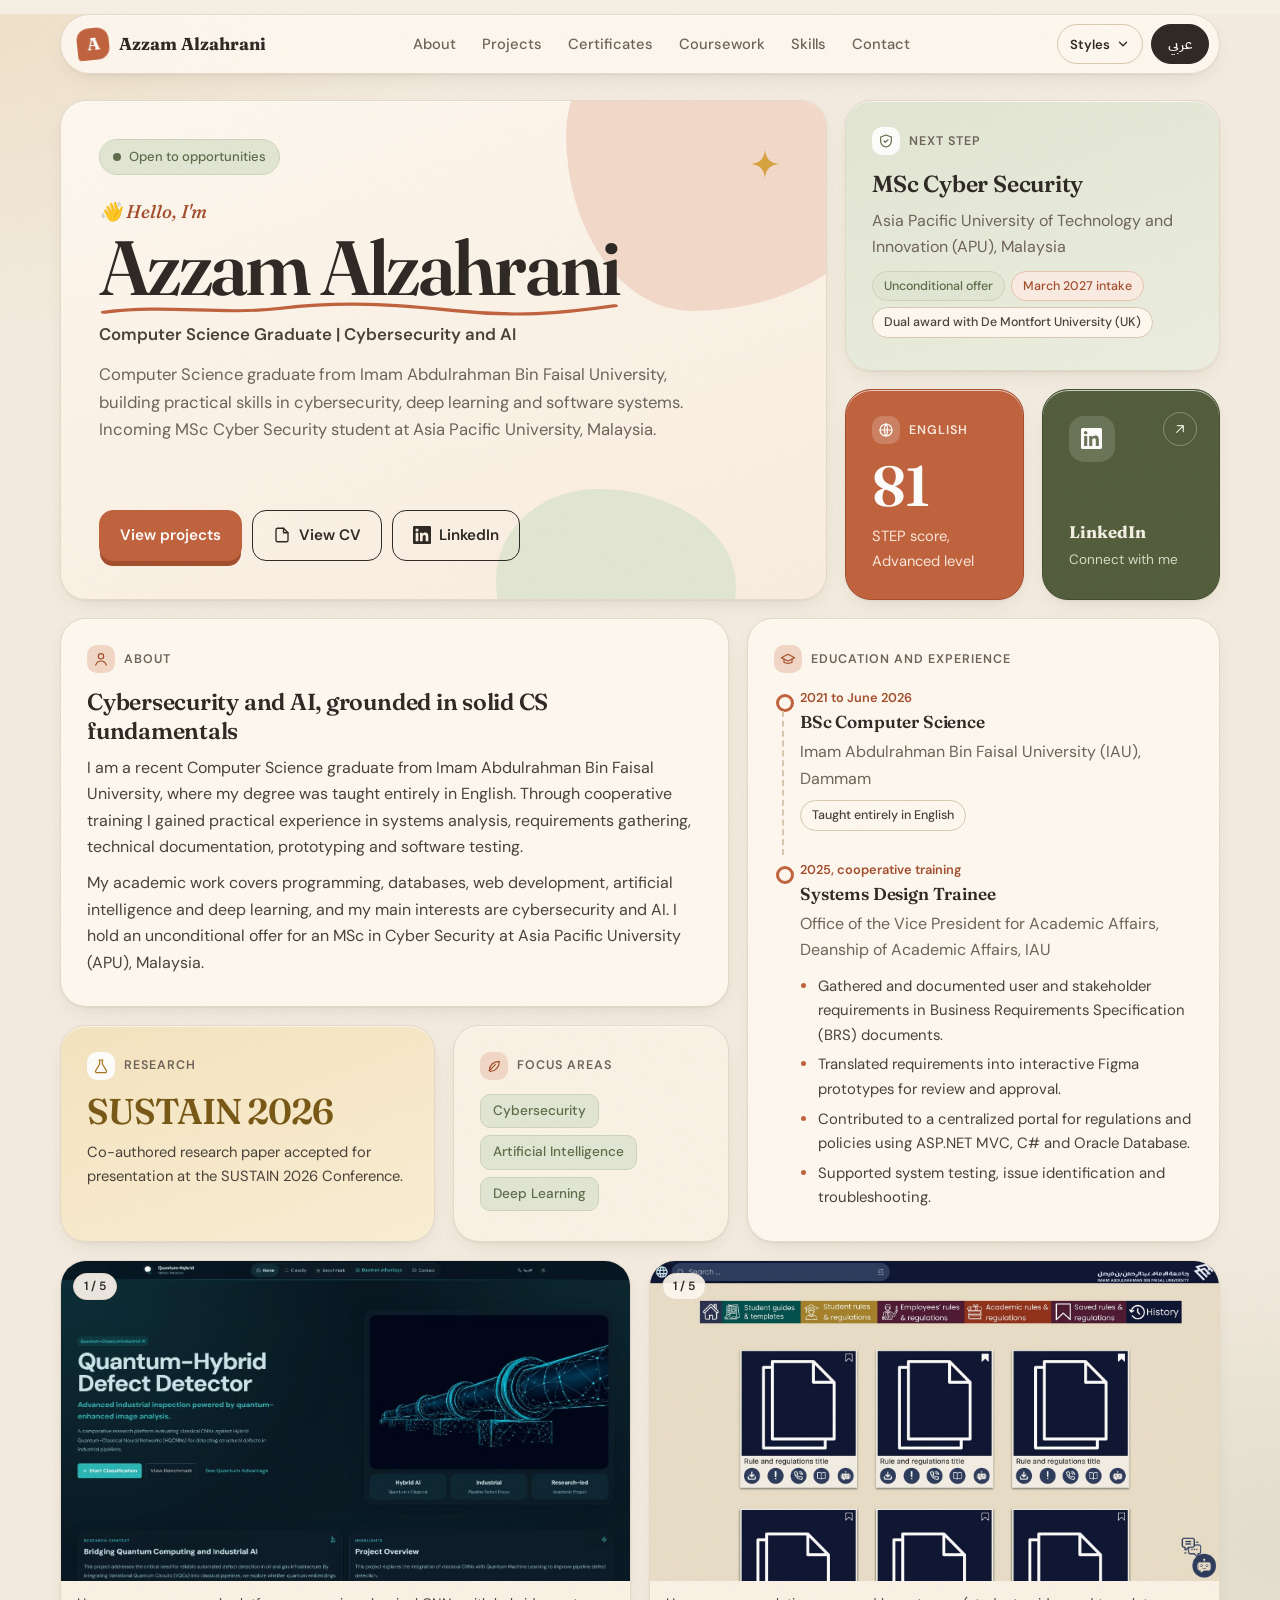
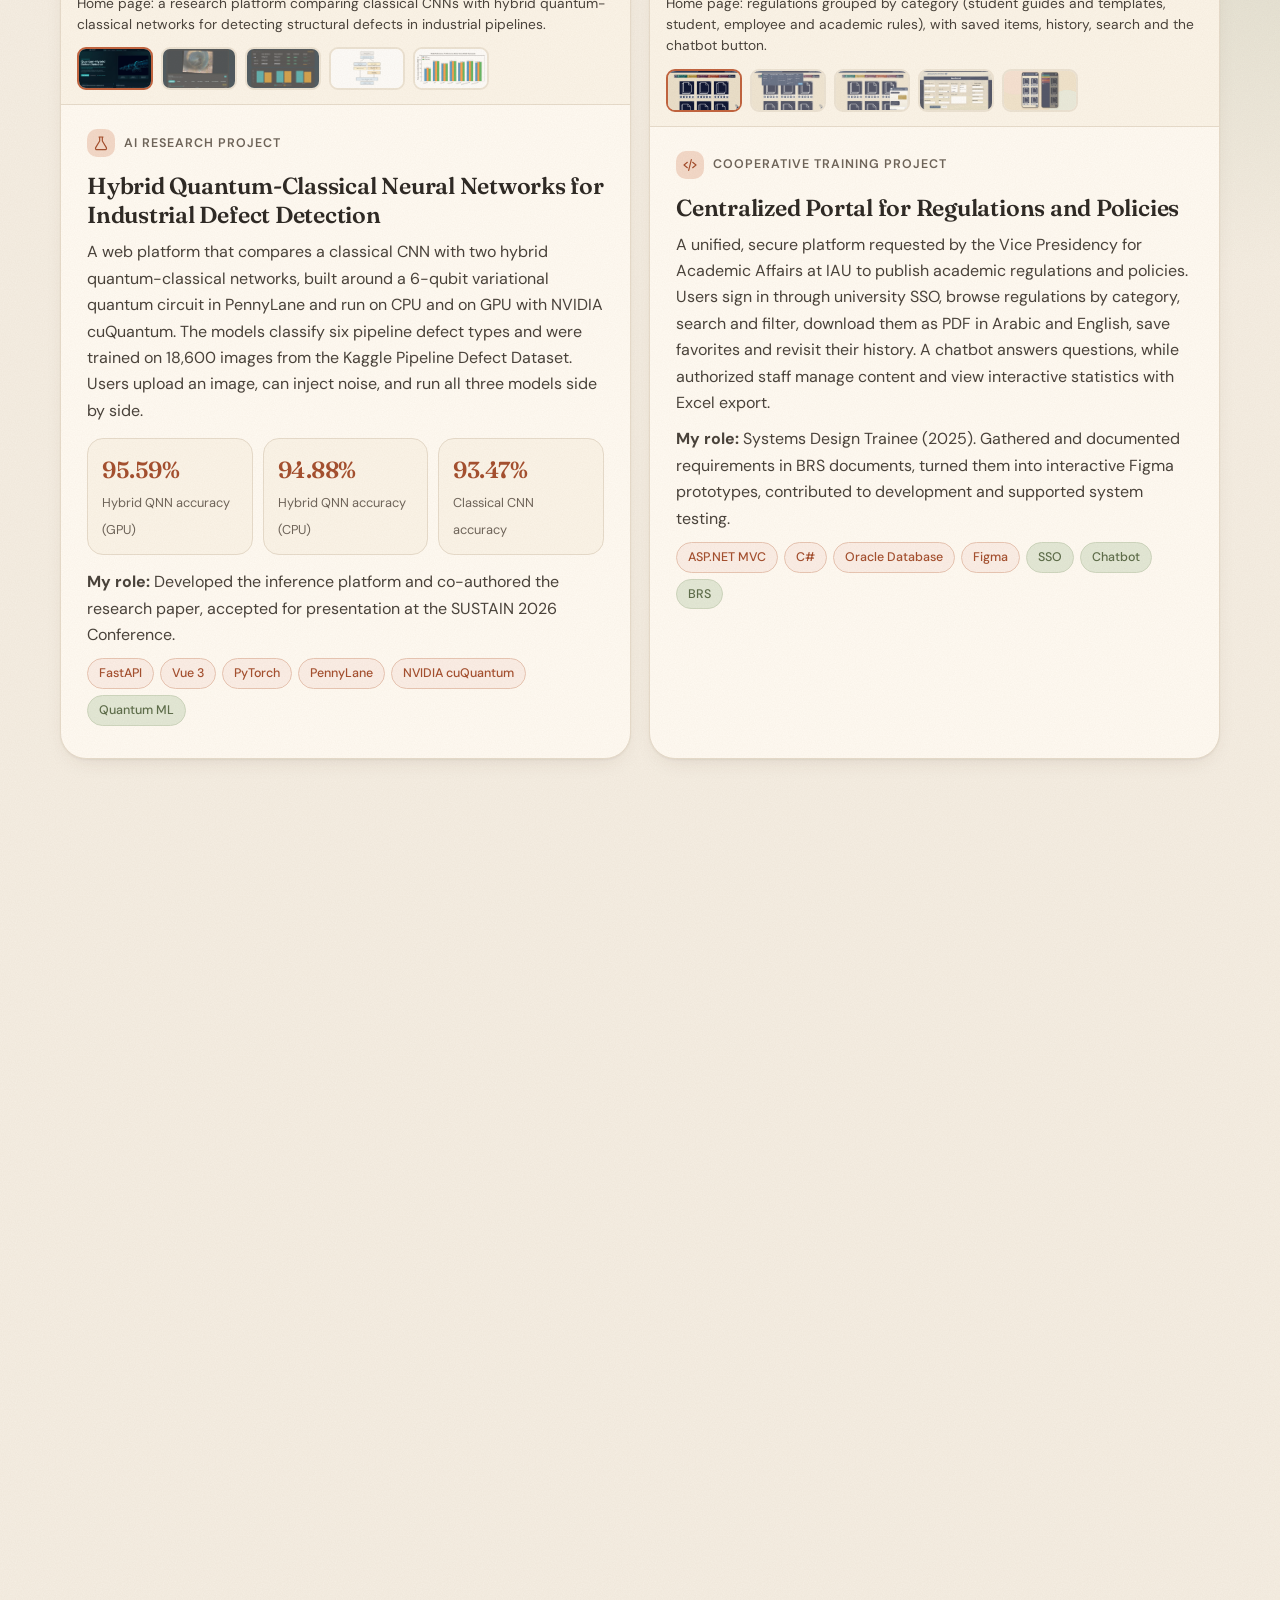
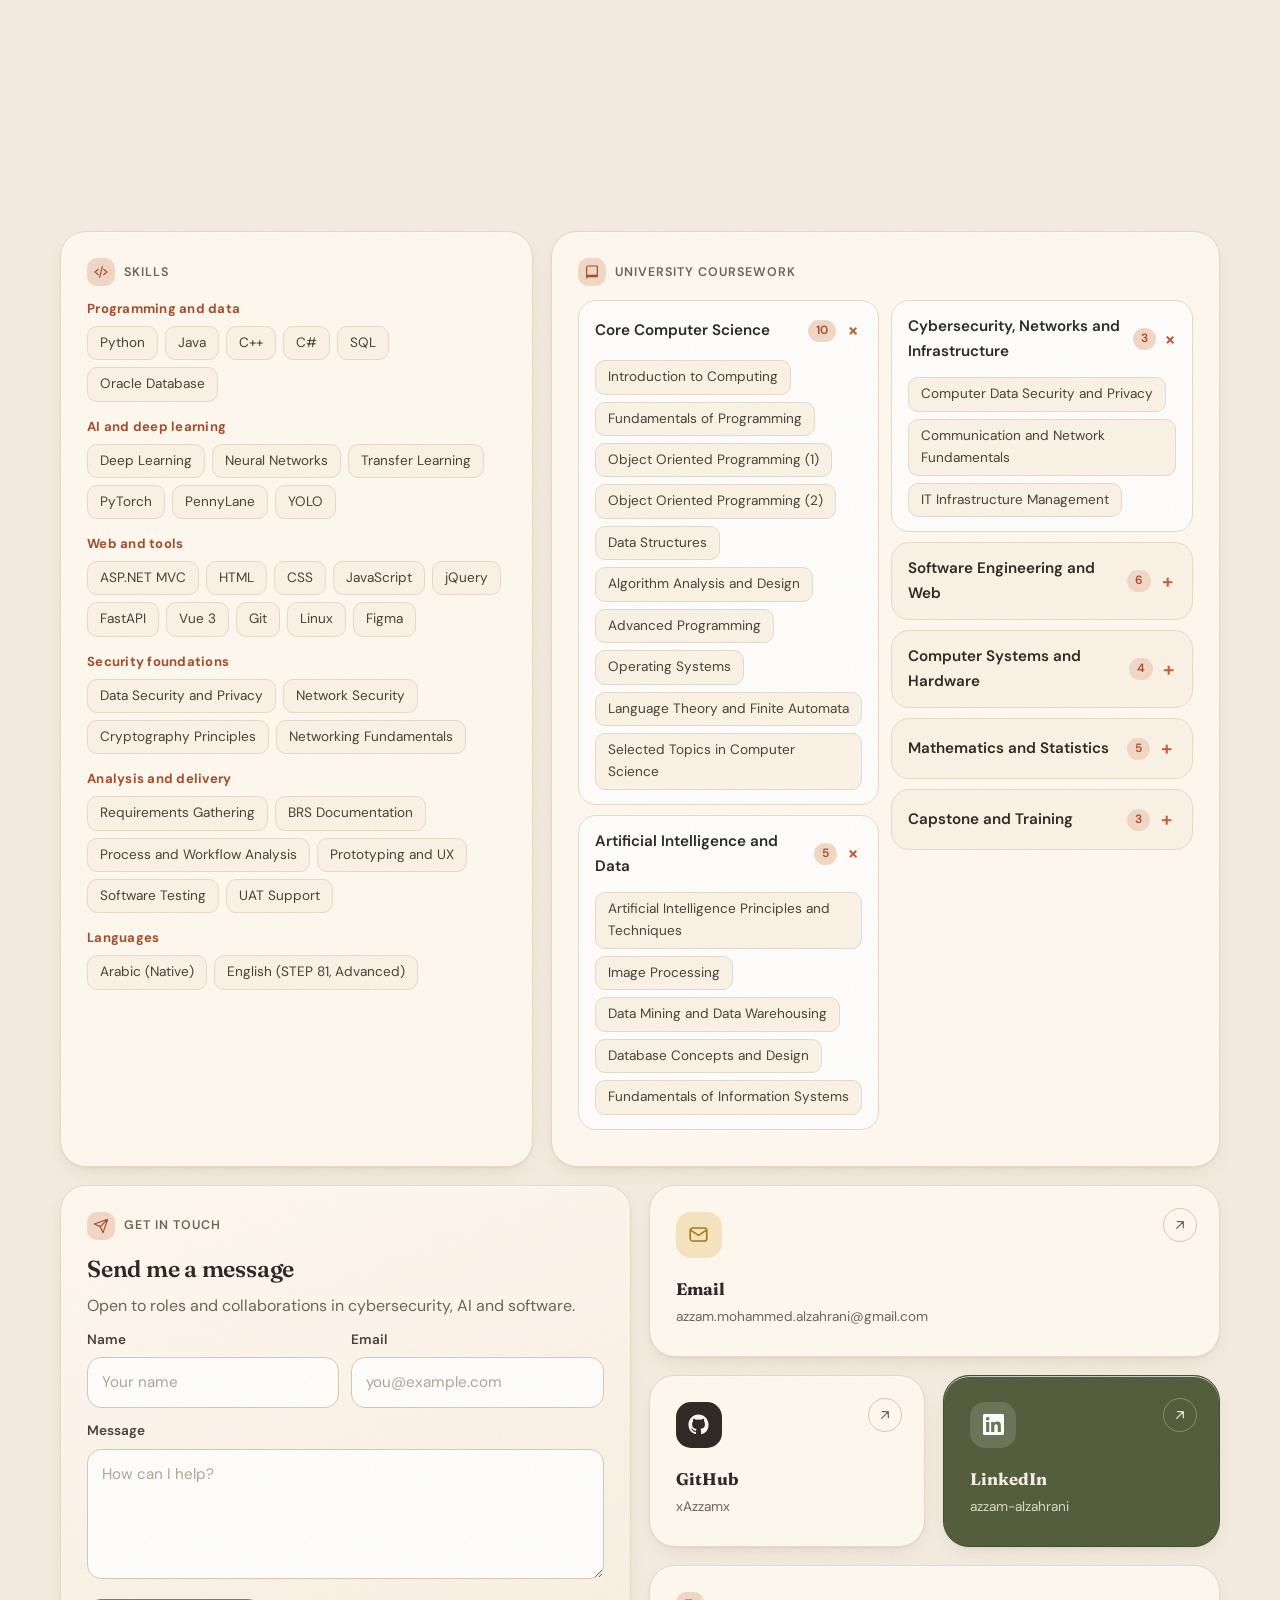
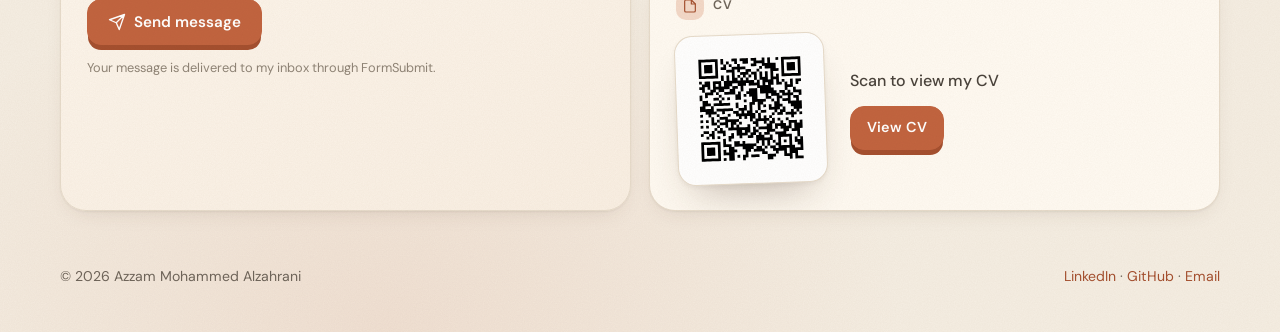
==== index.html @ 6e294bc5 "Add a style switcher and a full certificates archive. Classic stays the default design. Six experime" ====
<!doctype html>
<html lang="en" dir="ltr">
<head>
<meta charset="utf-8">
<meta name="viewport" content="width=device-width, initial-scale=1">
<title>Azzam Alzahrani | Computer Science Graduate, Cybersecurity and AI</title>
<script>(function(){try{var h=document.documentElement;var l=localStorage.getItem("lang");if(l==="ar"){h.lang="ar";h.dir="rtl";}var ok={terminal:1,aurora:1,brutal:1,synth:1,editorial:1,blueprint:1};var s=localStorage.getItem("style");var m=/[?&]style=(classic|terminal|aurora|brutal|synth|editorial|blueprint)(?:&|$)/.exec(location.search);if(m){s=m[1];try{localStorage.setItem("style",s);}catch(e){}}if(s&&ok[s])h.setAttribute("data-style",s);}catch(e){}})();</script>
<meta name="description" content="Portfolio of Azzam Mohammed Alzahrani, Computer Science graduate focused on cybersecurity and artificial intelligence.">
<meta name="theme-color" content="#f5eee3">
<meta property="og:title" content="Azzam Alzahrani | Cybersecurity and AI">
<meta property="og:description" content="Computer Science graduate focused on cybersecurity and artificial intelligence. Projects, certificates and contact.">
<meta property="og:type" content="website">
<link rel="icon" href="favicon.svg" type="image/svg+xml">
<link rel="preconnect" href="https://fonts.googleapis.com">
<link rel="preconnect" href="https://fonts.gstatic.com" crossorigin>
<link rel="stylesheet" href="https://fonts.googleapis.com/css2?family=Fraunces:opsz,wght@9..144,500;9..144,600;9..144,700&family=DM+Sans:opsz,wght@9..40,400;9..40,500;9..40,600;9..40,700&family=IBM+Plex+Sans+Arabic:wght@400;500;600;700&family=Readex+Pro:wght@500;600;700&display=swap">
<link rel="stylesheet" href="style.css">
<script>(function(){var s=document.documentElement.getAttribute("data-style");if(!s)return;var bg={terminal:"#04110a",aurora:"#1a1030",brutal:"#fff4c8",synth:"#140018",editorial:"#f3efe6",blueprint:"#0c3d86"};var st=document.createElement("style");st.id="theme-boot";st.textContent='html[data-style="'+s+'"] body{background:'+(bg[s]||"#111")+"}";document.head.appendChild(st);var l=document.createElement("link");l.rel="stylesheet";l.id="theme-css";l.href="themes/"+s+".css";document.head.appendChild(l);})();</script>
</head>
<body>
<a class="skip" href="#main"><span class="l-en" lang="en">Skip to content</span><span class="l-ar" lang="ar">انتقل إلى المحتوى</span></a>
<header class="nav"><div class="bar">
<a class="brand" href="#top"><span class="mark" aria-hidden="true">A</span><span class="l-en" lang="en">Azzam Alzahrani</span><span class="l-ar" lang="ar">عزام الزهراني</span></a>
<nav aria-label="Main"><ul id="menu">
<li><a href="#about"><span class="l-en" lang="en">About</span><span class="l-ar" lang="ar">نبذة</span></a></li><li><a href="#projects"><span class="l-en" lang="en">Projects</span><span class="l-ar" lang="ar">المشاريع</span></a></li><li><a href="#certificates"><span class="l-en" lang="en">Certificates</span><span class="l-ar" lang="ar">الشهادات</span></a></li><li><a href="#coursework"><span class="l-en" lang="en">Coursework</span><span class="l-ar" lang="ar">المقررات</span></a></li><li><a href="#skills"><span class="l-en" lang="en">Skills</span><span class="l-ar" lang="ar">المهارات</span></a></li><li><a href="#contact"><span class="l-en" lang="en">Contact</span><span class="l-ar" lang="ar">تواصل</span></a></li>
</ul></nav>
<div class="nav-actions">
<div class="style-switch" id="style-switch"><button class="style-btn" type="button" id="style-btn" aria-haspopup="listbox" aria-expanded="false" aria-controls="style-menu"><span class="l-en" lang="en">Styles</span><span class="l-ar" lang="ar">التصاميم</span><svg viewBox="0 0 24 24" aria-hidden="true"><path d="M6 9l6 6 6-6" fill="none" stroke="currentColor" stroke-width="2.2" stroke-linecap="round" stroke-linejoin="round"/></svg></button><ul class="style-menu" id="style-menu" role="listbox" hidden><li role="option" data-style-id="classic" aria-selected="true" tabindex="0"><span class="sn"><span class="l-en" lang="en">Classic</span><span class="l-ar" lang="ar">كلاسيكي</span></span></li><li role="option" data-style-id="terminal" aria-selected="false" tabindex="-1"><span class="sn"><span class="l-en" lang="en">Terminal</span><span class="l-ar" lang="ar">الطرفية</span></span><span class="sx"><span class="l-en" lang="en">Experimental</span><span class="l-ar" lang="ar">تجريبي</span></span></li><li role="option" data-style-id="aurora" aria-selected="false" tabindex="-1"><span class="sn"><span class="l-en" lang="en">Aurora Glass</span><span class="l-ar" lang="ar">زجاج الشفق</span></span><span class="sx"><span class="l-en" lang="en">Experimental</span><span class="l-ar" lang="ar">تجريبي</span></span></li><li role="option" data-style-id="brutal" aria-selected="false" tabindex="-1"><span class="sn"><span class="l-en" lang="en">Neo Brutal</span><span class="l-ar" lang="ar">الوحشي الجديد</span></span><span class="sx"><span class="l-en" lang="en">Experimental</span><span class="l-ar" lang="ar">تجريبي</span></span></li><li role="option" data-style-id="synth" aria-selected="false" tabindex="-1"><span class="sn"><span class="l-en" lang="en">Synthwave</span><span class="l-ar" lang="ar">سينثويف</span></span><span class="sx"><span class="l-en" lang="en">Experimental</span><span class="l-ar" lang="ar">تجريبي</span></span></li><li role="option" data-style-id="editorial" aria-selected="false" tabindex="-1"><span class="sn"><span class="l-en" lang="en">Editorial</span><span class="l-ar" lang="ar">تحريري</span></span><span class="sx"><span class="l-en" lang="en">Experimental</span><span class="l-ar" lang="ar">تجريبي</span></span></li><li role="option" data-style-id="blueprint" aria-selected="false" tabindex="-1"><span class="sn"><span class="l-en" lang="en">Blueprint</span><span class="l-ar" lang="ar">المخطط</span></span><span class="sx"><span class="l-en" lang="en">Experimental</span><span class="l-ar" lang="ar">تجريبي</span></span></li></ul></div>
<button class="lang-btn" type="button" id="lang-btn" aria-label="Switch language"><span class="l-en" lang="ar">عربي</span><span class="l-ar" lang="en">EN</span></button>
<button class="menu-btn" aria-expanded="false" aria-controls="menu" aria-label="Menu"><span></span><span></span><span></span></button>
</div>
</div></header>

<main id="main"><div class="wrap"><div class="bento">

<section class="tile hero s8 r2 static" id="top" aria-label="Introduction">
<span class="blob h1b" aria-hidden="true"></span><span class="blob h2b" aria-hidden="true"></span><svg class="spark" viewBox="0 0 40 40" aria-hidden="true"><path d="M20 3 C21 14 26 19 37 20 C26 21 21 26 20 37 C19 26 14 21 3 20 C14 19 19 14 20 3Z" fill="currentColor"/></svg>
<div class="hero-top">
<span class="status"><i></i><span class="l-en" lang="en">Open to opportunities</span><span class="l-ar" lang="ar">متاح لفرص العمل</span></span>
<p class="hello"><span class="wave" aria-hidden="true">&#128075;</span> <span class="l-en" lang="en">Hello, I'm</span><span class="l-ar" lang="ar">أهلًا، أنا</span></p>
<h1><span class="name"><span class="l-en" lang="en">Azzam Alzahrani</span><span class="l-ar" lang="ar">عزام الزهراني</span><svg class="squiggle" viewBox="0 0 300 20" preserveAspectRatio="none" aria-hidden="true"><path d="M3 14 C 40 4, 70 18, 105 9 S 170 4, 205 12 S 265 16, 297 6" fill="none" stroke="currentColor" stroke-width="4" stroke-linecap="round"/></svg></span></h1>
<p class="role"><span class="l-en" lang="en">Computer Science Graduate | Cybersecurity and AI</span><span class="l-ar" lang="ar">خريج علوم الحاسب | الأمن السيبراني والذكاء الاصطناعي</span></p>
<p class="lead"><span class="l-en" lang="en">Computer Science graduate from Imam Abdulrahman Bin Faisal University, building practical skills in cybersecurity, deep learning and software systems. Incoming MSc Cyber Security student at Asia Pacific University, Malaysia.</span><span class="l-ar" lang="ar">خريج علوم الحاسب من جامعة الإمام عبدالرحمن بن فيصل، أطوّر مهاراتي العملية في الأمن السيبراني والتعلّم العميق والأنظمة البرمجية. وأستعد لبدء دراسة الماجستير في الأمن السيبراني في جامعة آسيا والمحيط الهادئ (APU) بماليزيا.</span></p>
</div>
<div class="btns">
<a class="btn primary" href="#projects"><span class="l-en" lang="en">View projects</span><span class="l-ar" lang="ar">استعرض المشاريع</span></a>
<a class="btn" href="https://drive.google.com/file/d/1HS1bKNLgJfkq7YK0hAtUje34ffQI5TKA/view" data-goatcounter-click="cv-open" data-goatcounter-title="Opened CV" target="_blank" rel="noopener noreferrer"><svg viewBox="0 0 24 24" fill="none" stroke="currentColor" stroke-width="1.8" stroke-linecap="round" stroke-linejoin="round" aria-hidden="true"><path d="M14 3H6a2 2 0 0 0-2 2v14a2 2 0 0 0 2 2h12a2 2 0 0 0 2-2V9l-6-6z"/><path d="M14 3v6h6"/></svg><span class="l-en" lang="en">View CV</span><span class="l-ar" lang="ar">عرض السيرة الذاتية</span></a>
<a class="btn" href="https://www.linkedin.com/in/azzam-alzahrani-52926b36b" data-goatcounter-click="linkedin" data-goatcounter-title="Opened LinkedIn" target="_blank" rel="noopener noreferrer"><svg viewBox="0 0 24 24" fill="currentColor" aria-hidden="true"><path d="M20.45 20.45h-3.55v-5.57c0-1.33-.03-3.04-1.85-3.04-1.85 0-2.14 1.45-2.14 2.94v5.67H9.35V9h3.41v1.56h.05c.48-.9 1.64-1.85 3.37-1.85 3.6 0 4.27 2.37 4.27 5.46v6.28zM5.34 7.43a2.06 2.06 0 1 1 0-4.12 2.06 2.06 0 0 1 0 4.12zM7.12 20.45H3.56V9h3.56v11.45zM22.22 0H1.77C.79 0 0 .77 0 1.73v20.54C0 23.23.79 24 1.77 24h20.45c.98 0 1.78-.77 1.78-1.73V1.73C24 .77 23.2 0 22.22 0z"/></svg>LinkedIn</a>
</div>
</section>

<article class="tile offer s4 reveal">
<p class="label"><svg viewBox="0 0 24 24" fill="none" stroke="currentColor" stroke-width="1.8" stroke-linecap="round" stroke-linejoin="round" aria-hidden="true"><path d="M12 3 4 6v6c0 5 3.5 8 8 9 4.5-1 8-4 8-9V6l-8-3z"/><path d="m9 12 2 2 4-4"/></svg><span class="l-en" lang="en">Next step</span><span class="l-ar" lang="ar">الخطوة القادمة</span></p>
<h2><span class="l-en" lang="en">MSc Cyber Security</span><span class="l-ar" lang="ar">ماجستير الأمن السيبراني</span></h2>
<p class="mut"><span class="l-en" lang="en">Asia Pacific University of Technology and Innovation (APU), Malaysia</span><span class="l-ar" lang="ar">جامعة آسيا والمحيط الهادئ للتكنولوجيا والابتكار (APU)، ماليزيا</span></p>
<span class="pill t"><span class="l-en" lang="en">Unconditional offer</span><span class="l-ar" lang="ar">قبول غير مشروط</span></span><span class="pill a"><span class="l-en" lang="en">March 2027 intake</span><span class="l-ar" lang="ar">دفعة مارس 2027</span></span><span class="pill"><span class="l-en" lang="en">Dual award with De Montfort University (UK)</span><span class="l-ar" lang="ar">شهادة مزدوجة مع جامعة De Montfort (المملكة المتحدة)</span></span>
</article>

<article class="tile step s2 reveal">
<p class="label"><svg viewBox="0 0 24 24" fill="none" stroke="currentColor" stroke-width="1.8" stroke-linecap="round" stroke-linejoin="round" aria-hidden="true"><circle cx="12" cy="12" r="9"/><path d="M3 12h18M12 3c3 3 3 15 0 18M12 3c-3 3-3 15 0 18"/></svg><span class="l-en" lang="en">English</span><span class="l-ar" lang="ar">الإنجليزية</span></p>
<div class="big">81</div>
<p class="sub"><span class="l-en" lang="en">STEP score, Advanced level</span><span class="l-ar" lang="ar">درجة اختبار STEP، مستوى متقدم</span></p>
</article>

<a class="tile s2 link-tile li-tile reveal" href="https://www.linkedin.com/in/azzam-alzahrani-52926b36b" data-goatcounter-click="linkedin" data-goatcounter-title="Opened LinkedIn" target="_blank" rel="noopener noreferrer">
<span class="ico"><svg viewBox="0 0 24 24" fill="currentColor" aria-hidden="true"><path d="M20.45 20.45h-3.55v-5.57c0-1.33-.03-3.04-1.85-3.04-1.85 0-2.14 1.45-2.14 2.94v5.67H9.35V9h3.41v1.56h.05c.48-.9 1.64-1.85 3.37-1.85 3.6 0 4.27 2.37 4.27 5.46v6.28zM5.34 7.43a2.06 2.06 0 1 1 0-4.12 2.06 2.06 0 0 1 0 4.12zM7.12 20.45H3.56V9h3.56v11.45zM22.22 0H1.77C.79 0 0 .77 0 1.73v20.54C0 23.23.79 24 1.77 24h20.45c.98 0 1.78-.77 1.78-1.73V1.73C24 .77 23.2 0 22.22 0z"/></svg></span><span class="go"><svg viewBox="0 0 24 24" fill="none" stroke="currentColor" stroke-width="1.8" stroke-linecap="round" stroke-linejoin="round" aria-hidden="true"><path d="M7 17 17 7M8 7h9v9"/></svg></span>
<span><b>LinkedIn</b><small><span class="l-en" lang="en">Connect with me</span><span class="l-ar" lang="ar">لنتواصل</span></small></span>
</a>

<article class="tile s7 reveal" id="about">
<p class="label"><svg viewBox="0 0 24 24" fill="none" stroke="currentColor" stroke-width="1.8" stroke-linecap="round" stroke-linejoin="round" aria-hidden="true"><circle cx="12" cy="8" r="4"/><path d="M4 21c1.5-4 4.5-6 8-6s6.5 2 8 6"/></svg><span class="l-en" lang="en">About</span><span class="l-ar" lang="ar">نبذة عني</span></p>
<h2><span class="l-en" lang="en">Cybersecurity and AI, grounded in solid CS fundamentals</span><span class="l-ar" lang="ar">الأمن السيبراني والذكاء الاصطناعي على أساس متين من علوم الحاسب</span></h2>
<p><span class="l-en" lang="en">I am a recent Computer Science graduate from Imam Abdulrahman Bin Faisal University, where my degree was taught entirely in English. Through cooperative training I gained practical experience in systems analysis, requirements gathering, technical documentation, prototyping and software testing.</span><span class="l-ar" lang="ar">تخرجت حديثًا في علوم الحاسب من جامعة الإمام عبدالرحمن بن فيصل، وكانت دراستي باللغة الإنجليزية بالكامل. واكتسبت خلال التدريب التعاوني خبرة عملية في تحليل الأنظمة وجمع المتطلبات والتوثيق التقني وبناء النماذج الأولية واختبار البرمجيات.</span></p>
<p style="margin:0"><span class="l-en" lang="en">My academic work covers programming, databases, web development, artificial intelligence and deep learning, and my main interests are cybersecurity and AI. I hold an unconditional offer for an MSc in Cyber Security at Asia Pacific University (APU), Malaysia.</span><span class="l-ar" lang="ar">تشمل دراستي البرمجة وقواعد البيانات وتطوير الويب والذكاء الاصطناعي والتعلّم العميق، واهتمامي الأساسي هو الأمن السيبراني والذكاء الاصطناعي. وحصلت على قبول غير مشروط لدراسة الماجستير في الأمن السيبراني في جامعة آسيا والمحيط الهادئ (APU) بماليزيا.</span></p>
</article>

<article class="tile s5 r2 reveal" id="education">
<p class="label"><svg viewBox="0 0 24 24" fill="none" stroke="currentColor" stroke-width="1.8" stroke-linecap="round" stroke-linejoin="round" aria-hidden="true"><path d="M22 10 12 5 2 10l10 5 10-5z"/><path d="M6 12v5c3 2 9 2 12 0v-5"/></svg><span class="l-en" lang="en">Education and experience</span><span class="l-ar" lang="ar">التعليم والخبرة</span></p>
<div class="tl"><div class="meta"><span class="l-en" lang="en">2021 to June 2026</span><span class="l-ar" lang="ar">2021 إلى يونيو 2026</span></div><h3><span class="l-en" lang="en">BSc Computer Science</span><span class="l-ar" lang="ar">بكالوريوس علوم الحاسب</span></h3><p class="mut" style="margin:0 0 8px"><span class="l-en" lang="en">Imam Abdulrahman Bin Faisal University (IAU), Dammam</span><span class="l-ar" lang="ar">جامعة الإمام عبدالرحمن بن فيصل، الدمام</span></p><span class="pill"><span class="l-en" lang="en">Taught entirely in English</span><span class="l-ar" lang="ar">الدراسة باللغة الإنجليزية بالكامل</span></span></div>
<div class="tl"><div class="meta"><span class="l-en" lang="en">2025, cooperative training</span><span class="l-ar" lang="ar">2025، تدريب تعاوني</span></div><h3><span class="l-en" lang="en">Systems Design Trainee</span><span class="l-ar" lang="ar">متدرب تصميم أنظمة</span></h3><p class="mut" style="margin:0"><span class="l-en" lang="en">Office of the Vice President for Academic Affairs, Deanship of Academic Affairs, IAU</span><span class="l-ar" lang="ar">مكتب وكيل الجامعة للشؤون الأكاديمية، عمادة الشؤون الأكاديمية، جامعة الإمام عبدالرحمن بن فيصل</span></p>
<ul class="clean">
<li><span class="l-en" lang="en">Gathered and documented user and stakeholder requirements in Business Requirements Specification (BRS) documents.</span><span class="l-ar" lang="ar">جمعت متطلبات المستخدمين وأصحاب المصلحة ووثقتها في وثائق مواصفات متطلبات الأعمال (BRS).</span></li>
<li><span class="l-en" lang="en">Translated requirements into interactive Figma prototypes for review and approval.</span><span class="l-ar" lang="ar">حوّلت المتطلبات إلى نماذج أولية تفاعلية في Figma للمراجعة والاعتماد.</span></li>
<li><span class="l-en" lang="en">Contributed to a centralized portal for regulations and policies using ASP.NET MVC, C# and Oracle Database.</span><span class="l-ar" lang="ar">ساهمت في تطوير بوابة موحدة للأنظمة واللوائح باستخدام ASP.NET MVC وC# وOracle Database.</span></li>
<li><span class="l-en" lang="en">Supported system testing, issue identification and troubleshooting.</span><span class="l-ar" lang="ar">دعمت اختبار النظام وتحديد المشكلات والمساعدة في حلها.</span></li>
</ul></div>
</article>

<article class="tile research s4 reveal">
<p class="label"><svg viewBox="0 0 24 24" fill="none" stroke="currentColor" stroke-width="1.8" stroke-linecap="round" stroke-linejoin="round" aria-hidden="true"><path d="M9 3h6M10 3v6L4 19a2 2 0 0 0 2 3h12a2 2 0 0 0 2-3l-6-10V3"/></svg><span class="l-en" lang="en">Research</span><span class="l-ar" lang="ar">بحث علمي</span></p>
<div class="big serif">SUSTAIN 2026</div>
<p class="sub"><span class="l-en" lang="en">Co-authored research paper accepted for presentation at the SUSTAIN 2026 Conference.</span><span class="l-ar" lang="ar">مؤلف مشارك في ورقة بحثية مقبولة للعرض في مؤتمر SUSTAIN 2026.</span></p>
</article>

<article class="tile focus s3 reveal">
<p class="label"><svg viewBox="0 0 24 24" fill="none" stroke="currentColor" stroke-width="1.8" stroke-linecap="round" stroke-linejoin="round" aria-hidden="true"><path d="M5 19c0-8 6-14 15-14 0 9-6 15-14 15"/><path d="M5 19 14 10"/></svg><span class="l-en" lang="en">Focus areas</span><span class="l-ar" lang="ar">مجالات الاهتمام</span></p>
<div class="chips"><span class="chip"><span class="l-en" lang="en">Cybersecurity</span><span class="l-ar" lang="ar">الأمن السيبراني</span></span><span class="chip"><span class="l-en" lang="en">Artificial Intelligence</span><span class="l-ar" lang="ar">الذكاء الاصطناعي</span></span><span class="chip"><span class="l-en" lang="en">Deep Learning</span><span class="l-ar" lang="ar">التعلّم العميق</span></span></div>
</article>

<article class="tile project s6 reveal" id="projects">
<div class="media" data-images='[{&quot;src&quot;: &quot;qnn-home.jpg&quot;, &quot;alt&quot;: &quot;Quantum-Hybrid Defect Detector home page&quot;, &quot;alt_ar&quot;: &quot;\u0627\u0644\u0635\u0641\u062d\u0629 \u0627\u0644\u0631\u0626\u064a\u0633\u064a\u0629 \u0644\u0645\u0646\u0635\u0629 Quantum-Hybrid Defect Detector&quot;, &quot;cap&quot;: &quot;Home page: a research platform comparing classical CNNs with hybrid quantum-classical networks for detecting structural defects in industrial pipelines.&quot;, &quot;cap_ar&quot;: &quot;\u0627\u0644\u0635\u0641\u062d\u0629 \u0627\u0644\u0631\u0626\u064a\u0633\u064a\u0629: \u0645\u0646\u0635\u0629 \u0628\u062d\u062b\u064a\u0629 \u062a\u0642\u0627\u0631\u0646 \u0627\u0644\u0634\u0628\u0643\u0627\u062a \u0627\u0644\u0639\u0635\u0628\u064a\u0629 \u0627\u0644\u0627\u0644\u062a\u0641\u0627\u0641\u064a\u0629 \u0627\u0644\u0643\u0644\u0627\u0633\u064a\u0643\u064a\u0629 \u0628\u0627\u0644\u0634\u0628\u0643\u0627\u062a \u0627\u0644\u0647\u062c\u064a\u0646\u0629 \u0627\u0644\u0643\u0645\u064a\u0629 \u0627\u0644\u0643\u0644\u0627\u0633\u064a\u0643\u064a\u0629 \u0644\u0627\u0643\u062a\u0634\u0627\u0641 \u0627\u0644\u0639\u064a\u0648\u0628 \u0627\u0644\u0647\u064a\u0643\u0644\u064a\u0629 \u0641\u064a \u0627\u0644\u0623\u0646\u0627\u0628\u064a\u0628 \u0627\u0644\u0635\u0646\u0627\u0639\u064a\u0629.&quot;}, {&quot;src&quot;: &quot;qnn-noise.jpg&quot;, &quot;alt&quot;: &quot;Defect detection page with noise injection&quot;, &quot;alt_ar&quot;: &quot;\u0635\u0641\u062d\u0629 \u0627\u0643\u062a\u0634\u0627\u0641 \u0627\u0644\u0639\u064a\u0648\u0628 \u0645\u0639 \u0625\u0636\u0627\u0641\u0629 \u0627\u0644\u062a\u0634\u0648\u064a\u0634&quot;, &quot;cap&quot;: &quot;Defect detection: upload a pipeline image, optionally inject noise such as Gaussian, blur, salt and pepper or lens occlusion, and run all three models at once.&quot;, &quot;cap_ar&quot;: &quot;\u0627\u0643\u062a\u0634\u0627\u0641 \u0627\u0644\u0639\u064a\u0648\u0628: \u0631\u0641\u0639 \u0635\u0648\u0631\u0629 \u0644\u0623\u0646\u0628\u0648\u0628 \u0645\u0639 \u0625\u0645\u0643\u0627\u0646\u064a\u0629 \u0625\u0636\u0627\u0641\u0629 \u062a\u0634\u0648\u064a\u0634 \u0645\u062b\u0644 Gaussian \u0623\u0648 \u0627\u0644\u062a\u0645\u0648\u064a\u0647 \u0623\u0648 Salt and Pepper \u0623\u0648 \u062d\u062c\u0628 \u0627\u0644\u0639\u062f\u0633\u0629\u060c \u062b\u0645 \u062a\u0634\u063a\u064a\u0644 \u0627\u0644\u0646\u0645\u0627\u0630\u062c \u0627\u0644\u062b\u0644\u0627\u062b\u0629 \u0645\u0639\u064b\u0627.&quot;}, {&quot;src&quot;: &quot;qnn-compare.jpg&quot;, &quot;alt&quot;: &quot;Clean versus noisy comparison of the three models&quot;, &quot;alt_ar&quot;: &quot;\u0645\u0642\u0627\u0631\u0646\u0629 \u0646\u062a\u0627\u0626\u062c \u0627\u0644\u0646\u0645\u0627\u0630\u062c \u0627\u0644\u062b\u0644\u0627\u062b\u0629 \u0628\u064a\u0646 \u0627\u0644\u0635\u0648\u0631\u0629 \u0627\u0644\u0646\u0638\u064a\u0641\u0629 \u0648\u0627\u0644\u0645\u0634\u0648\u0634\u0629&quot;, &quot;cap&quot;: &quot;Clean vs noisy comparison: each model&#x27;s predicted label, confidence change and latency side by side.&quot;, &quot;cap_ar&quot;: &quot;\u0645\u0642\u0627\u0631\u0646\u0629 \u0627\u0644\u0635\u0648\u0631\u0629 \u0627\u0644\u0646\u0638\u064a\u0641\u0629 \u0628\u0627\u0644\u0645\u0634\u0648\u0634\u0629: \u0627\u0644\u062a\u0635\u0646\u064a\u0641 \u0627\u0644\u0645\u062a\u0648\u0642\u0639 \u0648\u062a\u063a\u064a\u0631 \u0627\u0644\u062b\u0642\u0629 \u0648\u0632\u0645\u0646 \u0627\u0644\u0627\u0633\u062a\u062c\u0627\u0628\u0629 \u0644\u0643\u0644 \u0646\u0645\u0648\u0630\u062c \u062c\u0646\u0628\u064b\u0627 \u0625\u0644\u0649 \u062c\u0646\u0628.&quot;}, {&quot;src&quot;: &quot;qnn-architecture.jpg&quot;, &quot;alt&quot;: &quot;Hybrid-fusion QNN architecture diagram&quot;, &quot;alt_ar&quot;: &quot;\u0645\u062e\u0637\u0637 \u0645\u0639\u0645\u0627\u0631\u064a\u0629 \u0646\u0645\u0648\u0630\u062c QNN \u0627\u0644\u0647\u062c\u064a\u0646&quot;, &quot;cap&quot;: &quot;Hybrid-fusion architecture: a 6-qubit, depth-2 variational quantum circuit runs alongside the classical backbone, and both are fused to classify 6 defect types.&quot;, &quot;cap_ar&quot;: &quot;\u0627\u0644\u0645\u0639\u0645\u0627\u0631\u064a\u0629 \u0627\u0644\u0647\u062c\u064a\u0646\u0629: \u062f\u0627\u0631\u0629 \u0643\u0645\u064a\u0629 \u0645\u062a\u063a\u064a\u0631\u0629 \u0628\u0633\u062a\u0629 \u0643\u064a\u0648\u0628\u062a\u0627\u062a \u0648\u0639\u0645\u0642 2 \u062a\u0639\u0645\u0644 \u0628\u0627\u0644\u062a\u0648\u0627\u0632\u064a \u0645\u0639 \u0627\u0644\u0634\u0628\u0643\u0629 \u0627\u0644\u0643\u0644\u0627\u0633\u064a\u0643\u064a\u0629\u060c \u062b\u0645 \u064a\u064f\u062f\u0645\u062c \u0627\u0644\u0641\u0631\u0639\u0627\u0646 \u0644\u062a\u0635\u0646\u064a\u0641 6 \u0623\u0646\u0648\u0627\u0639 \u0645\u0646 \u0627\u0644\u0639\u064a\u0648\u0628.&quot;}, {&quot;src&quot;: &quot;qnn-robustness.jpg&quot;, &quot;alt&quot;: &quot;Model robustness chart across noise types&quot;, &quot;alt_ar&quot;: &quot;\u0645\u062e\u0637\u0637 \u0645\u062a\u0627\u0646\u0629 \u0627\u0644\u0646\u0645\u0627\u0630\u062c \u0639\u0628\u0631 \u0623\u0646\u0648\u0627\u0639 \u0627\u0644\u062a\u0634\u0648\u064a\u0634&quot;, &quot;cap&quot;: &quot;Robustness across seven noise types: the hybrid models match or exceed the classical CNN&#x27;s mean accuracy under every noise type.&quot;, &quot;cap_ar&quot;: &quot;\u0627\u0644\u0645\u062a\u0627\u0646\u0629 \u0623\u0645\u0627\u0645 \u0633\u0628\u0639\u0629 \u0623\u0646\u0648\u0627\u0639 \u0645\u0646 \u0627\u0644\u062a\u0634\u0648\u064a\u0634: \u0627\u0644\u0646\u0645\u0627\u0630\u062c \u0627\u0644\u0647\u062c\u064a\u0646\u0629 \u062a\u0633\u0627\u0648\u064a \u0623\u0648 \u062a\u062a\u0641\u0648\u0642 \u0639\u0644\u0649 \u062f\u0642\u0629 \u0627\u0644\u0646\u0645\u0648\u0630\u062c \u0627\u0644\u0643\u0644\u0627\u0633\u064a\u0643\u064a \u0641\u064a \u0643\u0644 \u0623\u0646\u0648\u0627\u0639 \u0627\u0644\u062a\u0634\u0648\u064a\u0634.&quot;}]'><div class="main"><span class="blob b1"></span><span class="blob b2"></span><span class="m-ico"><svg viewBox="0 0 24 24" fill="none" stroke="currentColor" stroke-width="1.8" stroke-linecap="round" stroke-linejoin="round" aria-hidden="true"><rect x="6" y="6" width="12" height="12" rx="2.5"/><rect x="9.5" y="9.5" width="5" height="5" rx="1"/><path d="M9 6V3M15 6V3M9 21v-3M15 21v-3M6 9H3M6 15H3M21 9h-3M21 15h-3"/></svg></span></div></div>
<div class="body">
<p class="label"><svg viewBox="0 0 24 24" fill="none" stroke="currentColor" stroke-width="1.8" stroke-linecap="round" stroke-linejoin="round" aria-hidden="true"><path d="M9 3h6M10 3v6L4 19a2 2 0 0 0 2 3h12a2 2 0 0 0 2-3l-6-10V3"/></svg><span class="l-en" lang="en">AI research project</span><span class="l-ar" lang="ar">مشروع بحثي في الذكاء الاصطناعي</span></p>
<h2><span class="l-en" lang="en">Hybrid Quantum-Classical Neural Networks for Industrial Defect Detection</span><span class="l-ar" lang="ar">الشبكات العصبية الهجينة (الكمية والكلاسيكية) لاكتشاف العيوب الصناعية</span></h2>
<p><span class="l-en" lang="en">A web platform that compares a classical CNN with two hybrid quantum-classical networks, built around a 6-qubit variational quantum circuit in PennyLane and run on CPU and on GPU with NVIDIA cuQuantum. The models classify six pipeline defect types and were trained on 18,600 images from the Kaggle Pipeline Defect Dataset. Users upload an image, can inject noise, and run all three models side by side.</span><span class="l-ar" lang="ar">منصة ويب تقارن شبكة عصبية التفافية كلاسيكية بشبكتين هجينتين كمية وكلاسيكية، مبنيتين على دارة كمية متغيرة بستة كيوبتات في PennyLane وتعملان على المعالج وعلى GPU باستخدام NVIDIA cuQuantum. تصنّف النماذج ستة أنواع من عيوب الأنابيب، ودُرّبت على 18,600 صورة من مجموعة بيانات Pipeline Defect على Kaggle. يرفع المستخدم صورة، ويمكنه إضافة تشويش، ثم يشغّل النماذج الثلاثة جنبًا إلى جنب.</span></p>
<div class="stats"><div class="stat"><b>95.59%</b><span><span class="l-en" lang="en">Hybrid QNN accuracy (GPU)</span><span class="l-ar" lang="ar">دقة النموذج الهجين (GPU)</span></span></div><div class="stat"><b>94.88%</b><span><span class="l-en" lang="en">Hybrid QNN accuracy (CPU)</span><span class="l-ar" lang="ar">دقة النموذج الهجين (CPU)</span></span></div><div class="stat"><b>93.47%</b><span><span class="l-en" lang="en">Classical CNN accuracy</span><span class="l-ar" lang="ar">دقة النموذج الكلاسيكي CNN</span></span></div></div>
<p><strong><span class="l-en" lang="en">My role:</span><span class="l-ar" lang="ar">دوري:</span></strong> <span class="l-en" lang="en">Developed the inference platform and co-authored the research paper, accepted for presentation at the SUSTAIN 2026 Conference.</span><span class="l-ar" lang="ar">طوّرت منصة الاستدلال وشاركت في تأليف الورقة البحثية المقبولة للعرض في مؤتمر SUSTAIN 2026.</span></p>
<div class="tags"><span class="pill a">FastAPI</span><span class="pill a">Vue 3</span><span class="pill a">PyTorch</span><span class="pill a">PennyLane</span><span class="pill a">NVIDIA cuQuantum</span><span class="pill t">Quantum ML</span></div>
</div>
</article>

<article class="tile project s6 reveal" id="project-training">
<div class="media" data-images='[{&quot;src&quot;: &quot;training-home.jpg&quot;, &quot;alt&quot;: &quot;Home page prototype of the regulations portal&quot;, &quot;alt_ar&quot;: &quot;\u0627\u0644\u0646\u0645\u0648\u0630\u062c \u0627\u0644\u062a\u0635\u0648\u0631\u064a \u0644\u0644\u0635\u0641\u062d\u0629 \u0627\u0644\u0631\u0626\u064a\u0633\u064a\u0629 \u0644\u0645\u0648\u0642\u0639 \u0627\u0644\u0644\u0648\u0627\u0626\u062d \u0648\u0627\u0644\u0623\u0646\u0638\u0645\u0629&quot;, &quot;cap&quot;: &quot;Home page: regulations grouped by category (student guides and templates, student, employee and academic rules), with saved items, history, search and the chatbot button.&quot;, &quot;cap_ar&quot;: &quot;\u0627\u0644\u0635\u0641\u062d\u0629 \u0627\u0644\u0631\u0626\u064a\u0633\u064a\u0629: \u0627\u0644\u0644\u0648\u0627\u0626\u062d \u0645\u0635\u0646\u0641\u0629 \u062d\u0633\u0628 \u0627\u0644\u0641\u0626\u0629 (\u0623\u062f\u0644\u0629 \u0648\u0646\u0645\u0627\u0630\u062c \u0627\u0644\u0637\u0644\u0627\u0628\u060c \u0648\u0644\u0648\u0627\u0626\u062d \u0627\u0644\u0637\u0644\u0627\u0628 \u0648\u0627\u0644\u0645\u0648\u0638\u0641\u064a\u0646\u060c \u0648\u0627\u0644\u0644\u0648\u0627\u0626\u062d \u0627\u0644\u0623\u0643\u0627\u062f\u064a\u0645\u064a\u0629)\u060c \u0645\u0639 \u0627\u0644\u0645\u062d\u0641\u0648\u0638\u0627\u062a \u0648\u0627\u0644\u0633\u062c\u0644 \u0648\u0627\u0644\u0628\u062d\u062b \u0648\u0632\u0631 \u0627\u0644\u0645\u0633\u0627\u0639\u062f \u0627\u0644\u0630\u0643\u064a.&quot;}, {&quot;src&quot;: &quot;training-filter.jpg&quot;, &quot;alt&quot;: &quot;Search filter prototype&quot;, &quot;alt_ar&quot;: &quot;\u0627\u0644\u0646\u0645\u0648\u0630\u062c \u0627\u0644\u062a\u0635\u0648\u0631\u064a \u0644\u0641\u0644\u062a\u0631 \u0627\u0644\u0628\u062d\u062b&quot;, &quot;cap&quot;: &quot;Search filter: narrow results by section, alphabetical order, issue date, responsible entity and document type.&quot;, &quot;cap_ar&quot;: &quot;\u0641\u0644\u062a\u0631 \u0627\u0644\u0628\u062d\u062b: \u062a\u0636\u064a\u064a\u0642 \u0627\u0644\u0646\u062a\u0627\u0626\u062c \u062d\u0633\u0628 \u0627\u0644\u0642\u0633\u0645 \u0648\u0627\u0644\u062a\u0631\u062a\u064a\u0628 \u0627\u0644\u0623\u0628\u062c\u062f\u064a \u0648\u062a\u0627\u0631\u064a\u062e \u0627\u0644\u0625\u0635\u062f\u0627\u0631 \u0648\u0627\u0644\u062c\u0647\u0629 \u0627\u0644\u0645\u0633\u0624\u0648\u0644\u0629 \u0648\u0646\u0648\u0639 \u0627\u0644\u0648\u062b\u064a\u0642\u0629.&quot;}, {&quot;src&quot;: &quot;training-chatbot.jpg&quot;, &quot;alt&quot;: &quot;Chatbot assistant prototype&quot;, &quot;alt_ar&quot;: &quot;\u0627\u0644\u0646\u0645\u0648\u0630\u062c \u0627\u0644\u062a\u0635\u0648\u0631\u064a \u0644\u0644\u0645\u0633\u0627\u0639\u062f \u0627\u0644\u0630\u0643\u064a&quot;, &quot;cap&quot;: &quot;Chatbot assistant: answers users&#x27; questions about regulations and points them to the right document.&quot;, &quot;cap_ar&quot;: &quot;\u0627\u0644\u0645\u0633\u0627\u0639\u062f \u0627\u0644\u0630\u0643\u064a (Chatbot): \u064a\u062c\u064a\u0628 \u0639\u0644\u0649 \u0627\u0633\u062a\u0641\u0633\u0627\u0631\u0627\u062a \u0627\u0644\u0645\u0633\u062a\u062e\u062f\u0645\u064a\u0646 \u062d\u0648\u0644 \u0627\u0644\u0644\u0648\u0627\u0626\u062d \u0648\u064a\u0631\u0634\u062f\u0647\u0645 \u0625\u0644\u0649 \u0627\u0644\u0648\u062b\u064a\u0642\u0629 \u0627\u0644\u0645\u0637\u0644\u0648\u0628\u0629.&quot;}, {&quot;src&quot;: &quot;training-new-record.jpg&quot;, &quot;alt&quot;: &quot;Admin new record form prototype&quot;, &quot;alt_ar&quot;: &quot;\u0627\u0644\u0646\u0645\u0648\u0630\u062c \u0627\u0644\u062a\u0635\u0648\u0631\u064a \u0644\u0646\u0645\u0648\u0630\u062c \u0625\u0636\u0627\u0641\u0629 \u0633\u062c\u0644 \u062c\u062f\u064a\u062f \u0644\u0645\u062f\u064a\u0631 \u0627\u0644\u0646\u0638\u0627\u0645&quot;, &quot;cap&quot;: &quot;Admin view: add a new regulation, guideline or policy with version details, approving entity and Word or PDF attachments.&quot;, &quot;cap_ar&quot;: &quot;\u0648\u0627\u062c\u0647\u0629 \u0645\u062f\u064a\u0631 \u0627\u0644\u0646\u0638\u0627\u0645: \u0625\u0636\u0627\u0641\u0629 \u0644\u0627\u0626\u062d\u0629 \u0623\u0648 \u062f\u0644\u064a\u0644 \u0623\u0648 \u0633\u064a\u0627\u0633\u0629 \u062c\u062f\u064a\u062f\u0629 \u0645\u0639 \u0628\u064a\u0627\u0646\u0627\u062a \u0627\u0644\u0625\u0635\u062f\u0627\u0631 \u0648\u062c\u0647\u0629 \u0627\u0644\u0627\u0639\u062a\u0645\u0627\u062f \u0648\u0645\u0631\u0641\u0642\u0627\u062a Word \u0623\u0648 PDF.&quot;}, {&quot;src&quot;: &quot;training-mobile.jpg&quot;, &quot;alt&quot;: &quot;Mobile layout prototypes&quot;, &quot;alt_ar&quot;: &quot;\u0627\u0644\u0646\u0645\u0627\u0630\u062c \u0627\u0644\u062a\u0635\u0648\u0631\u064a\u0629 \u0644\u0648\u0627\u062c\u0647\u0629 \u0627\u0644\u062c\u0648\u0627\u0644&quot;, &quot;cap&quot;: &quot;Mobile: the home page and navigation menu adapted for smartphones.&quot;, &quot;cap_ar&quot;: &quot;\u0627\u0644\u062c\u0648\u0627\u0644: \u0627\u0644\u0635\u0641\u062d\u0629 \u0627\u0644\u0631\u0626\u064a\u0633\u064a\u0629 \u0648\u0642\u0627\u0626\u0645\u0629 \u0627\u0644\u062a\u0646\u0642\u0644 \u0628\u062a\u0635\u0645\u064a\u0645 \u064a\u0646\u0627\u0633\u0628 \u0627\u0644\u0623\u062c\u0647\u0632\u0629 \u0627\u0644\u0630\u0643\u064a\u0629.&quot;}]'><div class="main"><span class="blob b1"></span><span class="blob b2"></span><span class="m-ico"><svg viewBox="0 0 24 24" fill="none" stroke="currentColor" stroke-width="1.8" stroke-linecap="round" stroke-linejoin="round" aria-hidden="true"><path d="m8 8-5 4 5 4M16 8l5 4-5 4M14 4l-4 16"/></svg></span></div></div>
<div class="body">
<p class="label"><svg viewBox="0 0 24 24" fill="none" stroke="currentColor" stroke-width="1.8" stroke-linecap="round" stroke-linejoin="round" aria-hidden="true"><path d="m8 8-5 4 5 4M16 8l5 4-5 4M14 4l-4 16"/></svg><span class="l-en" lang="en">Cooperative training project</span><span class="l-ar" lang="ar">مشروع التدريب التعاوني</span></p>
<h2><span class="l-en" lang="en">Centralized Portal for Regulations and Policies</span><span class="l-ar" lang="ar">بوابة موحدة للوائح والأنظمة</span></h2>
<p><span class="l-en" lang="en">A unified, secure platform requested by the Vice Presidency for Academic Affairs at IAU to publish academic regulations and policies. Users sign in through university SSO, browse regulations by category, search and filter, download them as PDF in Arabic and English, save favorites and revisit their history. A chatbot answers questions, while authorized staff manage content and view interactive statistics with Excel export.</span><span class="l-ar" lang="ar">منصة إلكترونية موحدة وآمنة طُلبت من وكالة الشؤون الأكاديمية بجامعة الإمام عبدالرحمن بن فيصل لعرض اللوائح والضوابط الأكاديمية. يدخل المستخدمون عبر الدخول الموحد (SSO)، ويستعرضون اللوائح حسب التصنيف، ويبحثون ويفلترون، ويحمّلونها بصيغة PDF باللغتين العربية والإنجليزية، ويحفظون ما يهمهم ويرجعون إلى سجل زياراتهم. ويجيب مساعد ذكي (Chatbot) على الاستفسارات، بينما يدير المفوضون المحتوى ويطّلعون على إحصائيات تفاعلية قابلة للتصدير إلى Excel.</span></p>
<p><strong><span class="l-en" lang="en">My role:</span><span class="l-ar" lang="ar">دوري:</span></strong> <span class="l-en" lang="en">Systems Design Trainee (2025). Gathered and documented requirements in BRS documents, turned them into interactive Figma prototypes, contributed to development and supported system testing.</span><span class="l-ar" lang="ar">متدرب تصميم أنظمة (2025). جمعت المتطلبات ووثقتها في وثائق BRS، وحوّلتها إلى نماذج أولية تفاعلية في Figma، وساهمت في التطوير ودعمت اختبار النظام.</span></p>
<div class="tags"><span class="pill a">ASP.NET MVC</span><span class="pill a">C#</span><span class="pill a">Oracle Database</span><span class="pill a">Figma</span><span class="pill t">SSO</span><span class="pill t">Chatbot</span><span class="pill t">BRS</span></div>
</div>
</article>

<article class="tile project-text s12 reveal" id="project-brain">
<div class="pt-head">
<p class="label"><svg viewBox="0 0 24 24" fill="none" stroke="currentColor" stroke-width="1.8" stroke-linecap="round" stroke-linejoin="round" aria-hidden="true"><path d="M9 3h6M10 3v6L4 19a2 2 0 0 0 2 3h12a2 2 0 0 0 2-3l-6-10V3"/></svg><span class="l-en" lang="en">Deep learning project</span><span class="l-ar" lang="ar">مشروع في التعلّم العميق</span></p>
<h2><span class="l-en" lang="en">Brain Tumor Detection and Classification Using Deep Learning</span><span class="l-ar" lang="ar">اكتشاف أورام الدماغ وتصنيفها باستخدام التعلّم العميق</span></h2>
<p><span class="l-en" lang="en">A two-stage pipeline that first localizes brain tumors in MRI scans with YOLOv11n and CBAM attention, then classifies the cropped region as Glioma, Meningioma, Pituitary or No Tumor using transfer learning. ResNet50, MobileNetV2 and EfficientNetB0 were compared, and MobileNetV2 performed best.</span><span class="l-ar" lang="ar">مسار من مرحلتين يحدد موقع الورم في صور الرنين المغناطيسي للدماغ باستخدام YOLOv11n مع آلية الانتباه CBAM، ثم يصنّف المنطقة المقتطعة إلى Glioma أو Meningioma أو Pituitary أو No Tumor باستخدام التعلّم بالنقل. وقورنت نماذج ResNet50 وMobileNetV2 وEfficientNetB0، وحقق MobileNetV2 أفضل أداء.</span></p>
<p><strong><span class="l-en" lang="en">My role:</span><span class="l-ar" lang="ar">دوري:</span></strong> <span class="l-en" lang="en">Developed the detection and classification pipeline and co-authored the project paper.</span><span class="l-ar" lang="ar">طوّرت مسار الاكتشاف والتصنيف وشاركت في تأليف الورقة البحثية للمشروع.</span></p>
<div class="tags"><span class="pill a">YOLOv11n</span><span class="pill a">CBAM</span><span class="pill a">Transfer Learning</span><span class="pill a">MobileNetV2</span><span class="pill t">Computer Vision</span></div>
</div>
<div class="stats"><div class="stat"><b>3,903</b><span><span class="l-en" lang="en">MRI images</span><span class="l-ar" lang="ar">صورة رنين مغناطيسي</span></span></div><div class="stat"><b>0.934</b><span><span class="l-en" lang="en">mAP@0.5 detection</span><span class="l-ar" lang="ar">mAP@0.5 للاكتشاف</span></span></div><div class="stat"><b>98.2%</b><span><span class="l-en" lang="en">Detection rate</span><span class="l-ar" lang="ar">معدل الاكتشاف</span></span></div><div class="stat"><b>86.5%</b><span><span class="l-en" lang="en">Classification accuracy (MobileNetV2)</span><span class="l-ar" lang="ar">دقة التصنيف (MobileNetV2)</span></span></div></div>
</article>

<section class="tile certs s12 static reveal" id="certificates" aria-label="Certificates">
<p class="label"><svg viewBox="0 0 24 24" fill="none" stroke="currentColor" stroke-width="1.8" stroke-linecap="round" stroke-linejoin="round" aria-hidden="true"><circle cx="12" cy="9" r="6"/><path d="m8.5 14-1.5 7 5-3 5 3-1.5-7"/></svg><span class="l-en" lang="en">Selected certificates</span><span class="l-ar" lang="ar">شهادات مختارة</span><a class="all-certs" href="certificates.html"><span class="l-en" lang="en">All certificates</span><span class="l-ar" lang="ar">كل الشهادات</span></a></p>
<div class="carousel" aria-roledescription="carousel" aria-label="Certificates">
<div class="viewport"><ul class="track" aria-live="polite">
<li class="slide"><figure><div class="img"><img src="ibm-ai-fundamentals.jpg" alt="AI Fundamentals: Foundations for Understanding AI certificate, IBM SkillsBuild (Credly badge)" data-alt-ar="شهادة AI Fundamentals: Foundations for Understanding AI، IBM SkillsBuild (شارة Credly)" loading="lazy" decoding="async" width="1200" height="849"></div>
<figcaption><span class="pill a"><span class="l-en" lang="en">Nov 2026</span><span class="l-ar" lang="ar">نوفمبر 2026</span></span><h3 lang="en" dir="ltr">AI Fundamentals: Foundations for Understanding AI</h3><div class="iss"><span class="l-en" lang="en">IBM SkillsBuild (Credly badge)</span><span class="l-ar" lang="ar">IBM SkillsBuild (شارة Credly)</span></div><a class="verify" href="https://www.credly.com/badges/29250f46-ba9b-4e93-8cc5-0474759e5c6e/public_url" target="_blank" rel="noopener noreferrer"><span class="l-en" lang="en">Verify credential</span><span class="l-ar" lang="ar">تحقق من الشهادة</span> <span class="dir-arrow" aria-hidden="true">&#8599;</span></a></figcaption></figure></li><li class="slide"><figure><div class="img"><img src="ibm-cybersecurity-fundamentals.jpg" alt="Cybersecurity Fundamentals certificate, IBM SkillsBuild (Credly badge)" data-alt-ar="شهادة Cybersecurity Fundamentals، IBM SkillsBuild (شارة Credly)" loading="lazy" decoding="async" width="1200" height="849"></div>
<figcaption><span class="pill a"><span class="l-en" lang="en">Nov 2026</span><span class="l-ar" lang="ar">نوفمبر 2026</span></span><h3 lang="en" dir="ltr">Cybersecurity Fundamentals</h3><div class="iss"><span class="l-en" lang="en">IBM SkillsBuild (Credly badge)</span><span class="l-ar" lang="ar">IBM SkillsBuild (شارة Credly)</span></div><a class="verify" href="https://www.credly.com/badges/9abd6aa7-3493-4bfb-a8a6-bb052c0b7ab1" target="_blank" rel="noopener noreferrer"><span class="l-en" lang="en">Verify credential</span><span class="l-ar" lang="ar">تحقق من الشهادة</span> <span class="dir-arrow" aria-hidden="true">&#8599;</span></a></figcaption></figure></li><li class="slide"><figure><div class="img"><img src="nvidia-deep-learning.jpg" alt="Getting Started with Deep Learning certificate, NVIDIA Deep Learning Institute" data-alt-ar="شهادة Getting Started with Deep Learning، معهد NVIDIA للتعلّم العميق" loading="lazy" decoding="async" width="1200" height="849"></div>
<figcaption><span class="pill a"><span class="l-en" lang="en">Feb 2026</span><span class="l-ar" lang="ar">فبراير 2026</span></span><h3 lang="en" dir="ltr">Getting Started with Deep Learning</h3><div class="iss"><span class="l-en" lang="en">NVIDIA Deep Learning Institute, Certificate of Competency</span><span class="l-ar" lang="ar">معهد NVIDIA للتعلّم العميق، شهادة كفاءة</span></div><a class="verify" href="https://learn.nvidia.com/certificates?id=eq039oEQSIi6ZwGpPSiLuw" target="_blank" rel="noopener noreferrer"><span class="l-en" lang="en">Verify credential</span><span class="l-ar" lang="ar">تحقق من الشهادة</span> <span class="dir-arrow" aria-hidden="true">&#8599;</span></a></figcaption></figure></li><li class="slide"><figure><div class="img"><img src="sdaia-ai-concepts-advanced.jpg" alt="Artificial Intelligence Concepts and Advanced Applications certificate, Saudi Data and AI Authority (SDAIA)" data-alt-ar="شهادة Artificial Intelligence Concepts and Advanced Applications، الهيئة السعودية للبيانات والذكاء الاصطناعي (سدايا)" loading="lazy" decoding="async" width="1200" height="849"></div>
<figcaption><span class="pill a"><span class="l-en" lang="en">Feb 2026</span><span class="l-ar" lang="ar">فبراير 2026</span></span><h3 lang="en" dir="ltr">Artificial Intelligence Concepts and Advanced Applications</h3><div class="iss"><span class="l-en" lang="en">Saudi Data and AI Authority (SDAIA)</span><span class="l-ar" lang="ar">الهيئة السعودية للبيانات والذكاء الاصطناعي (سدايا)</span></div><a class="verify" href="https://learn.samai.futurex.sa/mod/customcert/verify_certificate.php?code=BiRlr3Pc4l&amp;qrcode=1" target="_blank" rel="noopener noreferrer"><span class="l-en" lang="en">Verify credential</span><span class="l-ar" lang="ar">تحقق من الشهادة</span> <span class="dir-arrow" aria-hidden="true">&#8599;</span></a></figcaption></figure></li><li class="slide"><figure><div class="img"><img src="sdaia-ai-fundamentals.jpg" alt="Fundamentals of Artificial Intelligence certificate, Saudi Data and AI Authority (SDAIA)" data-alt-ar="شهادة Fundamentals of Artificial Intelligence، الهيئة السعودية للبيانات والذكاء الاصطناعي (سدايا)" loading="lazy" decoding="async" width="1200" height="849"></div>
<figcaption><span class="pill a"><span class="l-en" lang="en">Jan 2026</span><span class="l-ar" lang="ar">يناير 2026</span></span><h3 lang="en" dir="ltr">Fundamentals of Artificial Intelligence</h3><div class="iss"><span class="l-en" lang="en">Saudi Data and AI Authority (SDAIA)</span><span class="l-ar" lang="ar">الهيئة السعودية للبيانات والذكاء الاصطناعي (سدايا)</span></div><span class="pill"><span class="l-en" lang="en">Certificate on file</span><span class="l-ar" lang="ar">الشهادة متوفرة</span></span></figcaption></figure></li><li class="slide"><figure><div class="img"><img src="consulting-championship-2025.jpg" alt="Consulting Championship 2025: Top 100 Teams certificate, Certificate of Achievement" data-alt-ar="شهادة Consulting Championship 2025: Top 100 Teams، شهادة تميز" loading="lazy" decoding="async" width="1200" height="849"></div>
<figcaption><span class="pill a"><span class="l-en" lang="en">2025</span><span class="l-ar" lang="ar">2025</span></span><h3 lang="en" dir="ltr">Consulting Championship 2025: Top 100 Teams</h3><div class="iss"><span class="l-en" lang="en">Certificate of Achievement</span><span class="l-ar" lang="ar">شهادة تميز</span></div><span class="pill"><span class="l-en" lang="en">Certificate on file</span><span class="l-ar" lang="ar">الشهادة متوفرة</span></span></figcaption></figure></li><li class="slide"><figure><div class="img"><img src="tuwaiq-network-security-101.jpg" alt="Network Security 101 certificate, Satr" data-alt-ar="شهادة Network Security 101، منصة سطر" loading="lazy" decoding="async" width="1200" height="849"></div>
<figcaption><span class="pill a"><span class="l-en" lang="en">Oct 2026</span><span class="l-ar" lang="ar">أكتوبر 2026</span></span><h3 lang="en" dir="ltr">Network Security 101</h3><div class="iss"><span class="l-en" lang="en">Satr, Tuwaiq Academy</span><span class="l-ar" lang="ar">منصة سطر، أكاديمية طويق</span></div><span class="pill"><span class="l-en" lang="en">Certificate on file</span><span class="l-ar" lang="ar">الشهادة متوفرة</span></span></figcaption></figure></li><li class="slide"><figure><div class="img"><img src="tuwaiq-cryptography-principles.jpg" alt="Cryptography Principles certificate, Satr" data-alt-ar="شهادة Cryptography Principles، منصة سطر" loading="lazy" decoding="async" width="1200" height="849"></div>
<figcaption><span class="pill a"><span class="l-en" lang="en">Oct 2026</span><span class="l-ar" lang="ar">أكتوبر 2026</span></span><h3 lang="en" dir="ltr">Cryptography Principles</h3><div class="iss"><span class="l-en" lang="en">Satr, Tuwaiq Academy</span><span class="l-ar" lang="ar">منصة سطر، أكاديمية طويق</span></div><span class="pill"><span class="l-en" lang="en">Certificate on file</span><span class="l-ar" lang="ar">الشهادة متوفرة</span></span></figcaption></figure></li>
</ul></div>
<div class="cr-bar">
<div class="dots" role="group" aria-label="Choose certificate"></div>
<div class="cr-btns"><span class="cr-ctrl"><button type="button" data-pause-en="Pause slideshow" data-pause-ar="إيقاف العرض" data-play-en="Play slideshow" data-play-ar="تشغيل العرض">Pause slideshow</button></span>
<button class="arrow prev" type="button" aria-label="Previous certificate"><span aria-hidden="true">&#8249;</span></button>
<button class="arrow next" type="button" aria-label="Next certificate"><span aria-hidden="true">&#8250;</span></button></div>
</div>
</div>
</section>

<article class="tile s5 reveal" id="skills">
<p class="label"><svg viewBox="0 0 24 24" fill="none" stroke="currentColor" stroke-width="1.8" stroke-linecap="round" stroke-linejoin="round" aria-hidden="true"><path d="m8 8-5 4 5 4M16 8l5 4-5 4M14 4l-4 16"/></svg><span class="l-en" lang="en">Skills</span><span class="l-ar" lang="ar">المهارات</span></p>
<div class="skill-group"><h3><span class="l-en" lang="en">Programming and data</span><span class="l-ar" lang="ar">البرمجة والبيانات</span></h3><div class="chips"><span class="chip" lang="en" dir="ltr">Python</span><span class="chip" lang="en" dir="ltr">Java</span><span class="chip" lang="en" dir="ltr">C++</span><span class="chip" lang="en" dir="ltr">C#</span><span class="chip" lang="en" dir="ltr">SQL</span><span class="chip" lang="en" dir="ltr">Oracle Database</span></div></div>
<div class="skill-group"><h3><span class="l-en" lang="en">AI and deep learning</span><span class="l-ar" lang="ar">الذكاء الاصطناعي والتعلّم العميق</span></h3><div class="chips"><span class="chip"><span class="l-en" lang="en">Deep Learning</span><span class="l-ar" lang="ar">التعلّم العميق</span></span><span class="chip"><span class="l-en" lang="en">Neural Networks</span><span class="l-ar" lang="ar">الشبكات العصبية</span></span><span class="chip"><span class="l-en" lang="en">Transfer Learning</span><span class="l-ar" lang="ar">التعلّم بالنقل</span></span><span class="chip" lang="en" dir="ltr">PyTorch</span><span class="chip" lang="en" dir="ltr">PennyLane</span><span class="chip" lang="en" dir="ltr">YOLO</span></div></div>
<div class="skill-group"><h3><span class="l-en" lang="en">Web and tools</span><span class="l-ar" lang="ar">الويب والأدوات</span></h3><div class="chips"><span class="chip" lang="en" dir="ltr">ASP.NET MVC</span><span class="chip" lang="en" dir="ltr">HTML</span><span class="chip" lang="en" dir="ltr">CSS</span><span class="chip" lang="en" dir="ltr">JavaScript</span><span class="chip" lang="en" dir="ltr">jQuery</span><span class="chip" lang="en" dir="ltr">FastAPI</span><span class="chip" lang="en" dir="ltr">Vue 3</span><span class="chip" lang="en" dir="ltr">Git</span><span class="chip" lang="en" dir="ltr">Linux</span><span class="chip" lang="en" dir="ltr">Figma</span></div></div>
<div class="skill-group"><h3><span class="l-en" lang="en">Security foundations</span><span class="l-ar" lang="ar">أساسيات الأمن</span></h3><div class="chips"><span class="chip"><span class="l-en" lang="en">Data Security and Privacy</span><span class="l-ar" lang="ar">أمن البيانات والخصوصية</span></span><span class="chip"><span class="l-en" lang="en">Network Security</span><span class="l-ar" lang="ar">أمن الشبكات</span></span><span class="chip"><span class="l-en" lang="en">Cryptography Principles</span><span class="l-ar" lang="ar">مبادئ التشفير</span></span><span class="chip"><span class="l-en" lang="en">Networking Fundamentals</span><span class="l-ar" lang="ar">أساسيات الشبكات</span></span></div></div>
<div class="skill-group"><h3><span class="l-en" lang="en">Analysis and delivery</span><span class="l-ar" lang="ar">التحليل والتنفيذ</span></h3><div class="chips"><span class="chip"><span class="l-en" lang="en">Requirements Gathering</span><span class="l-ar" lang="ar">جمع المتطلبات</span></span><span class="chip"><span class="l-en" lang="en">BRS Documentation</span><span class="l-ar" lang="ar">توثيق BRS</span></span><span class="chip"><span class="l-en" lang="en">Process and Workflow Analysis</span><span class="l-ar" lang="ar">تحليل العمليات وسير العمل</span></span><span class="chip"><span class="l-en" lang="en">Prototyping and UX</span><span class="l-ar" lang="ar">النماذج الأولية وتجربة المستخدم</span></span><span class="chip"><span class="l-en" lang="en">Software Testing</span><span class="l-ar" lang="ar">اختبار البرمجيات</span></span><span class="chip"><span class="l-en" lang="en">UAT Support</span><span class="l-ar" lang="ar">دعم اختبار القبول (UAT)</span></span></div></div>
<div class="skill-group"><h3><span class="l-en" lang="en">Languages</span><span class="l-ar" lang="ar">اللغات</span></h3><div class="chips"><span class="chip"><span class="l-en" lang="en">Arabic (Native)</span><span class="l-ar" lang="ar">العربية (اللغة الأم)</span></span><span class="chip"><span class="l-en" lang="en">English (STEP 81, Advanced)</span><span class="l-ar" lang="ar">الإنجليزية (STEP 81، مستوى متقدم)</span></span></div></div>
</article>

<article class="tile s7 static reveal" id="coursework">
<p class="label"><svg viewBox="0 0 24 24" fill="none" stroke="currentColor" stroke-width="1.8" stroke-linecap="round" stroke-linejoin="round" aria-hidden="true"><path d="M4 5a2 2 0 0 1 2-2h14v16H6a2 2 0 0 0-2 2V5z"/><path d="M4 19a2 2 0 0 1 2-2h14"/></svg><span class="l-en" lang="en">University coursework</span><span class="l-ar" lang="ar">المقررات الجامعية</span></p>
<div class="cw-grid">
<div><details class="cw" open><summary><span class="l-en" lang="en">Core Computer Science</span><span class="l-ar" lang="ar">أساسيات علوم الحاسب</span><span class="n">10</span></summary><div class="chips"><span class="chip" lang="en" dir="ltr">Introduction to Computing</span><span class="chip" lang="en" dir="ltr">Fundamentals of Programming</span><span class="chip" lang="en" dir="ltr">Object Oriented Programming (1)</span><span class="chip" lang="en" dir="ltr">Object Oriented Programming (2)</span><span class="chip" lang="en" dir="ltr">Data Structures</span><span class="chip" lang="en" dir="ltr">Algorithm Analysis and Design</span><span class="chip" lang="en" dir="ltr">Advanced Programming</span><span class="chip" lang="en" dir="ltr">Operating Systems</span><span class="chip" lang="en" dir="ltr">Language Theory and Finite Automata</span><span class="chip" lang="en" dir="ltr">Selected Topics in Computer Science</span></div></details><details class="cw" open><summary><span class="l-en" lang="en">Artificial Intelligence and Data</span><span class="l-ar" lang="ar">الذكاء الاصطناعي والبيانات</span><span class="n">5</span></summary><div class="chips"><span class="chip" lang="en" dir="ltr">Artificial Intelligence Principles and Techniques</span><span class="chip" lang="en" dir="ltr">Image Processing</span><span class="chip" lang="en" dir="ltr">Data Mining and Data Warehousing</span><span class="chip" lang="en" dir="ltr">Database Concepts and Design</span><span class="chip" lang="en" dir="ltr">Fundamentals of Information Systems</span></div></details></div>
<div><details class="cw" open><summary><span class="l-en" lang="en">Cybersecurity, Networks and Infrastructure</span><span class="l-ar" lang="ar">الأمن السيبراني والشبكات والبنية التحتية</span><span class="n">3</span></summary><div class="chips"><span class="chip" lang="en" dir="ltr">Computer Data Security and Privacy</span><span class="chip" lang="en" dir="ltr">Communication and Network Fundamentals</span><span class="chip" lang="en" dir="ltr">IT Infrastructure Management</span></div></details><details class="cw"><summary><span class="l-en" lang="en">Software Engineering and Web</span><span class="l-ar" lang="ar">هندسة البرمجيات والويب</span><span class="n">6</span></summary><div class="chips"><span class="chip" lang="en" dir="ltr">Software Engineering</span><span class="chip" lang="en" dir="ltr">Web-Based Systems</span><span class="chip" lang="en" dir="ltr">Mobile Application Programming</span><span class="chip" lang="en" dir="ltr">Human Computer Interaction</span><span class="chip" lang="en" dir="ltr">Technical Reports</span><span class="chip" lang="en" dir="ltr">Professional Responsibility</span></div></details><details class="cw"><summary><span class="l-en" lang="en">Computer Systems and Hardware</span><span class="l-ar" lang="ar">أنظمة الحاسب والعتاد</span><span class="n">4</span></summary><div class="chips"><span class="chip" lang="en" dir="ltr">Computer Organization</span><span class="chip" lang="en" dir="ltr">Digital Hardware</span><span class="chip" lang="en" dir="ltr">Parallel Computer Architecture and Programming</span><span class="chip" lang="en" dir="ltr">Electronics</span></div></details><details class="cw"><summary><span class="l-en" lang="en">Mathematics and Statistics</span><span class="l-ar" lang="ar">الرياضيات والإحصاء</span><span class="n">5</span></summary><div class="chips"><span class="chip" lang="en" dir="ltr">Calculus</span><span class="chip" lang="en" dir="ltr">Discrete Mathematics</span><span class="chip" lang="en" dir="ltr">Logic and Proof Techniques</span><span class="chip" lang="en" dir="ltr">Numerical Analysis</span><span class="chip" lang="en" dir="ltr">Introduction to Statistics and Probability Theory</span></div></details><details class="cw"><summary><span class="l-en" lang="en">Capstone and Training</span><span class="l-ar" lang="ar">مشروع التخرج والتدريب</span><span class="n">3</span></summary><div class="chips"><span class="chip" lang="en" dir="ltr">Project Proposal</span><span class="chip" lang="en" dir="ltr">Project Implementation</span><span class="chip" lang="en" dir="ltr">Practical (Co-op) Training</span></div></details></div>
</div>
</article>

<section class="tile contact s6 r3 static reveal" id="contact" aria-label="Contact">
<p class="label"><svg viewBox="0 0 24 24" fill="none" stroke="currentColor" stroke-width="1.8" stroke-linecap="round" stroke-linejoin="round" aria-hidden="true"><path d="M22 2 11 13M22 2l-7 20-4-9-9-4 20-7z"/></svg><span class="l-en" lang="en">Get in touch</span><span class="l-ar" lang="ar">تواصل معي</span></p>
<h2><span class="l-en" lang="en">Send me a message</span><span class="l-ar" lang="ar">أرسل لي رسالة</span></h2>
<p class="mut"><span class="l-en" lang="en">Open to roles and collaborations in cybersecurity, AI and software.</span><span class="l-ar" lang="ar">أرحّب بفرص العمل والتعاون في الأمن السيبراني والذكاء الاصطناعي والبرمجيات.</span></p>
<div id="thanks" class="thanks" role="status"><span class="l-en" lang="en">Thank you, your message has been sent. I will get back to you soon.</span><span class="l-ar" lang="ar">شكرًا لك، وصلت رسالتك وسأرد عليك قريبًا.</span></div>
<form id="contact-form" action="https://formsubmit.co/azzam.mohammed.alzahrani@gmail.com" method="POST">
<input type="hidden" name="_subject" value="New message from your portfolio website">
<input type="hidden" name="_captcha" value="true">
<input type="hidden" name="_template" value="table">
<input type="hidden" name="_next" value="">
<input type="text" name="_honey" class="hp" tabindex="-1" autocomplete="off" aria-hidden="true">
<div class="row2"><div class="f"><label for="cf-name"><span class="l-en" lang="en">Name</span><span class="l-ar" lang="ar">الاسم</span></label><input id="cf-name" name="name" type="text" required autocomplete="name" maxlength="100" placeholder="Your name" data-ph-ar="اسمك"></div>
<div class="f"><label for="cf-email"><span class="l-en" lang="en">Email</span><span class="l-ar" lang="ar">البريد الإلكتروني</span></label><input id="cf-email" name="email" type="email" required autocomplete="email" maxlength="150" placeholder="you@example.com" data-ph-ar="you@example.com" dir="ltr"></div></div>
<div class="f"><label for="cf-msg"><span class="l-en" lang="en">Message</span><span class="l-ar" lang="ar">الرسالة</span></label><textarea id="cf-msg" name="message" required maxlength="4000" placeholder="How can I help?" data-ph-ar="كيف يمكنني مساعدتك؟"></textarea></div>
<button class="btn primary" type="submit" data-goatcounter-click="contact-form-send" data-goatcounter-title="Sent contact message"><svg viewBox="0 0 24 24" fill="none" stroke="currentColor" stroke-width="1.8" stroke-linecap="round" stroke-linejoin="round" aria-hidden="true"><path d="M22 2 11 13M22 2l-7 20-4-9-9-4 20-7z"/></svg><span class="l-en" lang="en">Send message</span><span class="l-ar" lang="ar">إرسال الرسالة</span></button>
<p class="note"><span class="l-en" lang="en">Your message is delivered to my inbox through FormSubmit.</span><span class="l-ar" lang="ar">تصل رسالتك إلى بريدي مباشرة عبر FormSubmit.</span></p>
</form>
</section>

<a class="tile s6 link-tile mail-tile reveal" href="mailto:azzam.mohammed.alzahrani@gmail.com" data-goatcounter-click="email" data-goatcounter-title="Clicked email">
<span class="ico"><svg viewBox="0 0 24 24" fill="none" stroke="currentColor" stroke-width="1.8" stroke-linecap="round" stroke-linejoin="round" aria-hidden="true"><rect x="2.5" y="4.5" width="19" height="15" rx="3"/><path d="m3 7 9 6 9-6"/></svg></span><span class="go"><svg viewBox="0 0 24 24" fill="none" stroke="currentColor" stroke-width="1.8" stroke-linecap="round" stroke-linejoin="round" aria-hidden="true"><path d="M7 17 17 7M8 7h9v9"/></svg></span>
<span><b><span class="l-en" lang="en">Email</span><span class="l-ar" lang="ar">البريد الإلكتروني</span></b><small dir="ltr">azzam.mohammed.alzahrani@gmail.com</small></span>
</a>
<a class="tile s3 link-tile gh-tile reveal" href="https://github.com/xAzzamx" data-goatcounter-click="github" data-goatcounter-title="Opened GitHub" target="_blank" rel="noopener noreferrer">
<span class="ico"><svg viewBox="0 0 24 24" fill="currentColor" aria-hidden="true"><path d="M12 .5C5.65.5.5 5.65.5 12a11.5 11.5 0 0 0 7.86 10.92c.58.1.79-.25.79-.56v-2c-3.2.7-3.87-1.37-3.87-1.37-.52-1.33-1.28-1.69-1.28-1.69-1.05-.72.08-.7.08-.7 1.16.08 1.77 1.19 1.77 1.19 1.03 1.77 2.7 1.26 3.36.96.1-.75.4-1.26.73-1.55-2.55-.29-5.24-1.28-5.24-5.69 0-1.26.45-2.29 1.19-3.1-.12-.29-.52-1.46.11-3.05 0 0 .97-.31 3.17 1.18a11 11 0 0 1 5.77 0c2.2-1.49 3.17-1.18 3.17-1.18.63 1.59.23 2.76.11 3.05.74.81 1.19 1.84 1.19 3.1 0 4.42-2.69 5.39-5.26 5.68.41.36.78 1.06.78 2.14v3.17c0 .31.21.67.8.56A11.5 11.5 0 0 0 23.5 12C23.5 5.65 18.35.5 12 .5z"/></svg></span><span class="go"><svg viewBox="0 0 24 24" fill="none" stroke="currentColor" stroke-width="1.8" stroke-linecap="round" stroke-linejoin="round" aria-hidden="true"><path d="M7 17 17 7M8 7h9v9"/></svg></span>
<span><b>GitHub</b><small dir="ltr">xAzzamx</small></span>
</a>

<a class="tile s3 link-tile li-tile reveal" href="https://www.linkedin.com/in/azzam-alzahrani-52926b36b" data-goatcounter-click="linkedin" data-goatcounter-title="Opened LinkedIn" target="_blank" rel="noopener noreferrer">
<span class="ico"><svg viewBox="0 0 24 24" fill="currentColor" aria-hidden="true"><path d="M20.45 20.45h-3.55v-5.57c0-1.33-.03-3.04-1.85-3.04-1.85 0-2.14 1.45-2.14 2.94v5.67H9.35V9h3.41v1.56h.05c.48-.9 1.64-1.85 3.37-1.85 3.6 0 4.27 2.37 4.27 5.46v6.28zM5.34 7.43a2.06 2.06 0 1 1 0-4.12 2.06 2.06 0 0 1 0 4.12zM7.12 20.45H3.56V9h3.56v11.45zM22.22 0H1.77C.79 0 0 .77 0 1.73v20.54C0 23.23.79 24 1.77 24h20.45c.98 0 1.78-.77 1.78-1.73V1.73C24 .77 23.2 0 22.22 0z"/></svg></span><span class="go"><svg viewBox="0 0 24 24" fill="none" stroke="currentColor" stroke-width="1.8" stroke-linecap="round" stroke-linejoin="round" aria-hidden="true"><path d="M7 17 17 7M8 7h9v9"/></svg></span>
<span><b>LinkedIn</b><small dir="ltr">azzam-alzahrani</small></span>
</a>
<article class="tile s6 cv-tile wide reveal">
<p class="label"><svg viewBox="0 0 24 24" fill="none" stroke="currentColor" stroke-width="1.8" stroke-linecap="round" stroke-linejoin="round" aria-hidden="true"><path d="M14 3H6a2 2 0 0 0-2 2v14a2 2 0 0 0 2 2h12a2 2 0 0 0 2-2V9l-6-6z"/><path d="M14 3v6h6"/></svg><span class="l-en" lang="en">CV</span><span class="l-ar" lang="ar">السيرة الذاتية</span></p>
<a class="qr" href="https://drive.google.com/file/d/1HS1bKNLgJfkq7YK0hAtUje34ffQI5TKA/view" data-goatcounter-click="cv-open" data-goatcounter-title="Opened CV" target="_blank" rel="noopener noreferrer" aria-label="CV on Google Drive"><img src="cv-qr.svg" alt="QR code linking to Azzam Alzahrani's CV on Google Drive" data-alt-ar="رمز QR يفتح السيرة الذاتية لعزام الزهراني على Google Drive" width="150" height="150"></a>
<div class="cv-text"><p class="cap"><span class="l-en" lang="en">Scan to view my CV</span><span class="l-ar" lang="ar">امسح الرمز لعرض سيرتي الذاتية</span></p>
<a class="btn primary sm" href="https://drive.google.com/file/d/1HS1bKNLgJfkq7YK0hAtUje34ffQI5TKA/view" data-goatcounter-click="cv-open" data-goatcounter-title="Opened CV" target="_blank" rel="noopener noreferrer"><span class="l-en" lang="en">View CV</span><span class="l-ar" lang="ar">عرض السيرة الذاتية</span></a></div>
</article>


</div></div></main>

<footer><div class="wrap"><span>&copy; <span class="year">2026</span> <span class="l-en" lang="en">Azzam Mohammed Alzahrani</span><span class="l-ar" lang="ar">عزام محمد الزهراني</span></span><span><a href="https://www.linkedin.com/in/azzam-alzahrani-52926b36b" data-goatcounter-click="linkedin" data-goatcounter-title="Opened LinkedIn" target="_blank" rel="noopener noreferrer">LinkedIn</a> &middot; <a href="https://github.com/xAzzamx" data-goatcounter-click="github" data-goatcounter-title="Opened GitHub" target="_blank" rel="noopener noreferrer">GitHub</a> &middot; <a href="mailto:azzam.mohammed.alzahrani@gmail.com" data-goatcounter-click="email" data-goatcounter-title="Clicked email"><span class="l-en" lang="en">Email</span><span class="l-ar" lang="ar">البريد الإلكتروني</span></a></span></div></footer>

<div class="lb" id="lightbox" role="dialog" aria-modal="true" aria-label="Image viewer">
<button class="x" type="button" aria-label="Close">&#10005;</button>
<button class="lp" type="button" aria-label="Previous image">&#8249;</button>
<img alt="">
<button class="ln" type="button" aria-label="Next image">&#8250;</button>
<p></p>
</div>
<script src="main.js"></script>
<script data-goatcounter="https://xazzamx.goatcounter.com/count" async src="//gc.zgo.at/count.js"></script>
</body>
</html>
---- style.css ----
:root{
--bg:#f5eee3;--paper:#fffaf2;--paper2:#fbf4e8;--line:#e7dccb;--line2:#d9cab3;
--ink:#2f2a25;--ink2:#4a433b;--mut:#6f655a;--dim:#8f8476;
--clay:#c2643f;--clay-d:#a5502f;--clay-l:#f3d9c8;--sage:#8a9a74;--sage-d:#5f6e4b;--sage-l:#e3e8d6;--olive:#545f3e;--sand:#ecdcc0;--mustard:#d9a441;--mustard-l:#f6e6c2;
--r:26px;--gap:18px;
--shadow:0 1px 0 rgba(255,255,255,.7) inset,0 1px 2px rgba(70,50,30,.06),0 8px 24px -12px rgba(70,50,30,.18);
--shadow-h:0 1px 0 rgba(255,255,255,.7) inset,0 2px 4px rgba(70,50,30,.06),0 22px 40px -18px rgba(70,50,30,.32);
--sans:"DM Sans",ui-sans-serif,system-ui,-apple-system,"Segoe UI",Roboto,Arial,sans-serif;
--serif:"Fraunces",Georgia,"Times New Roman",serif;
--ar:"IBM Plex Sans Arabic","Readex Pro",Tahoma,sans-serif;
--ar-head:"Readex Pro","IBM Plex Sans Arabic",Tahoma,sans-serif}
*{box-sizing:border-box}html{scroll-behavior:smooth}
@media (prefers-reduced-motion:reduce){html{scroll-behavior:auto}*,*::before,*::after{animation:none!important;transition:none!important}}
body{margin:0;font:16px/1.65 var(--sans);background:var(--bg);color:var(--ink);-webkit-font-smoothing:antialiased;position:relative;overflow-x:hidden}
html[lang=ar] body{font-family:var(--ar),var(--sans);line-height:1.85}
/* paper grain */
body::after{content:"";position:absolute;inset:0;pointer-events:none;z-index:300;opacity:.07;mix-blend-mode:multiply;background-image:url("data:image/svg+xml,%3Csvg xmlns='http://www.w3.org/2000/svg' width='160' height='160'%3E%3Cfilter id='n'%3E%3CfeTurbulence type='fractalNoise' baseFrequency='.85' numOctaves='3' stitchTiles='stitch'/%3E%3CfeColorMatrix values='0 0 0 0 .35 0 0 0 0 .25 0 0 0 0 .15 0 0 0 1 0'/%3E%3C/filter%3E%3Crect width='100%25' height='100%25' filter='url(%23n)'/%3E%3C/svg%3E")}
body::before{content:"";position:absolute;inset:0;z-index:-1;pointer-events:none;background:radial-gradient(700px 500px at 0% 0%,rgba(217,164,65,.14),transparent 65%),radial-gradient(700px 500px at 100% 30%,rgba(138,154,116,.16),transparent 65%),radial-gradient(800px 600px at 30% 100%,rgba(194,100,63,.10),transparent 65%)}
/* language visibility */
html[lang=ar] .l-en,html:not([lang=ar]) .l-ar{display:none!important}
a{color:var(--clay-d);text-decoration:none}a:hover{color:var(--clay)}
img{max-width:100%;display:block}
.skip{position:absolute;inset-inline-start:-999px;top:8px;background:var(--clay);color:#fff;padding:8px 14px;border-radius:10px;z-index:400}.skip:focus{inset-inline-start:8px}
:focus-visible{outline:2.5px solid var(--clay);outline-offset:3px;border-radius:10px}
.wrap{max-width:1200px;margin:0 auto;padding:0 20px}
h1,h2,h3{margin:0;color:var(--ink);font-family:var(--serif);font-weight:600;letter-spacing:-.01em}
html[lang=ar] h1,html[lang=ar] h2,html[lang=ar] h3{font-family:var(--ar-head);letter-spacing:0}
h2{font-size:1.45rem;line-height:1.25;margin-bottom:10px}
h3{font-size:1.08rem;line-height:1.35;margin-bottom:6px}
html[lang=ar] h2{font-size:1.3rem;line-height:1.5}
p{margin:0 0 10px;color:var(--ink2)}
.mut{color:var(--mut)}
/* nav */
header.nav{position:sticky;top:12px;z-index:60;margin:14px auto 0;max-width:1200px;padding:0 20px}
.nav .bar{display:flex;align-items:center;justify-content:space-between;gap:12px;height:60px;padding-inline:16px 10px;border:1px solid var(--line);border-radius:999px;background:rgba(255,250,242,.92);box-shadow:var(--shadow)}
.brand{font-weight:700;color:var(--ink);display:flex;align-items:center;gap:10px;font-family:var(--serif);font-size:1.08rem;white-space:nowrap}
html[lang=ar] .brand{font-family:var(--ar-head)}
.brand:hover{color:var(--ink)}
.mark{width:32px;height:32px;border-radius:12px 12px 12px 4px;background:var(--clay);color:#fff;display:inline-flex;align-items:center;justify-content:center;font-family:var(--serif);font-weight:700;transform:rotate(-6deg);transition:transform .3s}
.brand:hover .mark{transform:rotate(6deg) scale(1.05)}
.nav ul{display:flex;gap:2px;list-style:none;margin:0;padding:0}
.nav ul a{color:var(--mut);font-size:.92rem;font-weight:500;padding:8px 12px;border-radius:999px;display:block;transition:background .2s,color .2s}
.nav ul a:hover{color:var(--ink);background:var(--sand)}
.nav-actions{display:flex;gap:8px;align-items:center}
.lang-btn{font:600 .9rem var(--sans);height:40px;min-width:58px;padding:0 14px;border-radius:999px;border:1.5px solid var(--ink);background:var(--ink);color:var(--paper);cursor:pointer;transition:transform .2s,background .2s}
.lang-btn .l-en{font-family:var(--ar)}
.lang-btn:hover{transform:translateY(-1px);background:var(--clay);border-color:var(--clay)}
.menu-btn{display:none;width:40px;height:40px;border-radius:999px;border:1px solid var(--line2);background:var(--paper);cursor:pointer;flex-direction:column;align-items:center;justify-content:center;gap:4px}
.menu-btn span{display:block;width:16px;height:2px;background:var(--ink);border-radius:2px}
@media (max-width:960px){.menu-btn{display:flex}.nav ul{display:none;position:absolute;top:70px;inset-inline:20px;flex-direction:column;background:var(--paper);border:1px solid var(--line);border-radius:22px;padding:10px;box-shadow:var(--shadow-h)}.nav ul.open{display:flex}.nav ul a{padding:12px 14px;font-size:1rem}}
/* bento */
main{padding:26px 0 40px}
.bento{display:grid;grid-template-columns:repeat(12,minmax(0,1fr));gap:var(--gap);grid-auto-flow:row dense}
.tile{position:relative;grid-column:span 4;background:var(--paper);border:1px solid var(--line);border-radius:var(--r);padding:26px;overflow:hidden;box-shadow:var(--shadow);transition:transform .35s cubic-bezier(.2,.8,.2,1),box-shadow .35s,border-color .35s;scroll-margin-top:96px;min-width:0}
.tile:hover{transform:translateY(-4px) rotate(-.25deg);box-shadow:var(--shadow-h);border-color:var(--line2)}
html[dir=rtl] .tile:hover{transform:translateY(-4px) rotate(.25deg)}
.tile.static:hover{transform:none}
.s2{grid-column:span 2}.s3{grid-column:span 3}.s4{grid-column:span 4}.s5{grid-column:span 5}.s6{grid-column:span 6}.s7{grid-column:span 7}.s8{grid-column:span 8}.s12{grid-column:span 12}
.r2{grid-row:span 2}.r3{grid-row:span 3}
.label{display:flex;align-items:center;gap:9px;font-size:.78rem;font-weight:600;letter-spacing:.08em;text-transform:uppercase;color:var(--mut);margin:0 0 14px}
html[lang=ar] .label{letter-spacing:0;font-size:.88rem}
.label svg{width:28px;height:28px;padding:6px;border-radius:10px;background:var(--clay-l);color:var(--clay-d);flex:0 0 28px}
/* blobs */
.blob{position:absolute;pointer-events:none;border-radius:42% 58% 63% 37% / 41% 44% 56% 59%;animation:morph 14s ease-in-out infinite alternate;z-index:0}
@keyframes morph{0%{border-radius:42% 58% 63% 37%/41% 44% 56% 59%;transform:rotate(0) translate(0,0)}50%{border-radius:58% 42% 38% 62%/57% 37% 63% 43%;transform:rotate(12deg) translate(8px,-6px)}100%{border-radius:37% 63% 52% 48%/48% 58% 42% 52%;transform:rotate(-8deg) translate(-6px,8px)}}
/* hero */
.hero{display:flex;flex-direction:column;justify-content:space-between;gap:24px;min-height:420px;padding:38px;background:linear-gradient(160deg,#fffaf2 0%,#fbefe2 100%)}
.hero>*:not(.blob):not(.spark){position:relative;z-index:1}
.h1b{width:340px;height:300px;background:var(--clay-l);inset-inline-end:-80px;top:-90px;opacity:.9}
.h2b{width:240px;height:220px;background:var(--sage-l);inset-inline-end:90px;bottom:-110px;animation-delay:-5s;animation-duration:18s}
.spark{position:absolute;width:34px;height:34px;color:var(--mustard);inset-inline-end:44px;top:46px;z-index:1;animation:twinkle 4s ease-in-out infinite}
@keyframes twinkle{0%,100%{transform:scale(1) rotate(0)}50%{transform:scale(.75) rotate(45deg)}}
.status{display:inline-flex;align-items:center;gap:8px;font-size:.82rem;font-weight:500;color:var(--sage-d);border:1px solid #cfd7bf;background:var(--sage-l);padding:6px 13px;border-radius:999px;width:max-content}
.status i{width:8px;height:8px;border-radius:50%;background:var(--sage-d);animation:pulse 2s infinite}
@keyframes pulse{0%{box-shadow:0 0 0 0 rgba(95,110,75,.45)}70%{box-shadow:0 0 0 8px rgba(95,110,75,0)}100%{box-shadow:0 0 0 0 rgba(95,110,75,0)}}
.hello{margin:22px 0 2px;font-size:1.15rem;color:var(--clay-d);font-weight:500;font-family:var(--serif);font-style:italic}
html[lang=ar] .hello{font-family:var(--ar-head);font-style:normal}
.wave{display:inline-block;transform-origin:70% 70%;animation:wave 2.6s ease-in-out infinite}
@keyframes wave{0%,60%,100%{transform:rotate(0)}10%,30%{transform:rotate(14deg)}20%{transform:rotate(-8deg)}40%{transform:rotate(-4deg)}50%{transform:rotate(10deg)}}
.hero h1{font-size:clamp(2.6rem,6vw,4.8rem);line-height:1.02;letter-spacing:-.035em;font-weight:600;margin:0 0 14px}
html[lang=ar] .hero h1{letter-spacing:0;line-height:1.25;font-weight:700}
.name{position:relative;display:inline-block}
.squiggle{position:absolute;inset-inline-start:0;bottom:-10px;width:100%;height:16px;color:var(--clay);stroke-dasharray:420;stroke-dashoffset:420;animation:draw 1.6s .4s cubic-bezier(.6,.1,.2,1) forwards}
html[lang=ar] .squiggle{bottom:-34px}
html[lang=ar] .hero h1{margin-bottom:36px}
@keyframes draw{to{stroke-dashoffset:0}}
.role{font-size:1.05rem;color:var(--ink2);margin:14px 0 12px;font-weight:600}
.lead{font-size:1.04rem;max-width:620px;color:var(--mut)}
.btns{display:flex;flex-wrap:wrap;gap:10px}
.btn{display:inline-flex;align-items:center;gap:8px;padding:12px 20px;border-radius:14px;font-weight:600;font-size:.95rem;border:1.5px solid var(--ink);color:var(--ink);background:transparent;transition:transform .2s,background .2s,color .2s,box-shadow .2s;cursor:pointer;font-family:inherit}
.btn:hover{background:var(--ink);color:var(--paper);transform:translateY(-2px)}
.btn.primary{background:var(--clay);border-color:var(--clay);color:#fff;box-shadow:0 6px 0 -1px var(--clay-d)}
.btn.primary:hover{background:var(--clay-d);border-color:var(--clay-d);color:#fff;box-shadow:0 8px 0 -1px #8a4127;transform:translateY(-3px)}
.btn.primary:active{transform:translateY(2px);box-shadow:0 2px 0 -1px var(--clay-d)}
.btn svg{width:18px;height:18px}
.btn.sm{padding:9px 16px;font-size:.9rem}
/* small tiles */
.big{font-family:var(--serif);font-size:clamp(2.6rem,4.4vw,3.6rem);font-weight:600;letter-spacing:-.03em;line-height:1;margin:4px 0 10px}
.sub{margin:0;font-size:.92rem}
.offer{background:linear-gradient(160deg,var(--sage-l),#eef0e3)}
.offer .label svg{background:#fff;color:var(--sage-d)}
.step{background:var(--clay);border-color:var(--clay-d);color:#fff}
.step .label,.step .sub{color:#fde9de}.step .label svg{background:rgba(255,255,255,.2);color:#fff}
.step .big{color:#fff}
.research{background:linear-gradient(160deg,var(--mustard-l),#fbf0d6)}
.research .big{font-size:clamp(1.8rem,2.8vw,2.3rem);color:#7a5a17}
.research .label svg{background:#fff;color:#a8781e}
.focus{background:var(--paper2)}
.pill{display:inline-block;font-size:.78rem;font-weight:500;padding:4px 11px;border-radius:999px;border:1px solid var(--line2);color:var(--ink2);background:var(--paper);margin-block:0 6px;margin-inline:0 6px}
.pill.a{border-color:#e8c6b3;color:var(--clay-d);background:#fbeee6}
.pill.t{border-color:#cfd7bf;color:var(--sage-d);background:var(--sage-l)}
.link-tile{display:flex;flex-direction:column;justify-content:space-between;gap:18px;color:var(--ink);min-height:150px}
.link-tile:hover{color:var(--ink)}
.link-tile .ico{width:46px;height:46px;border-radius:15px;display:flex;align-items:center;justify-content:center;background:var(--clay-l);color:var(--clay-d);transition:transform .3s}
.link-tile:hover .ico{transform:rotate(-8deg) scale(1.06)}
.link-tile .ico svg{width:21px;height:21px}
.link-tile .go{position:absolute;top:22px;inset-inline-end:22px;width:34px;height:34px;border-radius:50%;display:flex;align-items:center;justify-content:center;border:1px solid var(--line2);color:var(--mut);transition:transform .25s,background .25s,color .25s}
.link-tile .go svg{width:16px;height:16px}
html[dir=rtl] .link-tile .go svg{transform:scaleX(-1)}
.link-tile:hover .go{background:var(--ink);color:var(--paper);transform:rotate(-12deg)}
.link-tile b{display:block;font-size:1.05rem;font-family:var(--serif)}html[lang=ar] .link-tile b{font-family:var(--ar-head)}
.link-tile small{color:var(--mut);font-size:.85rem;word-break:break-all}
.li-tile{background:var(--olive);border-color:#454f32;color:#f4f1e6}
.li-tile:hover{color:#fff}.li-tile small{color:#d9dcc8}
.li-tile .ico{background:rgba(255,255,255,.14);color:#fff}
.li-tile .go{border-color:rgba(255,255,255,.3);color:#e8eadc}
.li-tile:hover .go{background:#fff;color:var(--olive)}
.mail-tile .ico{background:var(--mustard-l);color:#a8781e}
/* timeline */
.tl{position:relative;padding-inline-start:26px;margin-bottom:22px}.tl:last-child{margin-bottom:0}
.tl::before{content:"";position:absolute;inset-inline-start:2px;top:7px;width:12px;height:12px;border-radius:50%;background:var(--paper);border:3px solid var(--clay)}
.tl::after{content:"";position:absolute;inset-inline-start:7.5px;top:24px;bottom:-18px;width:0;border-inline-start:2px dashed var(--line2)}.tl:last-child::after{display:none}
.meta{font-size:.8rem;color:var(--clay-d);font-weight:600;margin-bottom:2px}
ul.clean{margin:10px 0 0;padding-inline-start:18px;color:var(--ink2);font-size:.93rem}ul.clean li{margin:5px 0}
ul.clean li::marker{color:var(--clay)}
/* projects */
.project{padding:0;display:flex;flex-direction:column}
.project .media{position:relative;background:var(--sand);border-bottom:1px solid var(--line);display:flex;flex-direction:column}
.project .media .main{position:relative;height:270px;display:flex;align-items:center;justify-content:center;cursor:zoom-in;overflow:hidden}
.project .media .main img{width:100%;height:100%;object-fit:contain;position:relative;z-index:1}
.media .blob{opacity:.85}
.media .b1{width:62%;height:120%;background:var(--clay-l);inset-inline-start:-12%;top:-30%}
.media .b2{width:50%;height:100%;background:var(--sage-l);inset-inline-end:-10%;bottom:-40%;animation-delay:-6s}
.media:not(.empty) .blob,.media:not(.empty) .m-ico{display:none}
.m-ico{position:relative;z-index:1;width:96px;height:96px;border-radius:30px;background:var(--paper);display:flex;align-items:center;justify-content:center;box-shadow:var(--shadow-h);color:var(--clay);transform:rotate(-6deg);transition:transform .5s cubic-bezier(.2,.8,.2,1)}
.m-ico svg{width:46px;height:46px}
.project:hover .m-ico{transform:rotate(6deg) scale(1.06)}
.media.empty .main{cursor:default}
.thumbs{display:flex;gap:8px;padding:10px;overflow-x:auto;border-top:1px solid var(--line);background:var(--paper2)}
.thumbs button{flex:0 0 70px;height:48px;padding:0;border:2px solid transparent;border-radius:10px;overflow:hidden;cursor:pointer;background:#fff;opacity:.65}
.thumbs button[aria-current="true"]{border-color:var(--clay);opacity:1}
.thumbs img{width:100%;height:100%;object-fit:cover}
.project .body{padding:24px 26px 26px}
.tags{margin-top:4px}
.stats{display:grid;grid-template-columns:repeat(auto-fit,minmax(120px,1fr));gap:10px;margin:14px 0}
.stat{border:1px solid var(--line);border-radius:16px;padding:12px 14px;background:var(--paper2);transition:transform .25s,background .25s}
.stat:hover{transform:translateY(-2px);background:var(--clay-l)}
.stat b{display:block;font-family:var(--serif);font-size:1.45rem;font-weight:600;color:var(--clay-d);letter-spacing:-.02em}
.stat span{font-size:.8rem;color:var(--mut)}
.project-text{display:grid;grid-template-columns:1.6fr 1fr;gap:30px;align-items:center;background:linear-gradient(160deg,var(--paper),var(--paper2))}
.project-text .stats{grid-template-columns:1fr;margin:0}
.project-text .stat b{font-size:1.8rem}
/* carousel */
.certs{background:linear-gradient(160deg,#fffaf2,#f7ecdc)}
.carousel{position:relative}
.viewport{overflow:hidden;border-radius:20px;touch-action:pan-y}
.track{display:flex;transition:transform .6s cubic-bezier(.22,.8,.3,1);list-style:none;margin:0;padding:0}
.slide{flex:0 0 100%;min-width:0;padding:4px}
.slide figure{margin:0;display:grid;grid-template-columns:1.7fr 1fr;gap:34px;align-items:center}
.slide .img{background:#fff;border-radius:18px;overflow:hidden;aspect-ratio:1.414/1;cursor:zoom-in;border:1px solid var(--line);box-shadow:0 16px 30px -18px rgba(70,50,30,.45);transform:rotate(-.6deg);transition:transform .4s}
html[dir=rtl] .slide .img{transform:rotate(.6deg)}
.slide .img:hover{transform:rotate(0) scale(1.01)}
.slide .img img{width:100%;height:100%;object-fit:contain}
.slide h3{font-size:1.5rem;margin:12px 0 6px;line-height:1.25;text-align:start}
.slide .iss{color:var(--mut);font-size:.92rem;margin:0 0 18px}
.verify{display:inline-flex;gap:6px;align-items:center;font-size:.9rem;font-weight:600;border:1.5px solid var(--ink);padding:9px 15px;border-radius:12px;color:var(--ink);transition:background .2s,color .2s}
.verify:hover{background:var(--ink);color:var(--paper)}
html[dir=rtl] .dir-arrow{display:inline-block;transform:scaleX(-1)}
.cr-bar{display:flex;align-items:center;justify-content:space-between;gap:12px;margin-top:20px}
.dots{display:flex;gap:7px;flex-wrap:wrap}
.dots button{width:9px;height:9px;border-radius:999px;border:0;background:var(--line2);cursor:pointer;padding:0;transition:width .3s,background .3s}
.dots button[aria-current="true"]{width:28px;background:var(--clay)}
.cr-btns{display:flex;gap:8px;align-items:center}
.arrow,.cr-ctrl button{width:42px;height:42px;border-radius:14px;border:1.5px solid var(--ink);background:transparent;color:var(--ink);cursor:pointer;display:inline-flex;align-items:center;justify-content:center;font-size:1.3rem;font-family:inherit;transition:background .2s,color .2s}
.arrow:hover{background:var(--ink);color:var(--paper)}
html[dir=rtl] .arrow span{transform:scaleX(-1);display:inline-block}
.cr-ctrl button{width:auto;padding:0 14px;font-size:.82rem;border-color:var(--line2);color:var(--mut)}
.cr-ctrl button:hover{background:var(--sand);color:var(--ink)}
.cr-ctrl{display:inline-flex}
/* chips */
.chips{display:flex;flex-wrap:wrap;gap:7px}
.chip{font-size:.85rem;padding:5px 12px;border-radius:10px;background:var(--paper2);border:1px solid var(--line);color:var(--ink2);transition:background .2s,border-color .2s,transform .2s}
.chip:hover{background:var(--clay-l);border-color:#e8c6b3;transform:translateY(-1px)}
.focus .chip{background:var(--sage-l);border-color:#cfd7bf;color:var(--sage-d);font-weight:500}
.skill-group{margin-bottom:16px}.skill-group:last-child{margin-bottom:0}
.skill-group h3{font-family:var(--sans);font-size:.82rem;color:var(--clay-d);font-weight:700;margin-bottom:8px;letter-spacing:.02em}
html[lang=ar] .skill-group h3{font-family:var(--ar);font-size:.9rem}
details.cw{border:1px solid var(--line);border-radius:18px;margin-bottom:10px;background:var(--paper2);transition:background .2s}
details.cw[open]{background:#fff}
details.cw summary{list-style:none;cursor:pointer;padding:13px 16px;display:flex;align-items:center;gap:8px;font-weight:600;font-size:.95rem;color:var(--ink)}
details.cw summary::-webkit-details-marker{display:none}
details.cw summary .n{font-size:.75rem;color:var(--clay-d);background:var(--clay-l);border-radius:999px;padding:1px 8px;margin-inline-start:auto;font-weight:600}
details.cw summary::after{content:"+";color:var(--clay);font-size:1.25rem;width:18px;text-align:center;transition:transform .3s}
details.cw[open] summary::after{transform:rotate(45deg)}
details.cw .chips{padding:0 16px 14px}
details.cw[open] .chips{animation:fadeup .4s ease}
@keyframes fadeup{from{opacity:0;transform:translateY(-4px)}to{opacity:1;transform:none}}
.cw-grid{display:grid;grid-template-columns:1fr 1fr;gap:0 12px;align-items:start}
/* form */
.contact{background:linear-gradient(160deg,var(--paper),#f9efe3)}
form label{display:block;font-size:.85rem;color:var(--ink2);margin:0 0 6px;font-weight:600}
form .f{margin-bottom:12px}
.row2{display:grid;grid-template-columns:1fr 1fr;gap:12px}
input,textarea{width:100%;background:#fff;border:1.5px solid var(--line2);border-radius:14px;color:var(--ink);padding:12px 14px;font:inherit;font-size:.95rem;transition:border-color .2s,box-shadow .2s}
input::placeholder,textarea::placeholder{color:#b3a796}
input:focus,textarea:focus{outline:none;border-color:var(--clay);box-shadow:0 0 0 4px rgba(194,100,63,.15)}
html[dir=rtl] #cf-email{text-align:right}
textarea{min-height:130px;resize:vertical}
.hp{position:absolute;inset-inline-start:-5000px}
.note{font-size:.8rem;color:var(--dim);margin-top:12px}
.thanks{display:none;border:1px solid #cfd7bf;background:var(--sage-l);color:var(--sage-d);padding:12px 14px;border-radius:14px;margin-bottom:14px;font-weight:500}.thanks.show{display:block}
.cv-tile{display:flex;flex-direction:column;align-items:flex-start}
.cv-tile .qr{display:block;background:#fff;padding:12px;border-radius:18px;width:150px;max-width:100%;border:1px solid var(--line);box-shadow:var(--shadow-h);transform:rotate(-2deg);transition:transform .3s}
html[dir=rtl] .cv-tile .qr{transform:rotate(2deg)}
.cv-tile .qr:hover{transform:rotate(0) scale(1.03)}
.cv-tile .qr img{width:100%;height:auto}
.cv-tile .cap{margin:14px 0 12px;font-size:.9rem;color:var(--mut)}
footer{color:var(--mut);font-size:.88rem;padding:14px 0 44px}
footer .wrap{display:flex;justify-content:space-between;gap:12px;flex-wrap:wrap}
/* lightbox */
.lb{position:fixed;inset:0;background:rgba(47,42,37,.88);display:none;align-items:center;justify-content:center;z-index:500;padding:24px}
.lb.open{display:flex}.lb img{max-width:min(1400px,96vw);max-height:86vh;border-radius:16px;background:#fff}
.lb button{position:absolute;background:var(--paper);border:0;color:var(--ink);border-radius:14px;width:46px;height:46px;font-size:1.25rem;cursor:pointer}
.lb .x{top:18px;right:18px}.lb .lp{left:18px;top:50%}.lb .ln{right:18px;top:50%}
.lb p{position:absolute;bottom:14px;left:0;right:0;text-align:center;color:#f5eee3;font-size:.9rem;margin:0;padding:0 20px}
/* reveal */
.reveal{opacity:0;transform:translateY(22px) scale(.985);transition:opacity .7s ease,transform .7s cubic-bezier(.2,.8,.2,1),box-shadow .35s,border-color .35s}
.reveal.in{opacity:1;transform:none}
.reveal.in:hover{transform:translateY(-4px) rotate(-.25deg)}
html[dir=rtl] .reveal.in:hover{transform:translateY(-4px) rotate(.25deg)}
.reveal.static.in:hover{transform:none}
/* responsive */
@media (max-width:1024px){
 .bento{grid-template-columns:repeat(6,minmax(0,1fr))}
 .s7,.s8,.s12,.s5,.s6{grid-column:span 6}.s4,.s3,.s2{grid-column:span 3}
 .hero{min-height:auto}.r2,.r3{grid-row:auto}
 .slide figure{grid-template-columns:1fr;gap:16px}
 .project-text{grid-template-columns:1fr}.project-text .stats{grid-template-columns:repeat(3,1fr)}
}
@media (max-width:680px){
 :root{--r:22px;--gap:14px}
 .bento{grid-template-columns:1fr}
 .tile,.s2,.s3,.s4,.s5,.s6,.s7,.s8,.s12{grid-column:1/-1}
 .tile{padding:22px}.hero{padding:28px 22px}
 .h1b{width:220px;height:200px}.h2b{width:160px;height:150px}
 .cw-grid,.row2{grid-template-columns:1fr}
 .project .media .main{height:200px}.project .body{padding:22px}
 .project-text .stats{grid-template-columns:1fr 1fr}
 .link-tile{min-height:120px}.cr-bar{flex-wrap:wrap}
 .cv-tile{align-items:center;text-align:center}.cv-tile .label{align-self:flex-start}
 .brand{font-size:1rem}
}
html[dir=rtl] .slide h3{text-align:right}
@media (max-width:680px){.btns .btn{flex:1 1 auto;justify-content:center}}
.gh-tile .ico{background:var(--ink);color:var(--paper)}
.cv-tile.wide{display:grid;grid-template-columns:auto 1fr;grid-template-rows:auto 1fr;column-gap:24px;align-items:center}
.cv-tile.wide .label{grid-column:1/-1}
.cv-tile.wide .cap{margin-top:0;font-size:1rem;color:var(--ink2);font-weight:500}
@media (max-width:680px){.cv-tile.wide{grid-template-columns:1fr;justify-items:center;text-align:center}.cv-tile.wide .label{justify-self:start}.cv-tile.wide .cap{margin-top:14px}}
/* project galleries */
.media.has-images{background:var(--paper2)}
.media.has-images .main{height:auto;aspect-ratio:16/9;background:#e9dcc6;padding:0}
.media.has-images .main img{width:100%;height:100%;object-fit:cover;transition:transform .6s cubic-bezier(.2,.8,.2,1)}
.media.has-images .main:hover img{transform:scale(1.025)}
.media .count{position:absolute;top:12px;inset-inline-start:12px;z-index:2;font-size:.75rem;font-weight:600;color:var(--ink);background:rgba(255,250,242,.92);border:1px solid var(--line);padding:3px 10px;border-radius:999px}
.media .zoom{position:absolute;bottom:12px;inset-inline-end:12px;z-index:2;width:34px;height:34px;border-radius:12px;display:flex;align-items:center;justify-content:center;background:rgba(255,250,242,.92);border:1px solid var(--line);color:var(--clay-d);font-size:1rem;opacity:0;transform:translateY(4px);transition:opacity .25s,transform .25s}
.media.has-images .main:hover .zoom,.media.has-images .main:focus-visible .zoom{opacity:1;transform:none}
.shot-cap{margin:0;padding:12px 16px 4px;font-size:.86rem;color:var(--ink2);line-height:1.55;min-height:3.6em}
html[lang=ar] .shot-cap{font-size:.9rem}
.thumbs{background:transparent;border-top:0;padding:8px 16px 14px;gap:8px}
.thumbs button{flex:0 0 76px;height:43px;border-radius:9px;border:2px solid var(--line);opacity:.7;transition:opacity .2s,border-color .2s,transform .2s}
.thumbs button:hover{opacity:1;transform:translateY(-2px)}
.thumbs button[aria-current="true"]{border-color:var(--clay);opacity:1}
.project-text .stats{grid-template-columns:1fr 1fr}
@media (max-width:1024px){.project-text .stats{grid-template-columns:repeat(4,1fr)}}
@media (max-width:680px){.project-text .stats{grid-template-columns:1fr 1fr}.thumbs button{flex-basis:64px;height:36px}}
.tags .pill,.media .count{direction:ltr;unicode-bidi:isolate}
.project .media.empty{flex:1 1 auto}
.project .media.empty .main{height:100%;min-height:270px}
@media (max-width:680px){.project .media.empty .main{min-height:200px}}
/* Style switcher and certificate archive link. Inactive until a visitor picks an experimental style. */
.nav-actions{flex:none}
.style-switch{flex:none}
.style-btn{font:600 .82rem var(--sans);height:40px;padding:0 12px;border-radius:999px;border:1.5px solid var(--line2);background:var(--paper);color:var(--ink);cursor:pointer;display:inline-flex;align-items:center;gap:6px;white-space:nowrap}
html[lang=ar] .style-btn,html[lang=ar] .style-menu{font-family:var(--ar)}
.style-btn svg{width:14px;height:14px;display:block;transition:transform .2s}
.style-btn[aria-expanded="true"]{border-color:var(--ink);background:var(--sand)}
.style-btn[aria-expanded="true"] svg{transform:rotate(180deg)}
.style-btn.on::before{content:"";width:8px;height:8px;border-radius:50%;background:var(--clay);flex:none}
.style-menu{position:absolute;z-index:80;top:calc(100% + 18px);inset-inline-end:0;width:min(280px,calc(100vw - 24px));margin:0;padding:8px;list-style:none;background:var(--paper);border:1px solid var(--line);border-radius:18px;box-shadow:var(--shadow-h);display:flex;flex-direction:column;gap:2px;max-height:min(70vh,440px);overflow:auto}
.style-menu[hidden]{display:none!important}
.style-menu li{display:flex;align-items:center;justify-content:space-between;gap:10px;padding:10px 12px;border-radius:12px;cursor:pointer;font-weight:600;font-size:.92rem;color:var(--ink)}
.style-menu li[aria-selected="true"]{background:var(--sand)}
.style-menu li:hover,.style-menu li:focus-visible{background:var(--clay-l);outline:none}
.sx{font-size:.68rem;font-weight:700;letter-spacing:.04em;text-transform:uppercase;color:var(--clay-d);background:var(--clay-l);border-radius:999px;padding:3px 7px;flex:none;white-space:nowrap}
html[lang=ar] .sx{letter-spacing:0;font-size:.75rem;text-transform:none}
.all-certs{margin-inline-start:auto;display:inline-flex;align-items:center;height:28px;padding:0 12px;border-radius:999px;border:1.5px solid var(--ink);color:var(--ink);background:transparent;font-size:.8rem;font-weight:600;letter-spacing:0;text-transform:none;line-height:1;white-space:nowrap}
.all-certs:hover{background:var(--ink);color:var(--paper)}
html[lang=ar] .all-certs{font-size:.86rem}
html[data-style] .theme-fx{position:fixed;inset:0;width:100%;height:100%;pointer-events:none;z-index:0}
html[data-style] main,html[data-style] footer{position:relative;z-index:1}
@media (max-width:720px){
 .brand{min-width:0;flex:1 1 auto}
 .mark{flex:none}
 .brand .l-en,.brand .l-ar{min-width:0;overflow:hidden;text-overflow:ellipsis;white-space:nowrap}
 .style-menu{position:fixed;top:78px;inset-inline-end:12px;inset-inline-start:auto}
}
@media (max-width:520px){
 .certs .label{flex-wrap:wrap;row-gap:8px}
 .all-certs{margin-inline-start:0}
}
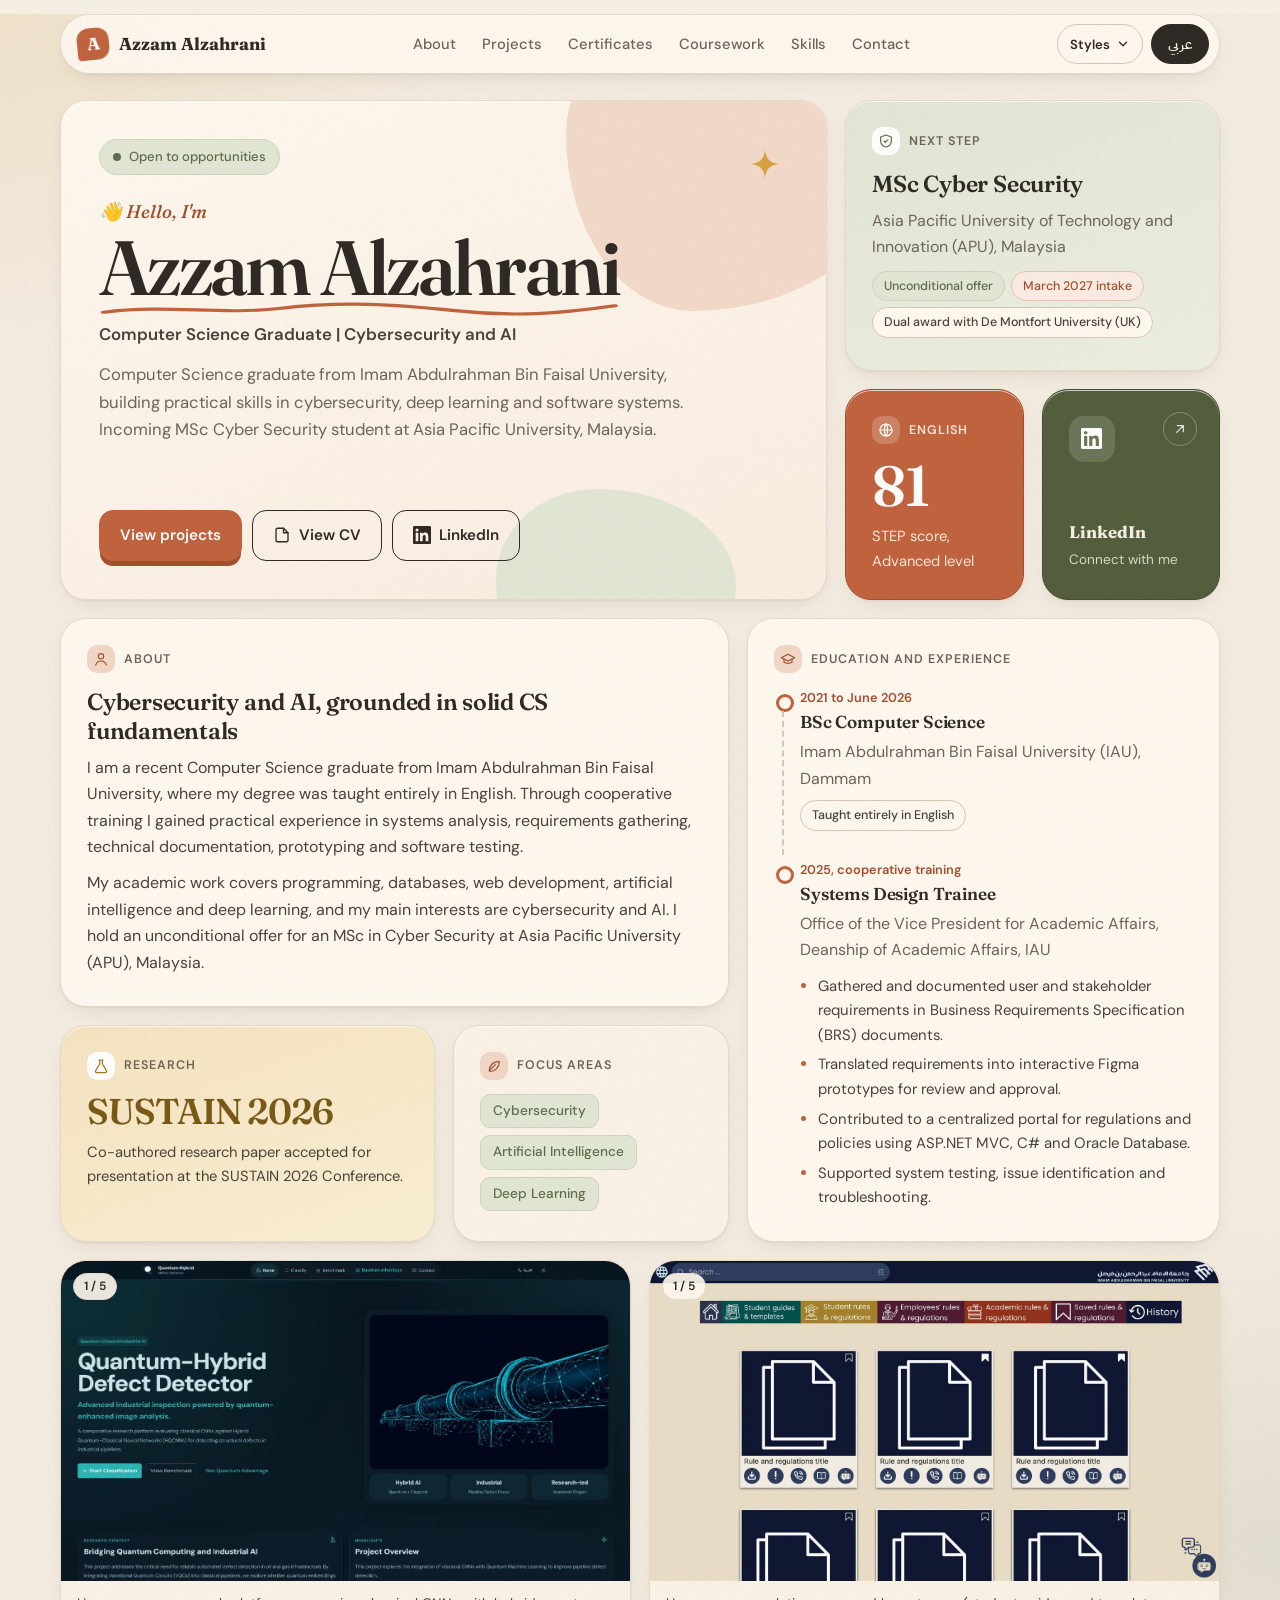
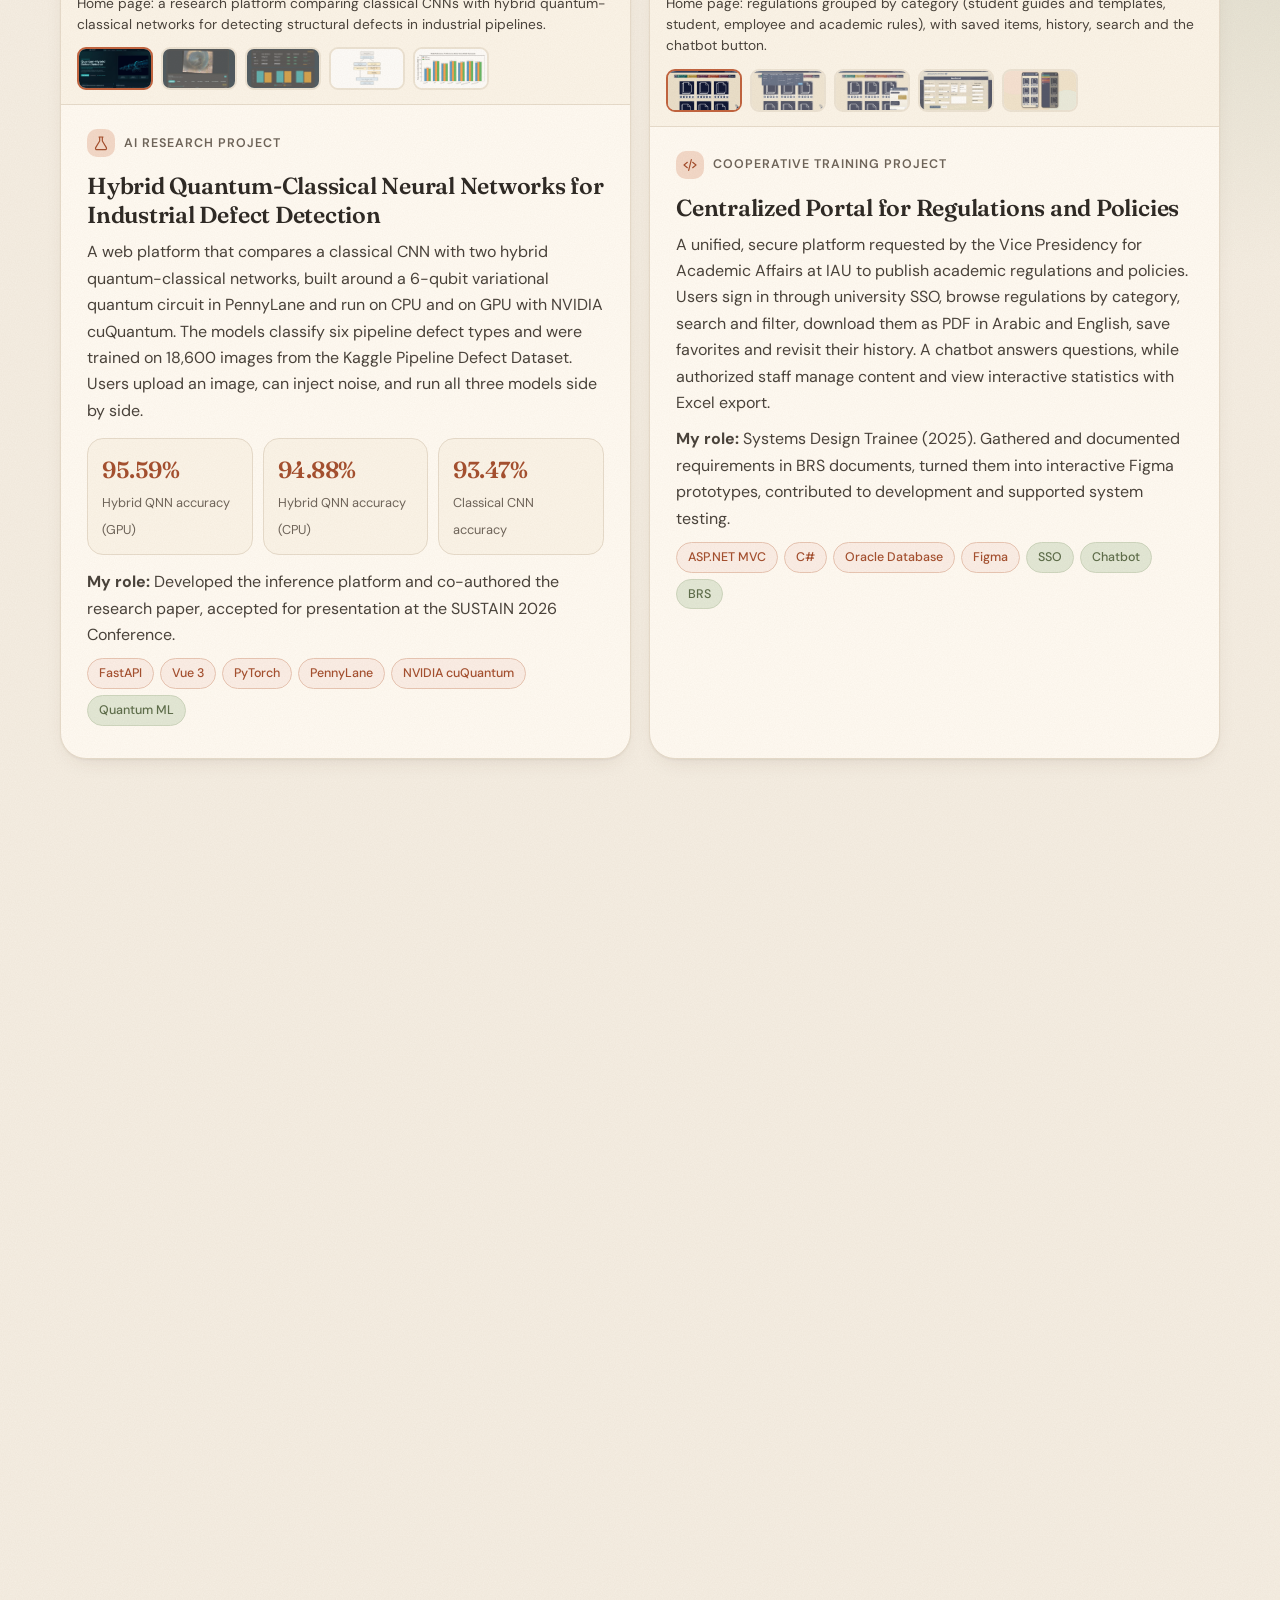
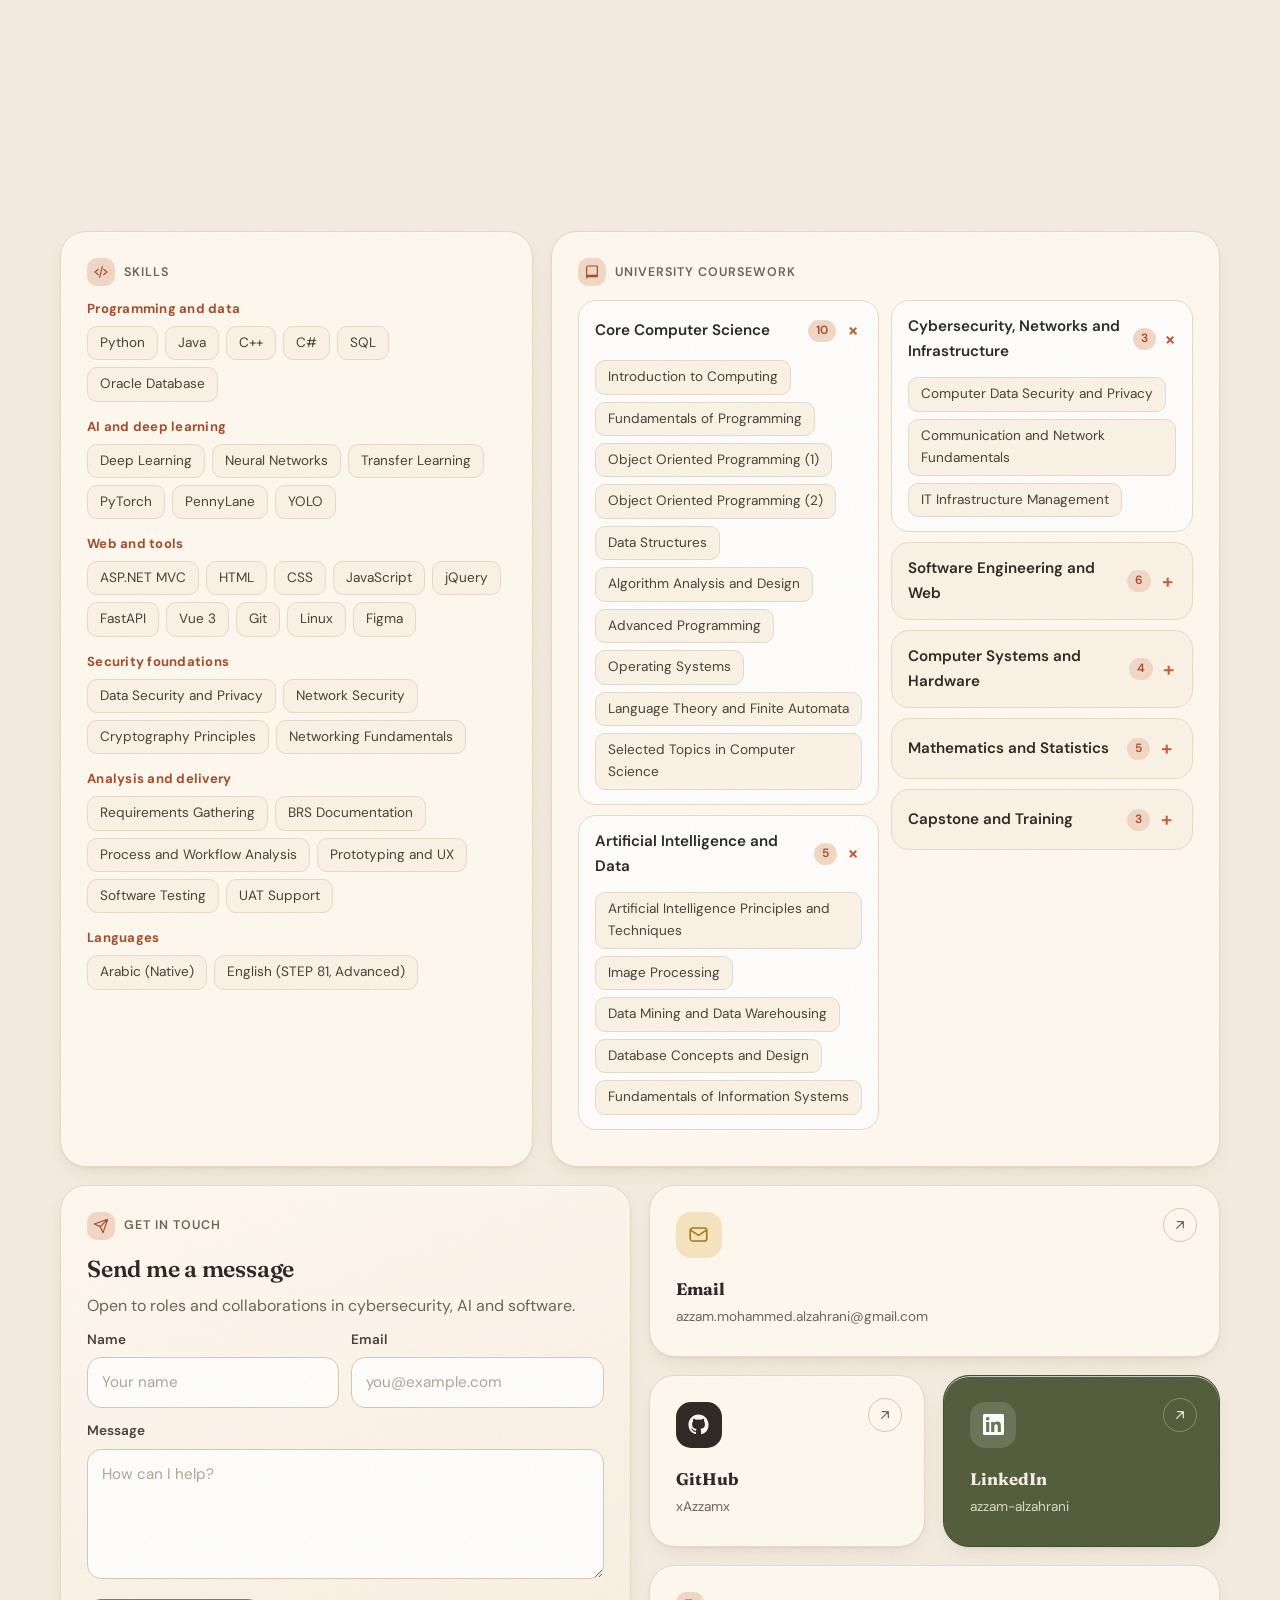
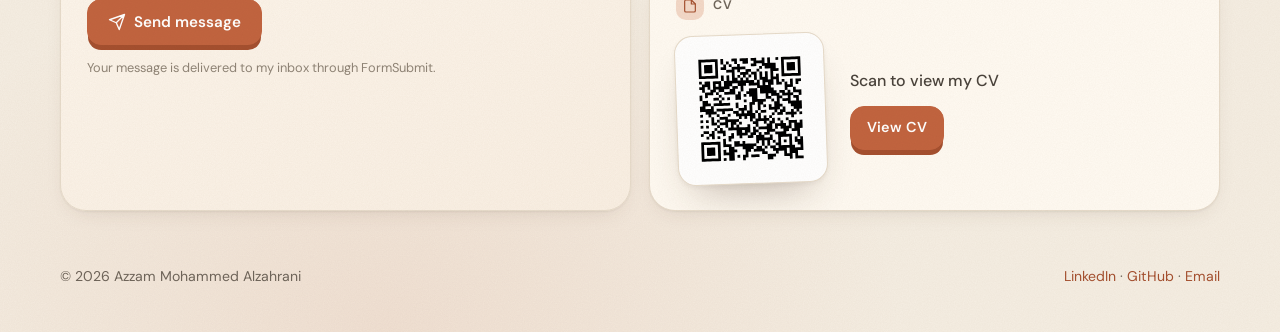
==== commit 5fe9031f: "Fix the Styles menu so it opens on phones. The list was trapped inside the sticky header, so iOS Saf" ====
--- a/index.html
+++ b/index.html
@@ -14,8 +14,8 @@
 <link rel="preconnect" href="https://fonts.googleapis.com">
 <link rel="preconnect" href="https://fonts.gstatic.com" crossorigin>
 <link rel="stylesheet" href="https://fonts.googleapis.com/css2?family=Fraunces:opsz,wght@9..144,500;9..144,600;9..144,700&family=DM+Sans:opsz,wght@9..40,400;9..40,500;9..40,600;9..40,700&family=IBM+Plex+Sans+Arabic:wght@400;500;600;700&family=Readex+Pro:wght@500;600;700&display=swap">
-<link rel="stylesheet" href="style.css">
-<script>(function(){var s=document.documentElement.getAttribute("data-style");if(!s)return;var bg={terminal:"#04110a",aurora:"#1a1030",brutal:"#fff4c8",synth:"#140018",editorial:"#f3efe6",blueprint:"#0c3d86"};var st=document.createElement("style");st.id="theme-boot";st.textContent='html[data-style="'+s+'"] body{background:'+(bg[s]||"#111")+"}";document.head.appendChild(st);var l=document.createElement("link");l.rel="stylesheet";l.id="theme-css";l.href="themes/"+s+".css";document.head.appendChild(l);})();</script>
+<link rel="stylesheet" href="style.css?v=20261126">
+<script>(function(){var s=document.documentElement.getAttribute("data-style");if(!s)return;var bg={terminal:"#04110a",aurora:"#1a1030",brutal:"#fff4c8",synth:"#140018",editorial:"#f3efe6",blueprint:"#0c3d86"};var st=document.createElement("style");st.id="theme-boot";st.textContent='html[data-style="'+s+'"] body{background:'+(bg[s]||"#111")+"}";document.head.appendChild(st);var l=document.createElement("link");l.rel="stylesheet";l.id="theme-css";l.href="themes/"+s+".css?v=20261126";document.head.appendChild(l);})();</script>
 </head>
 <body>
 <a class="skip" href="#main"><span class="l-en" lang="en">Skip to content</span><span class="l-ar" lang="ar">انتقل إلى المحتوى</span></a>
@@ -223,7 +223,7 @@
 <button class="ln" type="button" aria-label="Next image">&#8250;</button>
 <p></p>
 </div>
-<script src="main.js"></script>
+<script src="main.js?v=20261126"></script>
 <script data-goatcounter="https://xazzamx.goatcounter.com/count" async src="//gc.zgo.at/count.js"></script>
 </body>
 </html>
--- a/style.css
+++ b/style.css
@@ -291,15 +291,15 @@
 /* Style switcher and certificate archive link. Inactive until a visitor picks an experimental style. */
 .nav-actions{flex:none}
 .style-switch{flex:none}
-.style-btn{font:600 .82rem var(--sans);height:40px;padding:0 12px;border-radius:999px;border:1.5px solid var(--line2);background:var(--paper);color:var(--ink);cursor:pointer;display:inline-flex;align-items:center;gap:6px;white-space:nowrap}
+.style-btn{font:600 .82rem var(--sans);height:40px;padding:0 12px;border-radius:999px;border:1.5px solid var(--line2);background:var(--paper);color:var(--ink);cursor:pointer;display:inline-flex;align-items:center;gap:6px;white-space:nowrap;touch-action:manipulation;-webkit-tap-highlight-color:transparent}
 html[lang=ar] .style-btn,html[lang=ar] .style-menu{font-family:var(--ar)}
-.style-btn svg{width:14px;height:14px;display:block;transition:transform .2s}
+.style-btn svg{width:14px;height:14px;display:block;transition:transform .2s;pointer-events:none}
 .style-btn[aria-expanded="true"]{border-color:var(--ink);background:var(--sand)}
 .style-btn[aria-expanded="true"] svg{transform:rotate(180deg)}
 .style-btn.on::before{content:"";width:8px;height:8px;border-radius:50%;background:var(--clay);flex:none}
-.style-menu{position:absolute;z-index:80;top:calc(100% + 18px);inset-inline-end:0;width:min(280px,calc(100vw - 24px));margin:0;padding:8px;list-style:none;background:var(--paper);border:1px solid var(--line);border-radius:18px;box-shadow:var(--shadow-h);display:flex;flex-direction:column;gap:2px;max-height:min(70vh,440px);overflow:auto}
+.style-menu{position:fixed;z-index:450;top:0;left:0;width:min(280px,calc(100vw - 16px));margin:0;padding:8px;list-style:none;background:var(--paper);border:1px solid var(--line);border-radius:18px;box-shadow:var(--shadow-h);display:flex;flex-direction:column;gap:2px;max-height:min(70vh,440px);overflow:auto;-webkit-overflow-scrolling:touch}
 .style-menu[hidden]{display:none!important}
-.style-menu li{display:flex;align-items:center;justify-content:space-between;gap:10px;padding:10px 12px;border-radius:12px;cursor:pointer;font-weight:600;font-size:.92rem;color:var(--ink)}
+.style-menu li{display:flex;align-items:center;justify-content:space-between;gap:10px;padding:10px 12px;border-radius:12px;cursor:pointer;font-weight:600;font-size:.92rem;color:var(--ink);touch-action:manipulation}
 .style-menu li[aria-selected="true"]{background:var(--sand)}
 .style-menu li:hover,.style-menu li:focus-visible{background:var(--clay-l);outline:none}
 .sx{font-size:.68rem;font-weight:700;letter-spacing:.04em;text-transform:uppercase;color:var(--clay-d);background:var(--clay-l);border-radius:999px;padding:3px 7px;flex:none;white-space:nowrap}
@@ -313,7 +313,6 @@
  .brand{min-width:0;flex:1 1 auto}
  .mark{flex:none}
  .brand .l-en,.brand .l-ar{min-width:0;overflow:hidden;text-overflow:ellipsis;white-space:nowrap}
- .style-menu{position:fixed;top:78px;inset-inline-end:12px;inset-inline-start:auto}
 }
 @media (max-width:520px){
  .certs .label{flex-wrap:wrap;row-gap:8px}
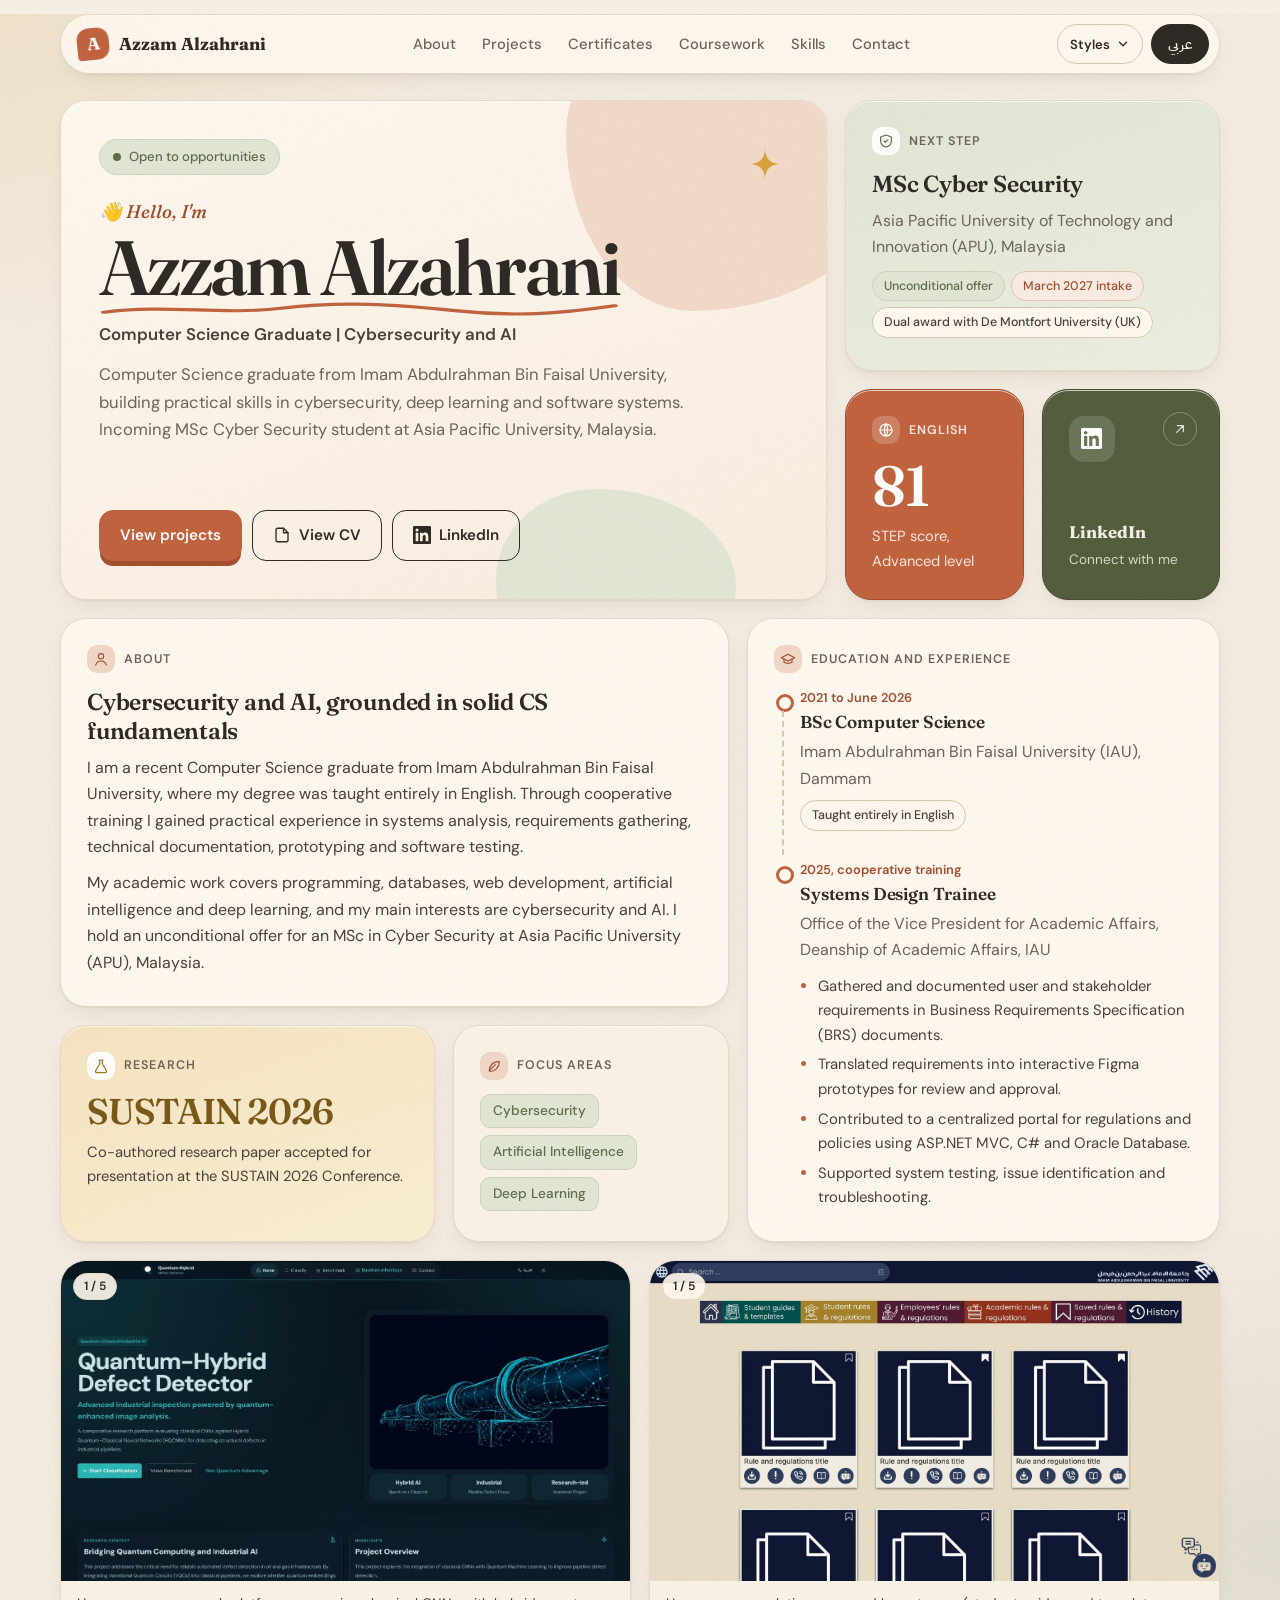
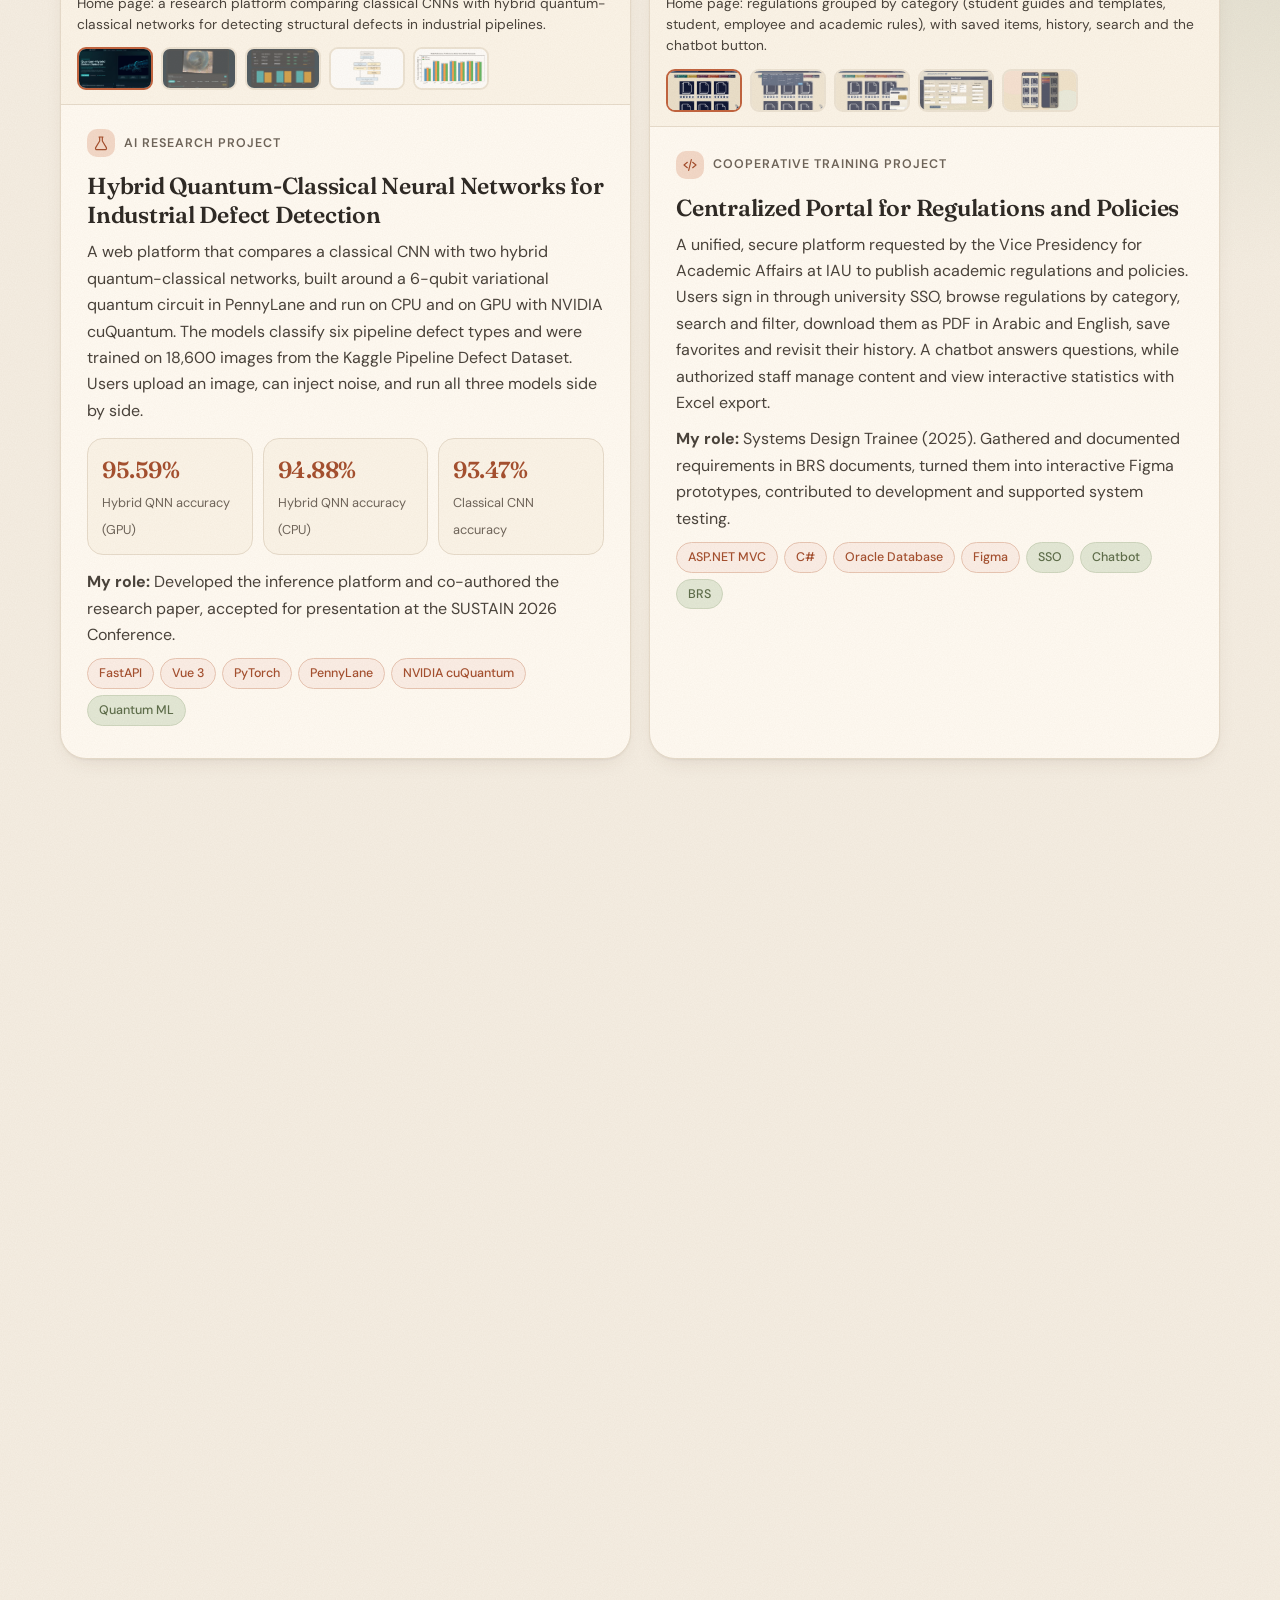
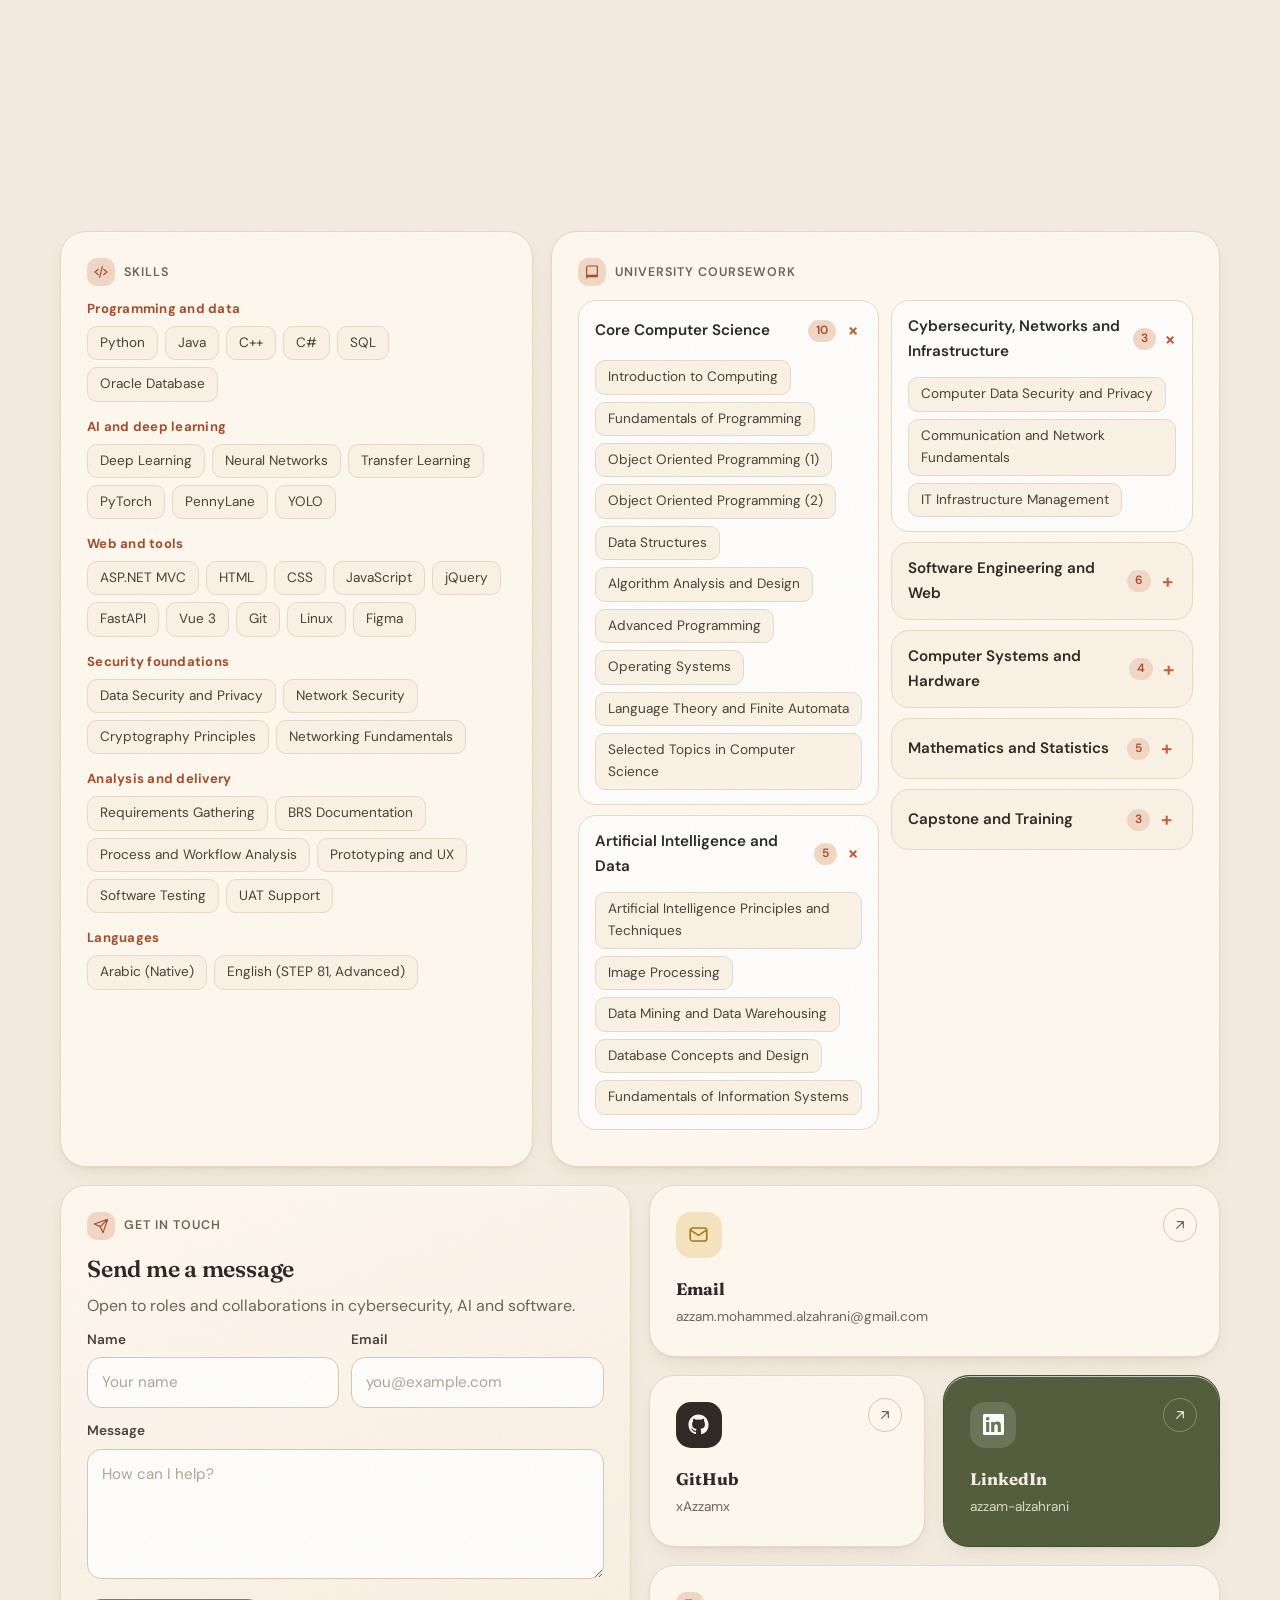
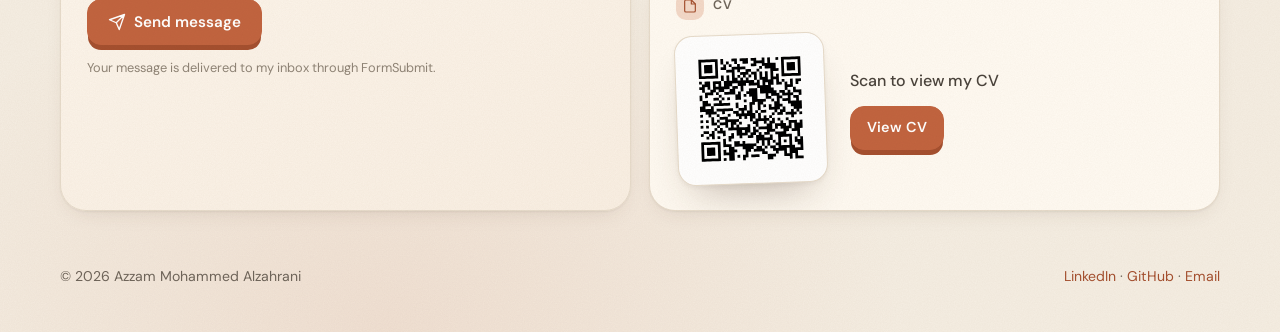
==== commit a94c46f9: "Give each experimental style its own layout and regroup certificates. Experimental themes now build " ====
--- a/index.html
+++ b/index.html
@@ -4,7 +4,7 @@
 <meta charset="utf-8">
 <meta name="viewport" content="width=device-width, initial-scale=1">
 <title>Azzam Alzahrani | Computer Science Graduate, Cybersecurity and AI</title>
-<script>(function(){try{var h=document.documentElement;var l=localStorage.getItem("lang");if(l==="ar"){h.lang="ar";h.dir="rtl";}var ok={terminal:1,aurora:1,brutal:1,synth:1,editorial:1,blueprint:1};var s=localStorage.getItem("style");var m=/[?&]style=(classic|terminal|aurora|brutal|synth|editorial|blueprint)(?:&|$)/.exec(location.search);if(m){s=m[1];try{localStorage.setItem("style",s);}catch(e){}}if(s&&ok[s])h.setAttribute("data-style",s);}catch(e){}})();</script>
+<script>(function(){try{var h=document.documentElement;var l=localStorage.getItem("lang");if(l==="ar"){h.lang="ar";h.dir="rtl";}var ok={terminal:1,aurora:1,brutal:1,synth:1,editorial:1,blueprint:1,bento:1};var s=localStorage.getItem("style");var m=/[?&]style=(classic|terminal|aurora|brutal|synth|editorial|blueprint|bento)(?:&|$)/.exec(location.search);if(m){s=m[1];try{localStorage.setItem("style",s);}catch(e){}}if(s&&ok[s])h.setAttribute("data-style",s);}catch(e){}})();</script>
 <meta name="description" content="Portfolio of Azzam Mohammed Alzahrani, Computer Science graduate focused on cybersecurity and artificial intelligence.">
 <meta name="theme-color" content="#f5eee3">
 <meta property="og:title" content="Azzam Alzahrani | Cybersecurity and AI">
@@ -14,8 +14,8 @@
 <link rel="preconnect" href="https://fonts.googleapis.com">
 <link rel="preconnect" href="https://fonts.gstatic.com" crossorigin>
 <link rel="stylesheet" href="https://fonts.googleapis.com/css2?family=Fraunces:opsz,wght@9..144,500;9..144,600;9..144,700&family=DM+Sans:opsz,wght@9..40,400;9..40,500;9..40,600;9..40,700&family=IBM+Plex+Sans+Arabic:wght@400;500;600;700&family=Readex+Pro:wght@500;600;700&display=swap">
-<link rel="stylesheet" href="style.css?v=20261126">
-<script>(function(){var s=document.documentElement.getAttribute("data-style");if(!s)return;var bg={terminal:"#04110a",aurora:"#1a1030",brutal:"#fff4c8",synth:"#140018",editorial:"#f3efe6",blueprint:"#0c3d86"};var st=document.createElement("style");st.id="theme-boot";st.textContent='html[data-style="'+s+'"] body{background:'+(bg[s]||"#111")+"}";document.head.appendChild(st);var l=document.createElement("link");l.rel="stylesheet";l.id="theme-css";l.href="themes/"+s+".css?v=20261126";document.head.appendChild(l);})();</script>
+<link rel="stylesheet" href="style.css?v=20261127">
+<script>(function(){var s=document.documentElement.getAttribute("data-style");if(!s)return;var bg={terminal:"#04110a",aurora:"#1a1030",brutal:"#fff4c8",synth:"#140018",editorial:"#f3efe6",blueprint:"#0c3d86",bento:"#12151c"};var st=document.createElement("style");st.id="theme-boot";st.textContent='html[data-style="'+s+'"] body{background:'+(bg[s]||"#111")+'}html[data-style] main,html[data-style] footer,html[data-style] #menu,html[data-style] .menu-btn{display:none!important}';document.head.appendChild(st);var l=document.createElement("link");l.rel="stylesheet";l.id="theme-css";l.href="themes/"+s+".css?v=20261127";document.head.appendChild(l);})();</script>
 </head>
 <body>
 <a class="skip" href="#main"><span class="l-en" lang="en">Skip to content</span><span class="l-ar" lang="ar">انتقل إلى المحتوى</span></a>
@@ -25,7 +25,7 @@
 <li><a href="#about"><span class="l-en" lang="en">About</span><span class="l-ar" lang="ar">نبذة</span></a></li><li><a href="#projects"><span class="l-en" lang="en">Projects</span><span class="l-ar" lang="ar">المشاريع</span></a></li><li><a href="#certificates"><span class="l-en" lang="en">Certificates</span><span class="l-ar" lang="ar">الشهادات</span></a></li><li><a href="#coursework"><span class="l-en" lang="en">Coursework</span><span class="l-ar" lang="ar">المقررات</span></a></li><li><a href="#skills"><span class="l-en" lang="en">Skills</span><span class="l-ar" lang="ar">المهارات</span></a></li><li><a href="#contact"><span class="l-en" lang="en">Contact</span><span class="l-ar" lang="ar">تواصل</span></a></li>
 </ul></nav>
 <div class="nav-actions">
-<div class="style-switch" id="style-switch"><button class="style-btn" type="button" id="style-btn" aria-haspopup="listbox" aria-expanded="false" aria-controls="style-menu"><span class="l-en" lang="en">Styles</span><span class="l-ar" lang="ar">التصاميم</span><svg viewBox="0 0 24 24" aria-hidden="true"><path d="M6 9l6 6 6-6" fill="none" stroke="currentColor" stroke-width="2.2" stroke-linecap="round" stroke-linejoin="round"/></svg></button><ul class="style-menu" id="style-menu" role="listbox" hidden><li role="option" data-style-id="classic" aria-selected="true" tabindex="0"><span class="sn"><span class="l-en" lang="en">Classic</span><span class="l-ar" lang="ar">كلاسيكي</span></span></li><li role="option" data-style-id="terminal" aria-selected="false" tabindex="-1"><span class="sn"><span class="l-en" lang="en">Terminal</span><span class="l-ar" lang="ar">الطرفية</span></span><span class="sx"><span class="l-en" lang="en">Experimental</span><span class="l-ar" lang="ar">تجريبي</span></span></li><li role="option" data-style-id="aurora" aria-selected="false" tabindex="-1"><span class="sn"><span class="l-en" lang="en">Aurora Glass</span><span class="l-ar" lang="ar">زجاج الشفق</span></span><span class="sx"><span class="l-en" lang="en">Experimental</span><span class="l-ar" lang="ar">تجريبي</span></span></li><li role="option" data-style-id="brutal" aria-selected="false" tabindex="-1"><span class="sn"><span class="l-en" lang="en">Neo Brutal</span><span class="l-ar" lang="ar">الوحشي الجديد</span></span><span class="sx"><span class="l-en" lang="en">Experimental</span><span class="l-ar" lang="ar">تجريبي</span></span></li><li role="option" data-style-id="synth" aria-selected="false" tabindex="-1"><span class="sn"><span class="l-en" lang="en">Synthwave</span><span class="l-ar" lang="ar">سينثويف</span></span><span class="sx"><span class="l-en" lang="en">Experimental</span><span class="l-ar" lang="ar">تجريبي</span></span></li><li role="option" data-style-id="editorial" aria-selected="false" tabindex="-1"><span class="sn"><span class="l-en" lang="en">Editorial</span><span class="l-ar" lang="ar">تحريري</span></span><span class="sx"><span class="l-en" lang="en">Experimental</span><span class="l-ar" lang="ar">تجريبي</span></span></li><li role="option" data-style-id="blueprint" aria-selected="false" tabindex="-1"><span class="sn"><span class="l-en" lang="en">Blueprint</span><span class="l-ar" lang="ar">المخطط</span></span><span class="sx"><span class="l-en" lang="en">Experimental</span><span class="l-ar" lang="ar">تجريبي</span></span></li></ul></div>
+<div class="style-switch" id="style-switch"><button class="style-btn" type="button" id="style-btn" aria-haspopup="listbox" aria-expanded="false" aria-controls="style-menu"><span class="l-en" lang="en">Styles</span><span class="l-ar" lang="ar">التصاميم</span><svg viewBox="0 0 24 24" aria-hidden="true"><path d="M6 9l6 6 6-6" fill="none" stroke="currentColor" stroke-width="2.2" stroke-linecap="round" stroke-linejoin="round"/></svg></button><ul class="style-menu" id="style-menu" role="listbox" hidden><li role="option" data-style-id="classic" aria-selected="true" tabindex="0"><span class="sn"><span class="l-en" lang="en">Classic</span><span class="l-ar" lang="ar">كلاسيكي</span></span></li><li role="option" data-style-id="terminal" aria-selected="false" tabindex="-1"><span class="sn"><span class="l-en" lang="en">Terminal</span><span class="l-ar" lang="ar">الطرفية</span></span><span class="sx"><span class="l-en" lang="en">Experimental</span><span class="l-ar" lang="ar">تجريبي</span></span></li><li role="option" data-style-id="aurora" aria-selected="false" tabindex="-1"><span class="sn"><span class="l-en" lang="en">Aurora Glass</span><span class="l-ar" lang="ar">زجاج الشفق</span></span><span class="sx"><span class="l-en" lang="en">Experimental</span><span class="l-ar" lang="ar">تجريبي</span></span></li><li role="option" data-style-id="brutal" aria-selected="false" tabindex="-1"><span class="sn"><span class="l-en" lang="en">Neo Brutal</span><span class="l-ar" lang="ar">الوحشي الجديد</span></span><span class="sx"><span class="l-en" lang="en">Experimental</span><span class="l-ar" lang="ar">تجريبي</span></span></li><li role="option" data-style-id="synth" aria-selected="false" tabindex="-1"><span class="sn"><span class="l-en" lang="en">Synthwave</span><span class="l-ar" lang="ar">سينثويف</span></span><span class="sx"><span class="l-en" lang="en">Experimental</span><span class="l-ar" lang="ar">تجريبي</span></span></li><li role="option" data-style-id="editorial" aria-selected="false" tabindex="-1"><span class="sn"><span class="l-en" lang="en">Editorial</span><span class="l-ar" lang="ar">تحريري</span></span><span class="sx"><span class="l-en" lang="en">Experimental</span><span class="l-ar" lang="ar">تجريبي</span></span></li><li role="option" data-style-id="blueprint" aria-selected="false" tabindex="-1"><span class="sn"><span class="l-en" lang="en">Blueprint</span><span class="l-ar" lang="ar">المخطط</span></span><span class="sx"><span class="l-en" lang="en">Experimental</span><span class="l-ar" lang="ar">تجريبي</span></span></li><li role="option" data-style-id="bento" aria-selected="false" tabindex="-1"><span class="sn"><span class="l-en" lang="en">Dashboard</span><span class="l-ar" lang="ar">اللوحة</span></span><span class="sx"><span class="l-en" lang="en">Experimental</span><span class="l-ar" lang="ar">تجريبي</span></span></li></ul></div>
 <button class="lang-btn" type="button" id="lang-btn" aria-label="Switch language"><span class="l-en" lang="ar">عربي</span><span class="l-ar" lang="en">EN</span></button>
 <button class="menu-btn" aria-expanded="false" aria-controls="menu" aria-label="Menu"><span></span><span></span><span></span></button>
 </div>
@@ -142,8 +142,8 @@
 <figcaption><span class="pill a"><span class="l-en" lang="en">Feb 2026</span><span class="l-ar" lang="ar">فبراير 2026</span></span><h3 lang="en" dir="ltr">Artificial Intelligence Concepts and Advanced Applications</h3><div class="iss"><span class="l-en" lang="en">Saudi Data and AI Authority (SDAIA)</span><span class="l-ar" lang="ar">الهيئة السعودية للبيانات والذكاء الاصطناعي (سدايا)</span></div><a class="verify" href="https://learn.samai.futurex.sa/mod/customcert/verify_certificate.php?code=BiRlr3Pc4l&amp;qrcode=1" target="_blank" rel="noopener noreferrer"><span class="l-en" lang="en">Verify credential</span><span class="l-ar" lang="ar">تحقق من الشهادة</span> <span class="dir-arrow" aria-hidden="true">&#8599;</span></a></figcaption></figure></li><li class="slide"><figure><div class="img"><img src="sdaia-ai-fundamentals.jpg" alt="Fundamentals of Artificial Intelligence certificate, Saudi Data and AI Authority (SDAIA)" data-alt-ar="شهادة Fundamentals of Artificial Intelligence، الهيئة السعودية للبيانات والذكاء الاصطناعي (سدايا)" loading="lazy" decoding="async" width="1200" height="849"></div>
 <figcaption><span class="pill a"><span class="l-en" lang="en">Jan 2026</span><span class="l-ar" lang="ar">يناير 2026</span></span><h3 lang="en" dir="ltr">Fundamentals of Artificial Intelligence</h3><div class="iss"><span class="l-en" lang="en">Saudi Data and AI Authority (SDAIA)</span><span class="l-ar" lang="ar">الهيئة السعودية للبيانات والذكاء الاصطناعي (سدايا)</span></div><span class="pill"><span class="l-en" lang="en">Certificate on file</span><span class="l-ar" lang="ar">الشهادة متوفرة</span></span></figcaption></figure></li><li class="slide"><figure><div class="img"><img src="consulting-championship-2025.jpg" alt="Consulting Championship 2025: Top 100 Teams certificate, Certificate of Achievement" data-alt-ar="شهادة Consulting Championship 2025: Top 100 Teams، شهادة تميز" loading="lazy" decoding="async" width="1200" height="849"></div>
 <figcaption><span class="pill a"><span class="l-en" lang="en">2025</span><span class="l-ar" lang="ar">2025</span></span><h3 lang="en" dir="ltr">Consulting Championship 2025: Top 100 Teams</h3><div class="iss"><span class="l-en" lang="en">Certificate of Achievement</span><span class="l-ar" lang="ar">شهادة تميز</span></div><span class="pill"><span class="l-en" lang="en">Certificate on file</span><span class="l-ar" lang="ar">الشهادة متوفرة</span></span></figcaption></figure></li><li class="slide"><figure><div class="img"><img src="tuwaiq-network-security-101.jpg" alt="Network Security 101 certificate, Satr" data-alt-ar="شهادة Network Security 101، منصة سطر" loading="lazy" decoding="async" width="1200" height="849"></div>
-<figcaption><span class="pill a"><span class="l-en" lang="en">Oct 2026</span><span class="l-ar" lang="ar">أكتوبر 2026</span></span><h3 lang="en" dir="ltr">Network Security 101</h3><div class="iss"><span class="l-en" lang="en">Satr, Tuwaiq Academy</span><span class="l-ar" lang="ar">منصة سطر، أكاديمية طويق</span></div><span class="pill"><span class="l-en" lang="en">Certificate on file</span><span class="l-ar" lang="ar">الشهادة متوفرة</span></span></figcaption></figure></li><li class="slide"><figure><div class="img"><img src="tuwaiq-cryptography-principles.jpg" alt="Cryptography Principles certificate, Satr" data-alt-ar="شهادة Cryptography Principles، منصة سطر" loading="lazy" decoding="async" width="1200" height="849"></div>
-<figcaption><span class="pill a"><span class="l-en" lang="en">Oct 2026</span><span class="l-ar" lang="ar">أكتوبر 2026</span></span><h3 lang="en" dir="ltr">Cryptography Principles</h3><div class="iss"><span class="l-en" lang="en">Satr, Tuwaiq Academy</span><span class="l-ar" lang="ar">منصة سطر، أكاديمية طويق</span></div><span class="pill"><span class="l-en" lang="en">Certificate on file</span><span class="l-ar" lang="ar">الشهادة متوفرة</span></span></figcaption></figure></li>
+<figcaption><span class="pill a"><span class="l-en" lang="en">Oct 2026</span><span class="l-ar" lang="ar">أكتوبر 2026</span></span><h3 lang="en" dir="ltr">Network Security 101</h3><div class="iss"><span class="l-en" lang="en">Satr</span><span class="l-ar" lang="ar">سطر</span></div><span class="pill"><span class="l-en" lang="en">Certificate on file</span><span class="l-ar" lang="ar">الشهادة متوفرة</span></span></figcaption></figure></li><li class="slide"><figure><div class="img"><img src="tuwaiq-cryptography-principles.jpg" alt="Cryptography Principles certificate, Satr" data-alt-ar="شهادة Cryptography Principles، منصة سطر" loading="lazy" decoding="async" width="1200" height="849"></div>
+<figcaption><span class="pill a"><span class="l-en" lang="en">Oct 2026</span><span class="l-ar" lang="ar">أكتوبر 2026</span></span><h3 lang="en" dir="ltr">Cryptography Principles</h3><div class="iss"><span class="l-en" lang="en">Satr</span><span class="l-ar" lang="ar">سطر</span></div><span class="pill"><span class="l-en" lang="en">Certificate on file</span><span class="l-ar" lang="ar">الشهادة متوفرة</span></span></figcaption></figure></li>
 </ul></div>
 <div class="cr-bar">
 <div class="dots" role="group" aria-label="Choose certificate"></div>
@@ -223,7 +223,7 @@
 <button class="ln" type="button" aria-label="Next image">&#8250;</button>
 <p></p>
 </div>
-<script src="main.js?v=20261126"></script>
+<script src="main.js?v=20261127"></script>
 <script data-goatcounter="https://xazzamx.goatcounter.com/count" async src="//gc.zgo.at/count.js"></script>
 </body>
 </html>
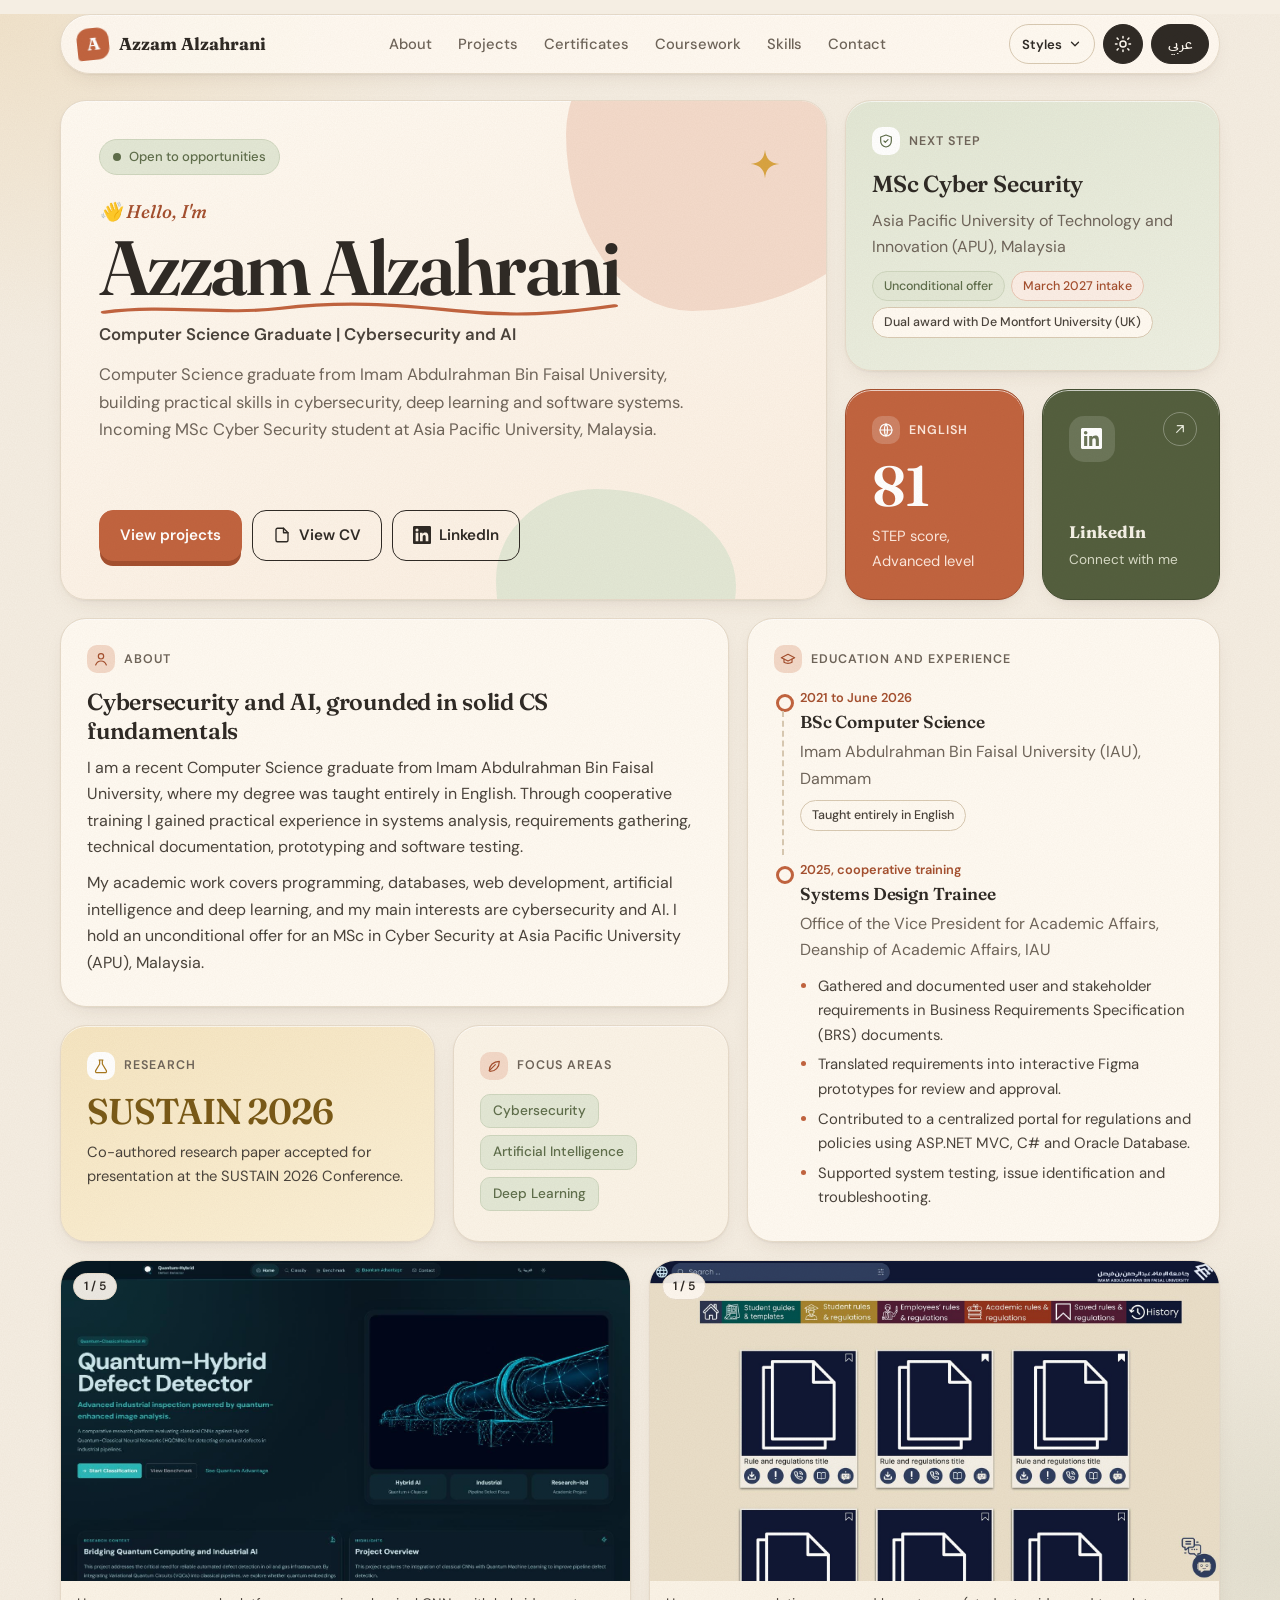
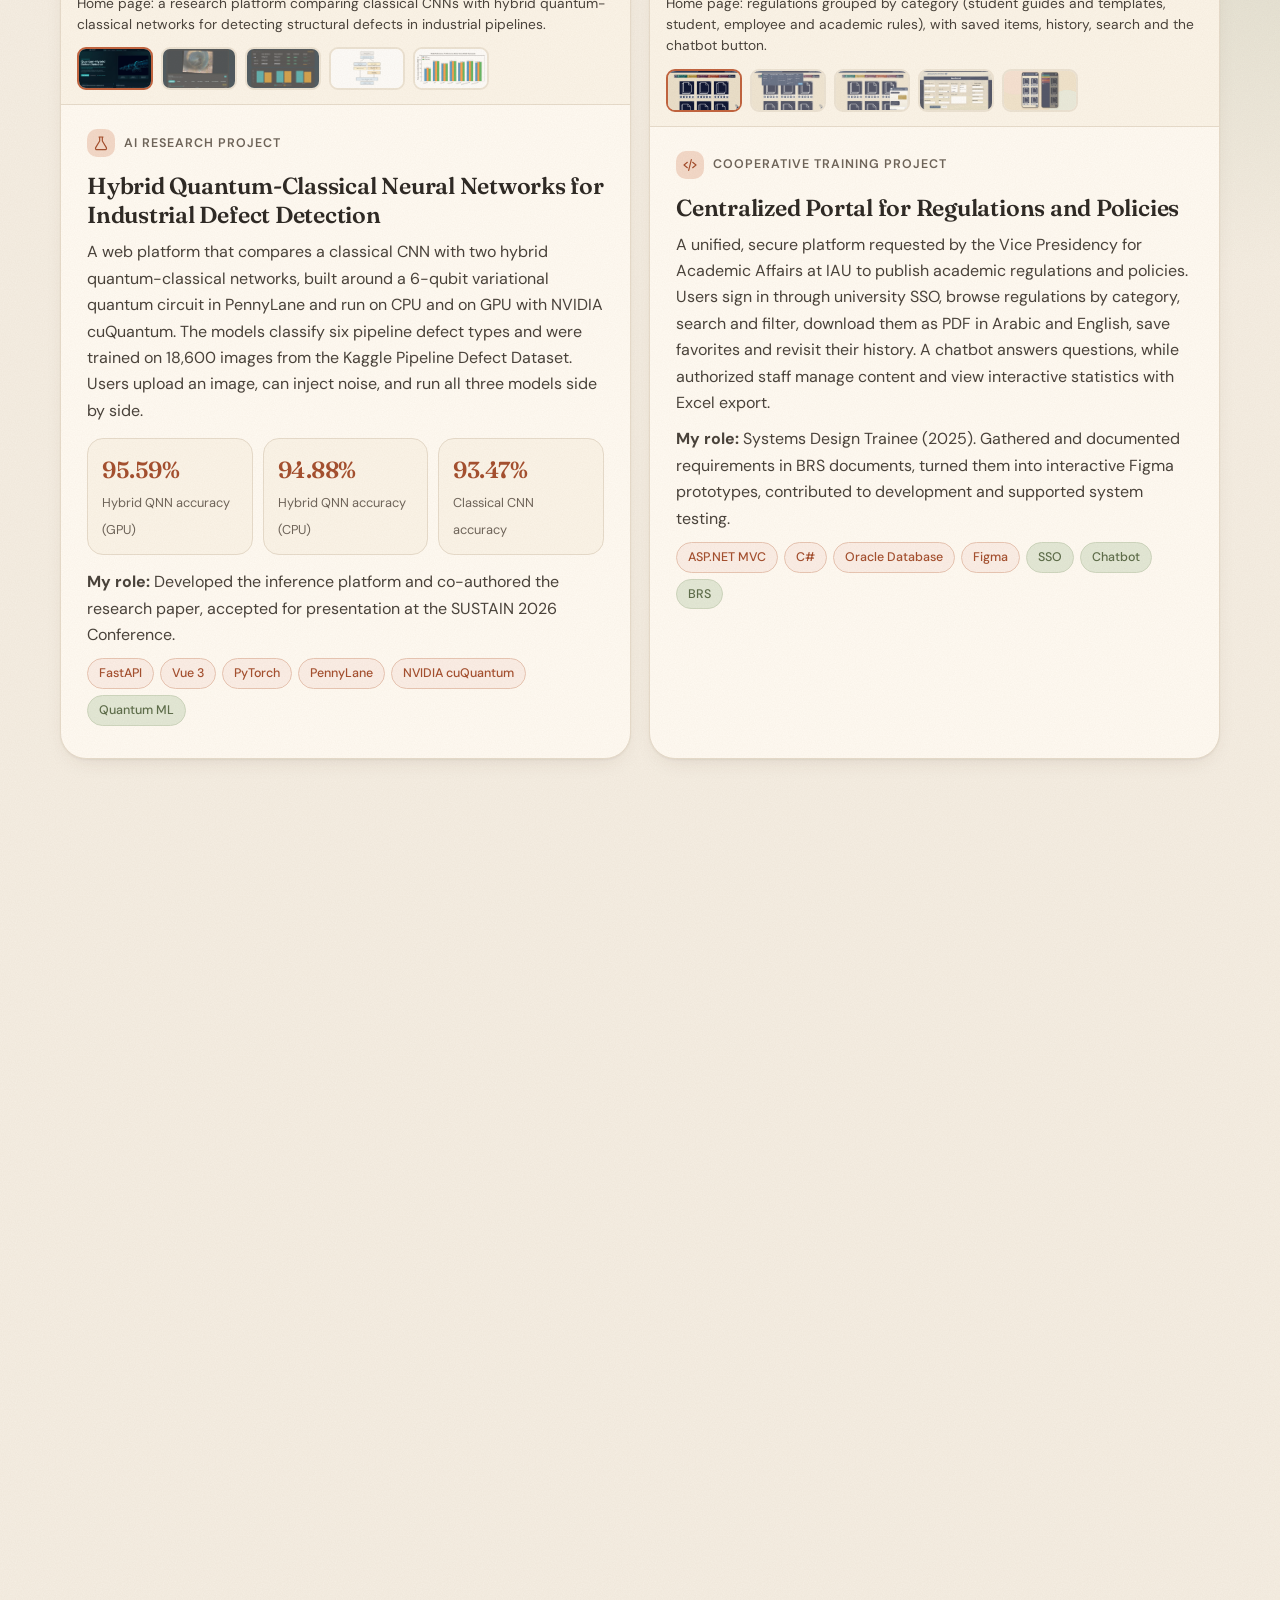
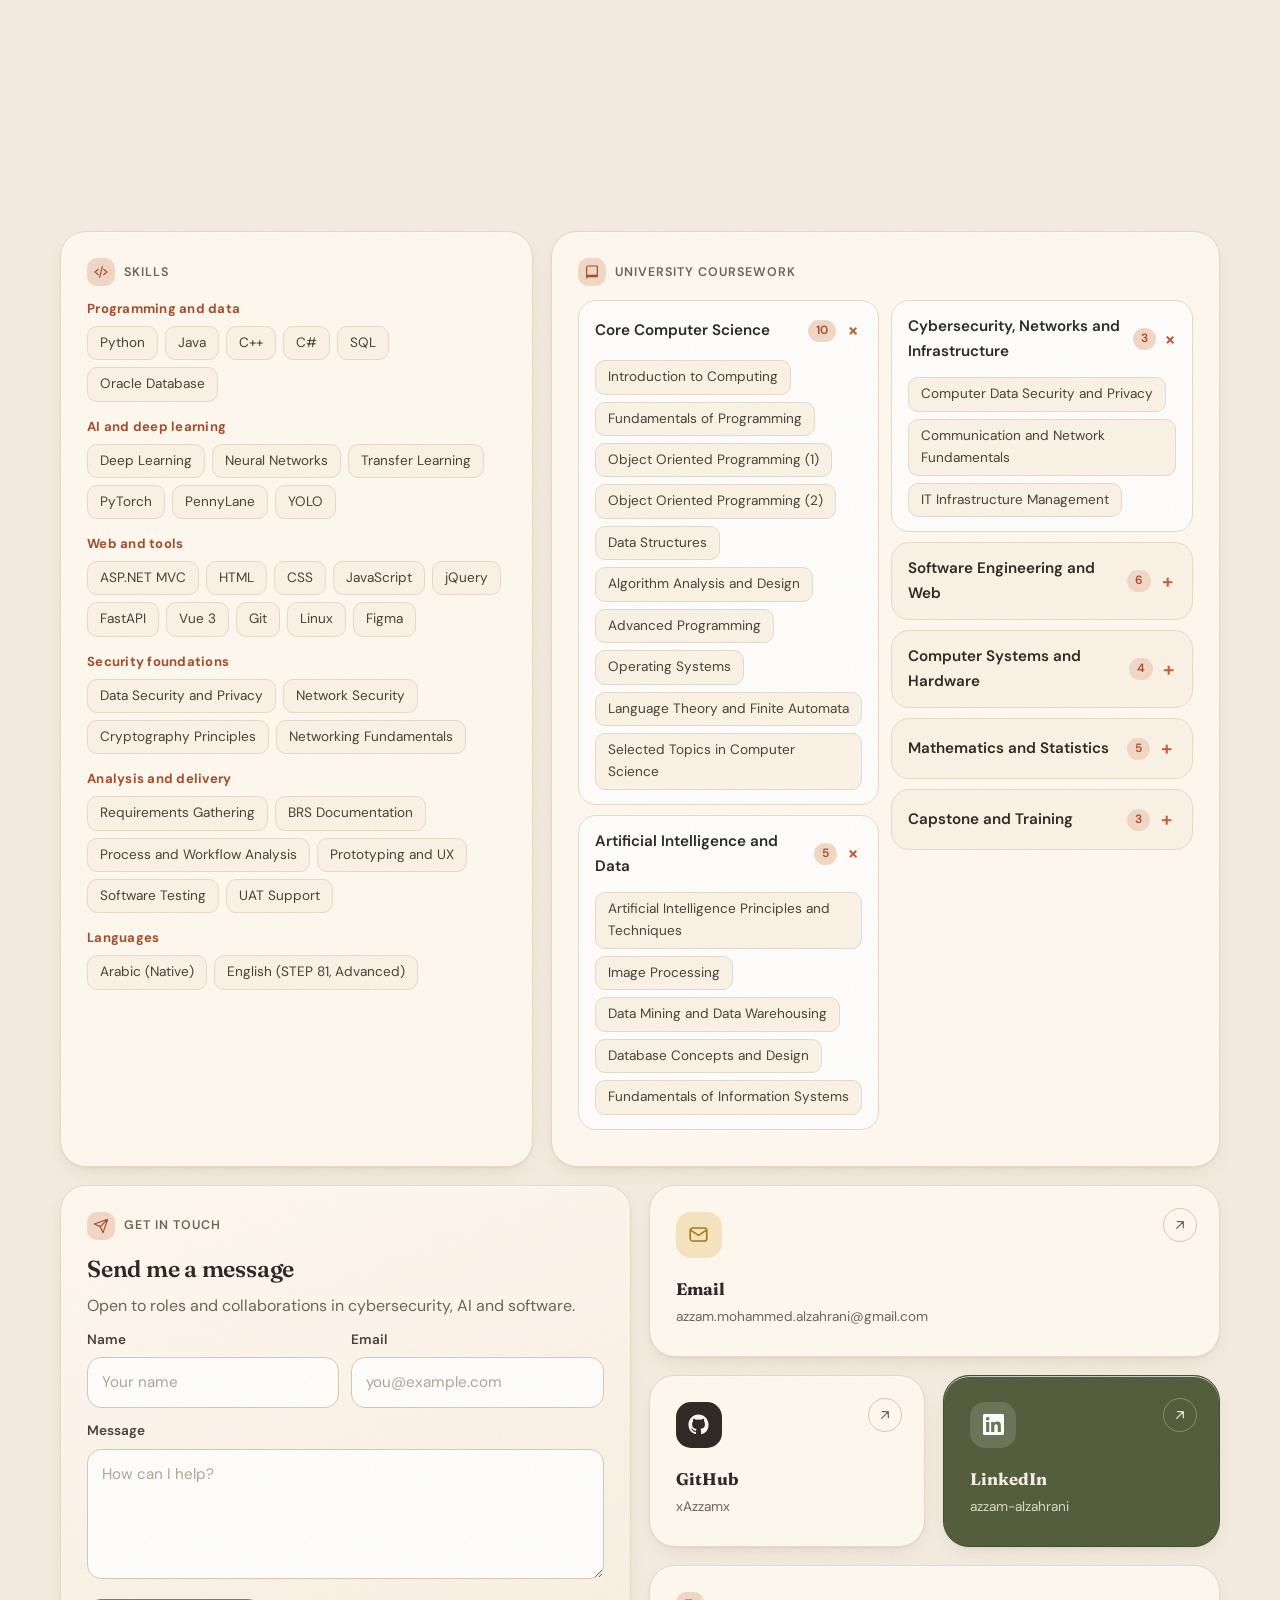
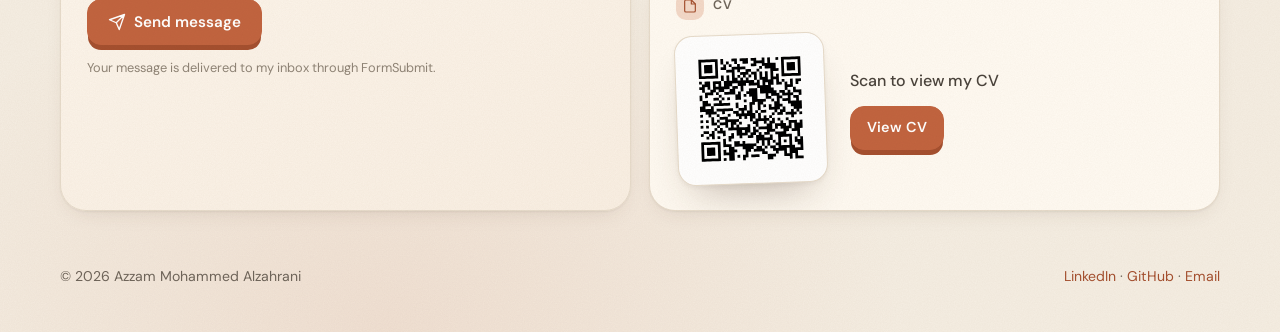
==== commit 3ebb32cd: "Add a light and dark mode and rebuild experimental palettes. Each experimental style now has semanti" ====
--- a/index.html
+++ b/index.html
@@ -4,7 +4,7 @@
 <meta charset="utf-8">
 <meta name="viewport" content="width=device-width, initial-scale=1">
 <title>Azzam Alzahrani | Computer Science Graduate, Cybersecurity and AI</title>
-<script>(function(){try{var h=document.documentElement;var l=localStorage.getItem("lang");if(l==="ar"){h.lang="ar";h.dir="rtl";}var ok={terminal:1,aurora:1,brutal:1,synth:1,editorial:1,blueprint:1,bento:1};var s=localStorage.getItem("style");var m=/[?&]style=(classic|terminal|aurora|brutal|synth|editorial|blueprint|bento)(?:&|$)/.exec(location.search);if(m){s=m[1];try{localStorage.setItem("style",s);}catch(e){}}if(s&&ok[s])h.setAttribute("data-style",s);}catch(e){}})();</script>
+<script>(function(){try{var h=document.documentElement;var l=localStorage.getItem("lang");if(l==="ar"){h.lang="ar";h.dir="rtl";}var mode=localStorage.getItem("color");if(mode!=="light"&&mode!=="dark"){mode=(window.matchMedia&&matchMedia("(prefers-color-scheme: dark)").matches)?"dark":"light";}h.setAttribute("data-mode",mode);var ok={terminal:1,aurora:1,brutal:1,synth:1,editorial:1,blueprint:1,bento:1};var s=localStorage.getItem("style");var m=/[?&]style=(classic|terminal|aurora|brutal|synth|editorial|blueprint|bento)(?:&|$)/.exec(location.search);if(m){s=m[1];try{localStorage.setItem("style",s);}catch(e){}}if(s&&ok[s])h.setAttribute("data-style",s);}catch(e){}})();</script>
 <meta name="description" content="Portfolio of Azzam Mohammed Alzahrani, Computer Science graduate focused on cybersecurity and artificial intelligence.">
 <meta name="theme-color" content="#f5eee3">
 <meta property="og:title" content="Azzam Alzahrani | Cybersecurity and AI">
@@ -14,8 +14,8 @@
 <link rel="preconnect" href="https://fonts.googleapis.com">
 <link rel="preconnect" href="https://fonts.gstatic.com" crossorigin>
 <link rel="stylesheet" href="https://fonts.googleapis.com/css2?family=Fraunces:opsz,wght@9..144,500;9..144,600;9..144,700&family=DM+Sans:opsz,wght@9..40,400;9..40,500;9..40,600;9..40,700&family=IBM+Plex+Sans+Arabic:wght@400;500;600;700&family=Readex+Pro:wght@500;600;700&display=swap">
-<link rel="stylesheet" href="style.css?v=20261127">
-<script>(function(){var s=document.documentElement.getAttribute("data-style");if(!s)return;var bg={terminal:"#04110a",aurora:"#1a1030",brutal:"#fff4c8",synth:"#140018",editorial:"#f3efe6",blueprint:"#0c3d86",bento:"#12151c"};var st=document.createElement("style");st.id="theme-boot";st.textContent='html[data-style="'+s+'"] body{background:'+(bg[s]||"#111")+'}html[data-style] main,html[data-style] footer,html[data-style] #menu,html[data-style] .menu-btn{display:none!important}';document.head.appendChild(st);var l=document.createElement("link");l.rel="stylesheet";l.id="theme-css";l.href="themes/"+s+".css?v=20261127";document.head.appendChild(l);})();</script>
+<link rel="stylesheet" href="style.css?v=20261128">
+<script>(function(){var s=document.documentElement.getAttribute("data-style");if(!s)return;var bg={terminal:{light:"#f0f8f1",dark:"#061308"},aurora:{light:"#e5eaff",dark:"#100e24"},brutal:{light:"#f9f5e6",dark:"#13120c"},synth:{light:"#fbf2fb",dark:"#17091a"},editorial:{light:"#f8f1e5",dark:"#18100a"},blueprint:{light:"#ebf3fc",dark:"#0e2440"},bento:{light:"#f1f6fa",dark:"#0d1218"}};var mode=document.documentElement.getAttribute("data-mode")==="dark"?"dark":"light";var c=(bg[s]&&bg[s][mode])||"#111";var st=document.createElement("style");st.id="theme-boot";st.textContent='html[data-style="'+s+'"] body{background:'+c+'}html[data-style] main,html[data-style] footer,html[data-style] #menu,html[data-style] .menu-btn{display:none!important}';document.head.appendChild(st);var l=document.createElement("link");l.rel="stylesheet";l.id="theme-css";l.href="themes/"+s+".css?v=20261128";document.head.appendChild(l);})();</script>
 </head>
 <body>
 <a class="skip" href="#main"><span class="l-en" lang="en">Skip to content</span><span class="l-ar" lang="ar">انتقل إلى المحتوى</span></a>
@@ -26,6 +26,7 @@
 </ul></nav>
 <div class="nav-actions">
 <div class="style-switch" id="style-switch"><button class="style-btn" type="button" id="style-btn" aria-haspopup="listbox" aria-expanded="false" aria-controls="style-menu"><span class="l-en" lang="en">Styles</span><span class="l-ar" lang="ar">التصاميم</span><svg viewBox="0 0 24 24" aria-hidden="true"><path d="M6 9l6 6 6-6" fill="none" stroke="currentColor" stroke-width="2.2" stroke-linecap="round" stroke-linejoin="round"/></svg></button><ul class="style-menu" id="style-menu" role="listbox" hidden><li role="option" data-style-id="classic" aria-selected="true" tabindex="0"><span class="sn"><span class="l-en" lang="en">Classic</span><span class="l-ar" lang="ar">كلاسيكي</span></span></li><li role="option" data-style-id="terminal" aria-selected="false" tabindex="-1"><span class="sn"><span class="l-en" lang="en">Terminal</span><span class="l-ar" lang="ar">الطرفية</span></span><span class="sx"><span class="l-en" lang="en">Experimental</span><span class="l-ar" lang="ar">تجريبي</span></span></li><li role="option" data-style-id="aurora" aria-selected="false" tabindex="-1"><span class="sn"><span class="l-en" lang="en">Aurora Glass</span><span class="l-ar" lang="ar">زجاج الشفق</span></span><span class="sx"><span class="l-en" lang="en">Experimental</span><span class="l-ar" lang="ar">تجريبي</span></span></li><li role="option" data-style-id="brutal" aria-selected="false" tabindex="-1"><span class="sn"><span class="l-en" lang="en">Neo Brutal</span><span class="l-ar" lang="ar">الوحشي الجديد</span></span><span class="sx"><span class="l-en" lang="en">Experimental</span><span class="l-ar" lang="ar">تجريبي</span></span></li><li role="option" data-style-id="synth" aria-selected="false" tabindex="-1"><span class="sn"><span class="l-en" lang="en">Synthwave</span><span class="l-ar" lang="ar">سينثويف</span></span><span class="sx"><span class="l-en" lang="en">Experimental</span><span class="l-ar" lang="ar">تجريبي</span></span></li><li role="option" data-style-id="editorial" aria-selected="false" tabindex="-1"><span class="sn"><span class="l-en" lang="en">Editorial</span><span class="l-ar" lang="ar">تحريري</span></span><span class="sx"><span class="l-en" lang="en">Experimental</span><span class="l-ar" lang="ar">تجريبي</span></span></li><li role="option" data-style-id="blueprint" aria-selected="false" tabindex="-1"><span class="sn"><span class="l-en" lang="en">Blueprint</span><span class="l-ar" lang="ar">المخطط</span></span><span class="sx"><span class="l-en" lang="en">Experimental</span><span class="l-ar" lang="ar">تجريبي</span></span></li><li role="option" data-style-id="bento" aria-selected="false" tabindex="-1"><span class="sn"><span class="l-en" lang="en">Dashboard</span><span class="l-ar" lang="ar">اللوحة</span></span><span class="sx"><span class="l-en" lang="en">Experimental</span><span class="l-ar" lang="ar">تجريبي</span></span></li></ul></div>
+<button class="mode-btn" type="button" id="mode-btn" aria-label="Switch to dark mode"><svg class="ico-sun" viewBox="0 0 24 24" aria-hidden="true"><circle cx="12" cy="12" r="4" fill="none" stroke="currentColor" stroke-width="2"/><path d="M12 2v2M12 20v2M4.2 4.2l1.4 1.4M18.4 18.4l1.4 1.4M19.8 4.2l-1.4 1.4M5.6 18.4l-1.4 1.4M2 12h2M20 12h2" fill="none" stroke="currentColor" stroke-width="2" stroke-linecap="round"/></svg><svg class="ico-moon" viewBox="0 0 24 24" aria-hidden="true"><path d="M21 14.5A8.5 8.5 0 1 1 9.5 3a7 7 0 0 0 11.5 11.5z" fill="none" stroke="currentColor" stroke-width="2" stroke-linejoin="round"/></svg></button>
 <button class="lang-btn" type="button" id="lang-btn" aria-label="Switch language"><span class="l-en" lang="ar">عربي</span><span class="l-ar" lang="en">EN</span></button>
 <button class="menu-btn" aria-expanded="false" aria-controls="menu" aria-label="Menu"><span></span><span></span><span></span></button>
 </div>
@@ -223,7 +224,7 @@
 <button class="ln" type="button" aria-label="Next image">&#8250;</button>
 <p></p>
 </div>
-<script src="main.js?v=20261127"></script>
+<script src="main.js?v=20261128"></script>
 <script data-goatcounter="https://xazzamx.goatcounter.com/count" async src="//gc.zgo.at/count.js"></script>
 </body>
 </html>
--- a/style.css
+++ b/style.css
@@ -45,6 +45,11 @@
 .lang-btn{font:600 .9rem var(--sans);height:40px;min-width:58px;padding:0 14px;border-radius:999px;border:1.5px solid var(--ink);background:var(--ink);color:var(--paper);cursor:pointer;transition:transform .2s,background .2s}
 .lang-btn .l-en{font-family:var(--ar)}
 .lang-btn:hover{transform:translateY(-1px);background:var(--clay);border-color:var(--clay)}
+.mode-btn{width:40px;height:40px;padding:0;border-radius:999px;border:1.5px solid var(--ink);background:var(--ink);color:var(--paper);cursor:pointer;display:inline-flex;align-items:center;justify-content:center;flex:none;transition:transform .2s,background .2s}
+.mode-btn:hover{transform:translateY(-1px);background:var(--clay);border-color:var(--clay)}
+.mode-btn svg{width:18px;height:18px;display:block}
+html[data-mode="dark"] .mode-btn .ico-sun{display:none}
+html:not([data-mode="dark"]) .mode-btn .ico-moon{display:none}
 .menu-btn{display:none;width:40px;height:40px;border-radius:999px;border:1px solid var(--line2);background:var(--paper);cursor:pointer;flex-direction:column;align-items:center;justify-content:center;gap:4px}
 .menu-btn span{display:block;width:16px;height:2px;background:var(--ink);border-radius:2px}
 @media (max-width:960px){.menu-btn{display:flex}.nav ul{display:none;position:absolute;top:70px;inset-inline:20px;flex-direction:column;background:var(--paper);border:1px solid var(--line);border-radius:22px;padding:10px;box-shadow:var(--shadow-h)}.nav ul.open{display:flex}.nav ul a{padding:12px 14px;font-size:1rem}}
@@ -309,6 +314,55 @@
 html[lang=ar] .all-certs{font-size:.86rem}
 html[data-style] .theme-fx{position:fixed;inset:0;width:100%;height:100%;pointer-events:none;z-index:0}
 html[data-style] main,html[data-style] footer{position:relative;z-index:1}
+html[data-style] body::before,html[data-style] body::after{content:none}
+html[data-style]{color-scheme:light;--ink:var(--text);--ink2:var(--text);--mut:var(--text-muted);--dim:var(--text-muted);--paper:var(--surface);--paper2:var(--surface-2);--line:var(--border);--line2:var(--border);--clay:var(--primary);--clay-d:var(--accent);--clay-l:var(--surface-2);--sand:var(--surface-2)}
+html[data-style][data-mode="dark"]{color-scheme:dark}
+html[data-style] .nav .bar{background:var(--surface);border-color:var(--border);color:var(--text)}
+html[data-style] .brand,html[data-style] .brand:hover{color:var(--text)}
+html[data-style] .exp a{color:var(--accent)}
+html[data-style] .mark{background:var(--primary);color:var(--primary-contrast)}
+html[data-style] .lang-btn,html[data-style] .mode-btn{background:var(--text);color:var(--bg);border-color:var(--text)}
+html[data-style] .lang-btn:hover,html[data-style] .mode-btn:hover{background:var(--primary);color:var(--primary-contrast);border-color:var(--primary)}
+html[data-style] .style-btn{background:var(--surface);color:var(--text);border-color:var(--border)}
+html[data-style] .style-btn[aria-expanded="true"]{background:var(--surface-2);border-color:var(--text)}
+html[data-style] .style-btn.on::before{background:var(--accent)}
+html[data-style] .style-menu{background:var(--surface);border-color:var(--border);box-shadow:0 16px 40px rgba(0,0,0,.28)}
+html[data-style] .style-menu li{color:var(--text)}
+html[data-style] .style-menu li[aria-selected="true"],html[data-style] .style-menu li:hover,html[data-style] .style-menu li:focus-visible{background:var(--surface-2);color:var(--text)}
+html[data-style] .sx{color:var(--primary-contrast);background:var(--primary)}
+html[data-style] :focus-visible{outline-color:var(--accent)}
+html[data-mode="dark"]:not([data-style]){color-scheme:dark;
+  --bg:#1c1814;--paper:#262019;--paper2:#2e271f;--line:#8d7b68;--line2:#a08c76;
+  --ink:#f6f0e6;--ink2:#e7dccf;--mut:#d4c4b0;--dim:#cbbba6;
+  --clay:#a5502f;--clay-d:#f0b59a;--clay-l:#3d2b24;
+  --sage:#8a9a74;--sage-d:#d5e0c4;--sage-l:#2a3324;--olive:#545f3e;
+  --sand:#3a3228;--mustard:#e2b45a;--mustard-l:#3a3018;
+  --shadow:0 1px 0 rgba(255,255,255,.04) inset,0 1px 2px rgba(0,0,0,.35),0 8px 24px -12px rgba(0,0,0,.55);
+  --shadow-h:0 1px 0 rgba(255,255,255,.05) inset,0 2px 4px rgba(0,0,0,.35),0 22px 40px -18px rgba(0,0,0,.7)}
+html[data-mode="dark"]:not([data-style]) body::before{background:none}
+html[data-mode="dark"]:not([data-style]) body::after{mix-blend-mode:overlay;opacity:.14}
+html[data-mode="dark"]:not([data-style]) .hero{background:linear-gradient(160deg,#262019 0%,#2e271f 100%)}
+html[data-mode="dark"]:not([data-style]) .offer{background:linear-gradient(160deg,#2a3324,#243024)}
+html[data-mode="dark"]:not([data-style]) .offer .label svg{background:#262019;color:#d5e0c4}
+html[data-mode="dark"]:not([data-style]) .research{background:linear-gradient(160deg,#3a3018,#2e2818)}
+html[data-mode="dark"]:not([data-style]) .research .big{color:#e2b45a}
+html[data-mode="dark"]:not([data-style]) .research .label svg{background:#262019;color:#e2b45a}
+html[data-mode="dark"]:not([data-style]) .certs{background:linear-gradient(160deg,#262019,#2e271f)}
+html[data-mode="dark"]:not([data-style]) .contact{background:linear-gradient(160deg,#262019,#2a241c)}
+html[data-mode="dark"]:not([data-style]) .status{border-color:#5f6e4b}
+html[data-mode="dark"]:not([data-style]) .pill.a{background:#3d2b24;border-color:#6a4a3a;color:#f0b59a}
+html[data-mode="dark"]:not([data-style]) .pill.t{background:#2a3324;border-color:#5f6e4b;color:#d5e0c4}
+html[data-mode="dark"]:not([data-style]) .focus .chip{background:#2a3324;border-color:#5f6e4b;color:#d5e0c4}
+html[data-mode="dark"]:not([data-style]) .mail-tile .ico{background:#262019;color:#e2b45a}
+html[data-mode="dark"]:not([data-style]) input,html[data-mode="dark"]:not([data-style]) textarea{background:#262019;color:#f6f0e6;border-color:#a08c76}
+html[data-mode="dark"]:not([data-style]) input::placeholder,html[data-mode="dark"]:not([data-style]) textarea::placeholder{color:#d4c4b0}
+html[data-mode="dark"]:not([data-style]) details.cw[open]{background:#262019}
+html[data-mode="dark"]:not([data-style]) .thanks{border-color:#5f6e4b;background:#2a3324;color:#d5e0c4}
+html[data-mode="dark"]:not([data-style]) .lang-btn:hover,html[data-mode="dark"]:not([data-style]) .mode-btn:hover{background:#a5502f;border-color:#a5502f;color:#fff}
+html[data-mode="dark"]:not([data-style]) .btn.primary:hover{background:#8a4127;border-color:#8a4127;color:#fff;box-shadow:0 8px 0 -1px #6d3018}
+html[data-mode="dark"]:not([data-style]) .media.has-images .main{background:#3a3228}
+html[data-mode="dark"]:not([data-style]) .lb{background:rgba(12,10,8,.9)}
+html[data-mode="dark"]:not([data-style]) .media .count,html[data-mode="dark"]:not([data-style]) .media .zoom{background:rgba(38,32,25,.92);color:#f6f0e6;border-color:#8d7b68}
 @media (max-width:720px){
  .brand{min-width:0;flex:1 1 auto}
  .mark{flex:none}
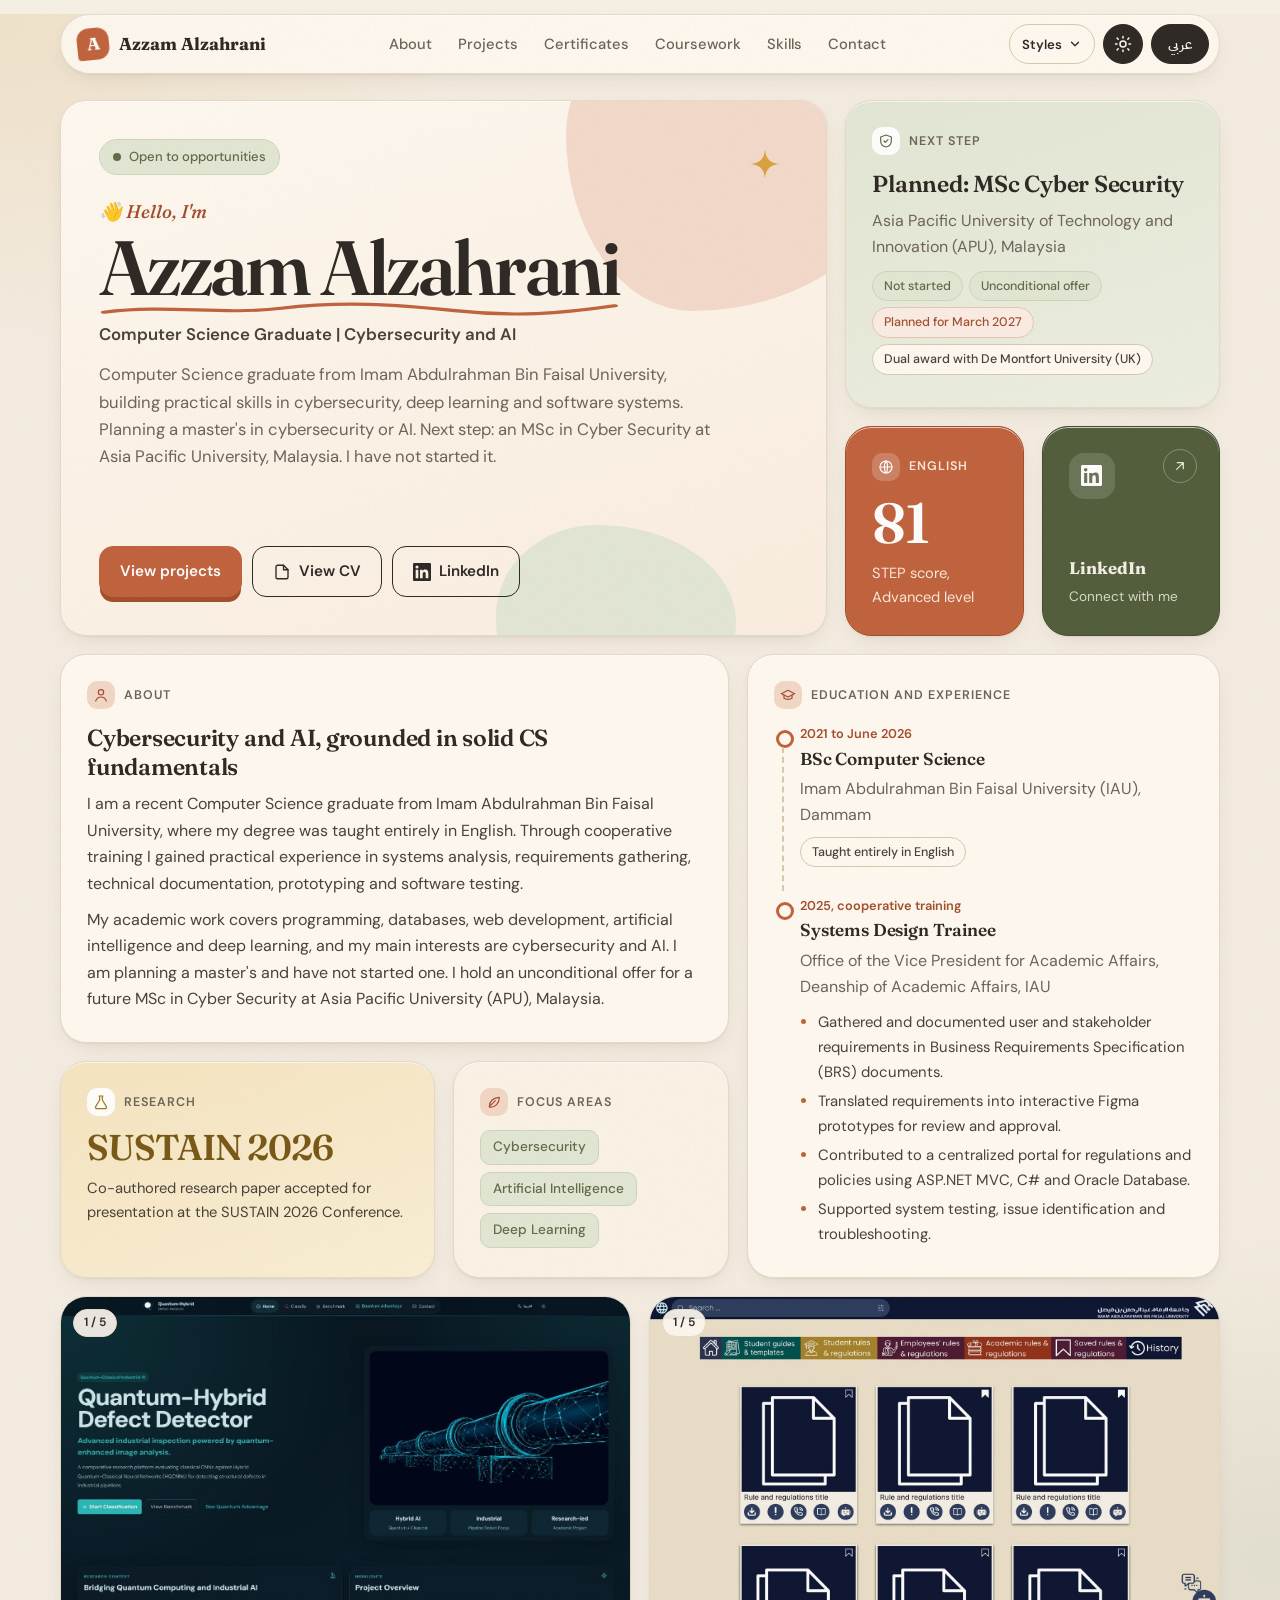
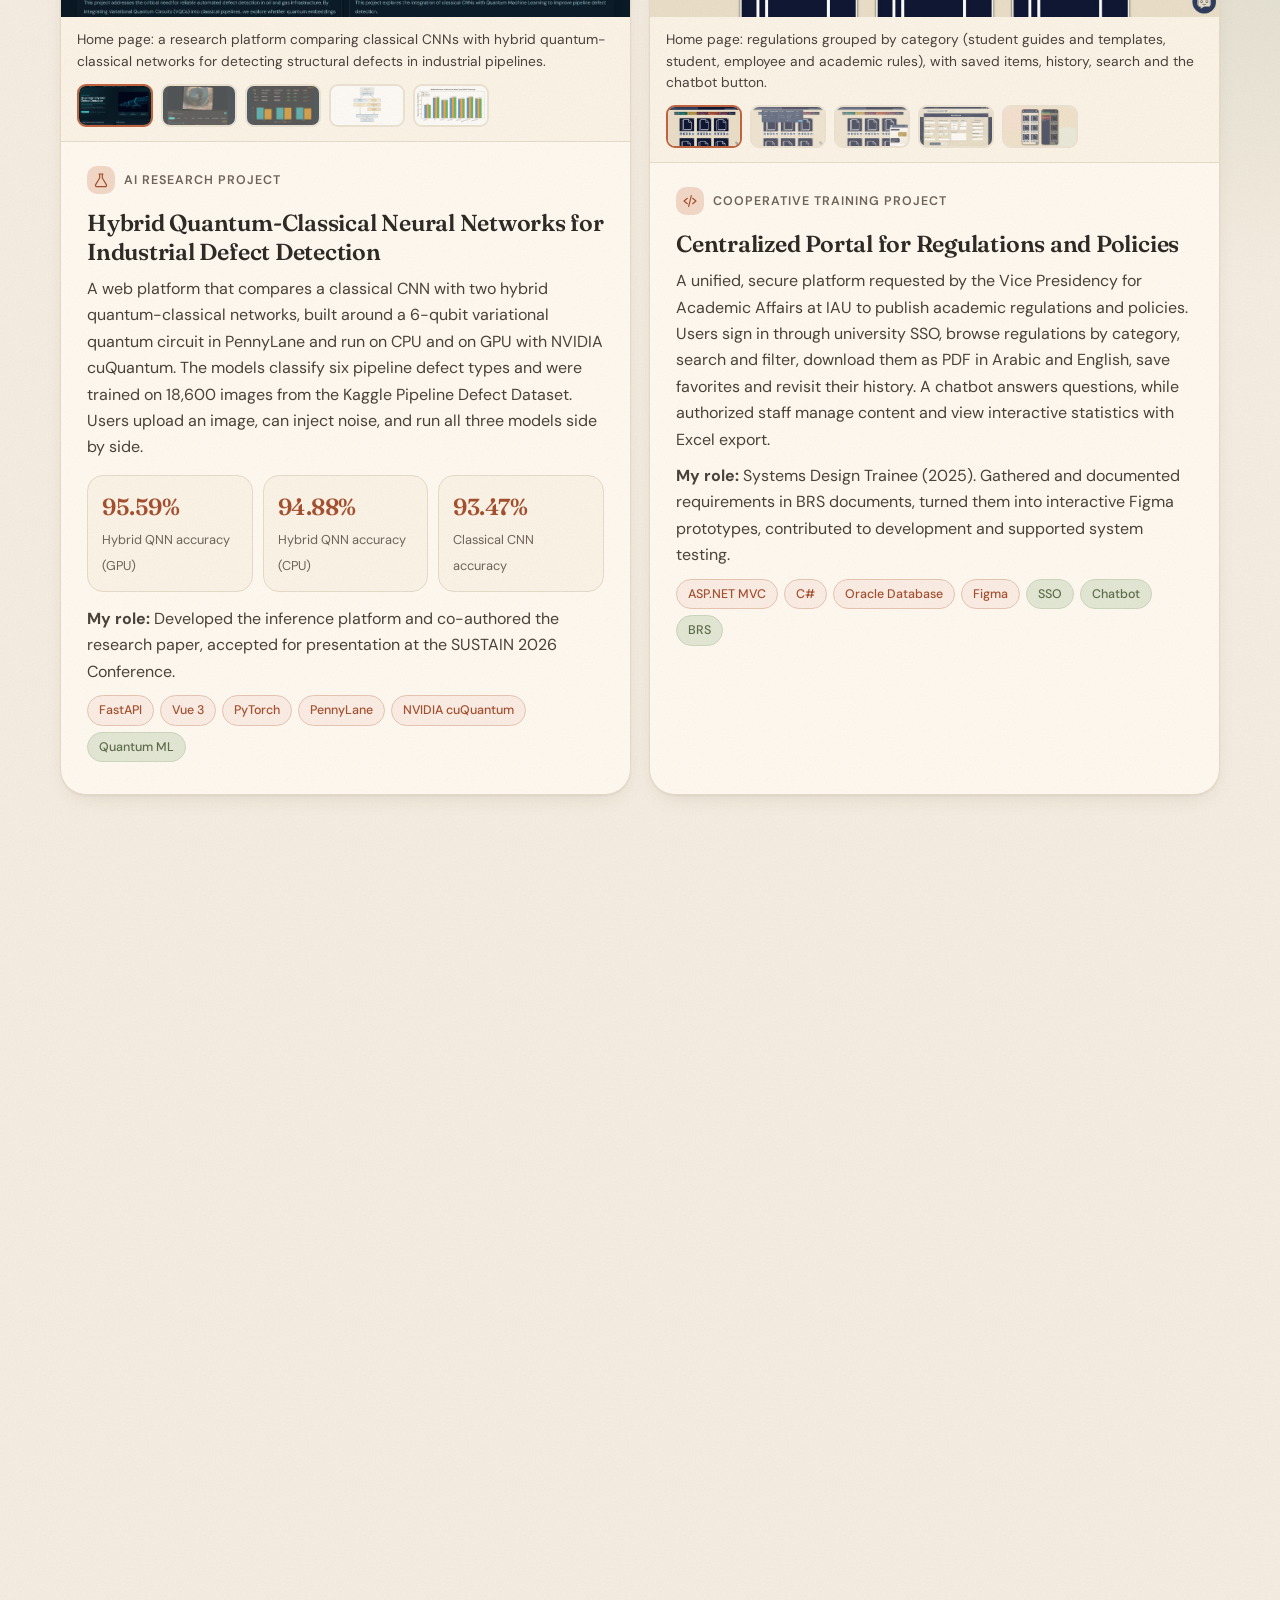
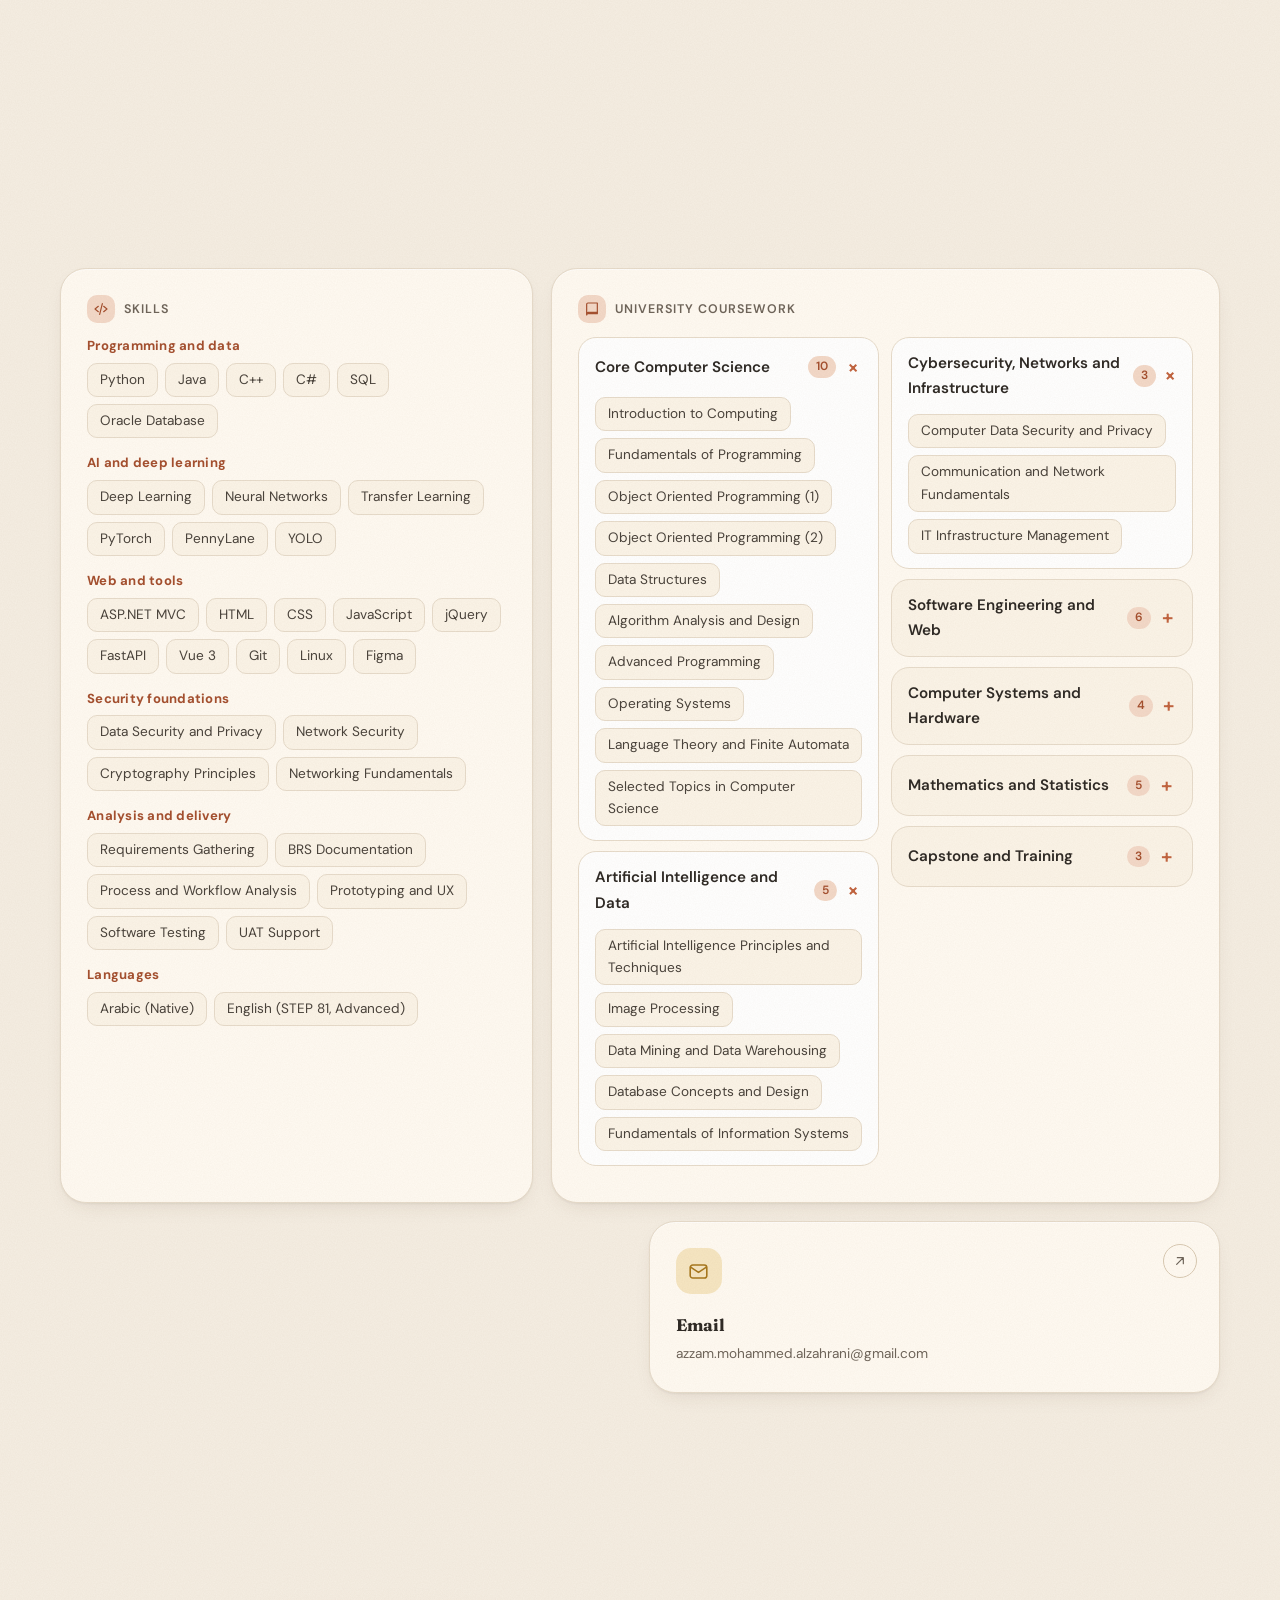
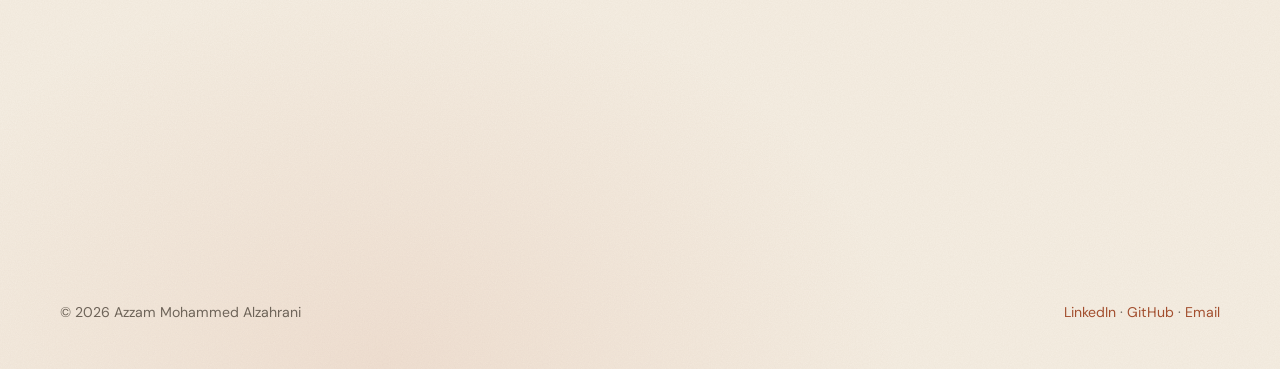
==== commit d440e095: "Fix certificate counts, portfolio return, and master's wording. Homepage themes now read the real ca" ====
--- a/index.html
+++ b/index.html
@@ -14,8 +14,8 @@
 <link rel="preconnect" href="https://fonts.googleapis.com">
 <link rel="preconnect" href="https://fonts.gstatic.com" crossorigin>
 <link rel="stylesheet" href="https://fonts.googleapis.com/css2?family=Fraunces:opsz,wght@9..144,500;9..144,600;9..144,700&family=DM+Sans:opsz,wght@9..40,400;9..40,500;9..40,600;9..40,700&family=IBM+Plex+Sans+Arabic:wght@400;500;600;700&family=Readex+Pro:wght@500;600;700&display=swap">
-<link rel="stylesheet" href="style.css?v=20261128">
-<script>(function(){var s=document.documentElement.getAttribute("data-style");if(!s)return;var bg={terminal:{light:"#f0f8f1",dark:"#061308"},aurora:{light:"#e5eaff",dark:"#100e24"},brutal:{light:"#f9f5e6",dark:"#13120c"},synth:{light:"#fbf2fb",dark:"#17091a"},editorial:{light:"#f8f1e5",dark:"#18100a"},blueprint:{light:"#ebf3fc",dark:"#0e2440"},bento:{light:"#f1f6fa",dark:"#0d1218"}};var mode=document.documentElement.getAttribute("data-mode")==="dark"?"dark":"light";var c=(bg[s]&&bg[s][mode])||"#111";var st=document.createElement("style");st.id="theme-boot";st.textContent='html[data-style="'+s+'"] body{background:'+c+'}html[data-style] main,html[data-style] footer,html[data-style] #menu,html[data-style] .menu-btn{display:none!important}';document.head.appendChild(st);var l=document.createElement("link");l.rel="stylesheet";l.id="theme-css";l.href="themes/"+s+".css?v=20261128";document.head.appendChild(l);})();</script>
+<link rel="stylesheet" href="style.css?v=20261129">
+<script>(function(){var s=document.documentElement.getAttribute("data-style");if(!s)return;var bg={terminal:{light:"#f0f8f1",dark:"#061308"},aurora:{light:"#e5eaff",dark:"#100e24"},brutal:{light:"#f9f5e6",dark:"#13120c"},synth:{light:"#fbf2fb",dark:"#17091a"},editorial:{light:"#f8f1e5",dark:"#18100a"},blueprint:{light:"#ebf3fc",dark:"#0e2440"},bento:{light:"#f1f6fa",dark:"#0d1218"}};var mode=document.documentElement.getAttribute("data-mode")==="dark"?"dark":"light";var c=(bg[s]&&bg[s][mode])||"#111";var st=document.createElement("style");st.id="theme-boot";st.textContent='html[data-style="'+s+'"] body{background:'+c+'}html[data-style] main,html[data-style] footer,html[data-style] #menu,html[data-style] .menu-btn{display:none!important}';document.head.appendChild(st);var l=document.createElement("link");l.rel="stylesheet";l.id="theme-css";l.href="themes/"+s+".css?v=20261129";document.head.appendChild(l);})();</script>
 </head>
 <body>
 <a class="skip" href="#main"><span class="l-en" lang="en">Skip to content</span><span class="l-ar" lang="ar">انتقل إلى المحتوى</span></a>
@@ -41,7 +41,7 @@
 <p class="hello"><span class="wave" aria-hidden="true">&#128075;</span> <span class="l-en" lang="en">Hello, I'm</span><span class="l-ar" lang="ar">أهلًا، أنا</span></p>
 <h1><span class="name"><span class="l-en" lang="en">Azzam Alzahrani</span><span class="l-ar" lang="ar">عزام الزهراني</span><svg class="squiggle" viewBox="0 0 300 20" preserveAspectRatio="none" aria-hidden="true"><path d="M3 14 C 40 4, 70 18, 105 9 S 170 4, 205 12 S 265 16, 297 6" fill="none" stroke="currentColor" stroke-width="4" stroke-linecap="round"/></svg></span></h1>
 <p class="role"><span class="l-en" lang="en">Computer Science Graduate | Cybersecurity and AI</span><span class="l-ar" lang="ar">خريج علوم الحاسب | الأمن السيبراني والذكاء الاصطناعي</span></p>
-<p class="lead"><span class="l-en" lang="en">Computer Science graduate from Imam Abdulrahman Bin Faisal University, building practical skills in cybersecurity, deep learning and software systems. Incoming MSc Cyber Security student at Asia Pacific University, Malaysia.</span><span class="l-ar" lang="ar">خريج علوم الحاسب من جامعة الإمام عبدالرحمن بن فيصل، أطوّر مهاراتي العملية في الأمن السيبراني والتعلّم العميق والأنظمة البرمجية. وأستعد لبدء دراسة الماجستير في الأمن السيبراني في جامعة آسيا والمحيط الهادئ (APU) بماليزيا.</span></p>
+<p class="lead"><span class="l-en" lang="en">Computer Science graduate from Imam Abdulrahman Bin Faisal University, building practical skills in cybersecurity, deep learning and software systems. Planning a master's in cybersecurity or AI. Next step: an MSc in Cyber Security at Asia Pacific University, Malaysia. I have not started it.</span><span class="l-ar" lang="ar">خريج علوم الحاسب من جامعة الإمام عبدالرحمن بن فيصل، أطوّر مهاراتي العملية في الأمن السيبراني والتعلّم العميق والأنظمة البرمجية. أخطط لدراسة الماجستير في الأمن السيبراني أو الذكاء الاصطناعي. الخطوة القادمة: ماجستير الأمن السيبراني في جامعة آسيا والمحيط الهادئ بماليزيا، ولم أبدأ الدراسة بعد.</span></p>
 </div>
 <div class="btns">
 <a class="btn primary" href="#projects"><span class="l-en" lang="en">View projects</span><span class="l-ar" lang="ar">استعرض المشاريع</span></a>
@@ -52,9 +52,9 @@
 
 <article class="tile offer s4 reveal">
 <p class="label"><svg viewBox="0 0 24 24" fill="none" stroke="currentColor" stroke-width="1.8" stroke-linecap="round" stroke-linejoin="round" aria-hidden="true"><path d="M12 3 4 6v6c0 5 3.5 8 8 9 4.5-1 8-4 8-9V6l-8-3z"/><path d="m9 12 2 2 4-4"/></svg><span class="l-en" lang="en">Next step</span><span class="l-ar" lang="ar">الخطوة القادمة</span></p>
-<h2><span class="l-en" lang="en">MSc Cyber Security</span><span class="l-ar" lang="ar">ماجستير الأمن السيبراني</span></h2>
+<h2><span class="l-en" lang="en">Planned: MSc Cyber Security</span><span class="l-ar" lang="ar">مخطط له: ماجستير الأمن السيبراني</span></h2>
 <p class="mut"><span class="l-en" lang="en">Asia Pacific University of Technology and Innovation (APU), Malaysia</span><span class="l-ar" lang="ar">جامعة آسيا والمحيط الهادئ للتكنولوجيا والابتكار (APU)، ماليزيا</span></p>
-<span class="pill t"><span class="l-en" lang="en">Unconditional offer</span><span class="l-ar" lang="ar">قبول غير مشروط</span></span><span class="pill a"><span class="l-en" lang="en">March 2027 intake</span><span class="l-ar" lang="ar">دفعة مارس 2027</span></span><span class="pill"><span class="l-en" lang="en">Dual award with De Montfort University (UK)</span><span class="l-ar" lang="ar">شهادة مزدوجة مع جامعة De Montfort (المملكة المتحدة)</span></span>
+<span class="pill t"><span class="l-en" lang="en">Not started</span><span class="l-ar" lang="ar">لم يبدأ</span></span><span class="pill t"><span class="l-en" lang="en">Unconditional offer</span><span class="l-ar" lang="ar">قبول غير مشروط</span></span><span class="pill a"><span class="l-en" lang="en">Planned for March 2027</span><span class="l-ar" lang="ar">مخطط لمارس 2027</span></span><span class="pill"><span class="l-en" lang="en">Dual award with De Montfort University (UK)</span><span class="l-ar" lang="ar">شهادة مزدوجة مع جامعة De Montfort (المملكة المتحدة)</span></span>
 </article>
 
 <article class="tile step s2 reveal">
@@ -72,7 +72,7 @@
 <p class="label"><svg viewBox="0 0 24 24" fill="none" stroke="currentColor" stroke-width="1.8" stroke-linecap="round" stroke-linejoin="round" aria-hidden="true"><circle cx="12" cy="8" r="4"/><path d="M4 21c1.5-4 4.5-6 8-6s6.5 2 8 6"/></svg><span class="l-en" lang="en">About</span><span class="l-ar" lang="ar">نبذة عني</span></p>
 <h2><span class="l-en" lang="en">Cybersecurity and AI, grounded in solid CS fundamentals</span><span class="l-ar" lang="ar">الأمن السيبراني والذكاء الاصطناعي على أساس متين من علوم الحاسب</span></h2>
 <p><span class="l-en" lang="en">I am a recent Computer Science graduate from Imam Abdulrahman Bin Faisal University, where my degree was taught entirely in English. Through cooperative training I gained practical experience in systems analysis, requirements gathering, technical documentation, prototyping and software testing.</span><span class="l-ar" lang="ar">تخرجت حديثًا في علوم الحاسب من جامعة الإمام عبدالرحمن بن فيصل، وكانت دراستي باللغة الإنجليزية بالكامل. واكتسبت خلال التدريب التعاوني خبرة عملية في تحليل الأنظمة وجمع المتطلبات والتوثيق التقني وبناء النماذج الأولية واختبار البرمجيات.</span></p>
-<p style="margin:0"><span class="l-en" lang="en">My academic work covers programming, databases, web development, artificial intelligence and deep learning, and my main interests are cybersecurity and AI. I hold an unconditional offer for an MSc in Cyber Security at Asia Pacific University (APU), Malaysia.</span><span class="l-ar" lang="ar">تشمل دراستي البرمجة وقواعد البيانات وتطوير الويب والذكاء الاصطناعي والتعلّم العميق، واهتمامي الأساسي هو الأمن السيبراني والذكاء الاصطناعي. وحصلت على قبول غير مشروط لدراسة الماجستير في الأمن السيبراني في جامعة آسيا والمحيط الهادئ (APU) بماليزيا.</span></p>
+<p style="margin:0"><span class="l-en" lang="en">My academic work covers programming, databases, web development, artificial intelligence and deep learning, and my main interests are cybersecurity and AI. I am planning a master's and have not started one. I hold an unconditional offer for a future MSc in Cyber Security at Asia Pacific University (APU), Malaysia.</span><span class="l-ar" lang="ar">تشمل دراستي البرمجة وقواعد البيانات وتطوير الويب والذكاء الاصطناعي والتعلّم العميق، واهتمامي الأساسي هو الأمن السيبراني والذكاء الاصطناعي. أخطط للماجستير ولم أبدأه بعد. وحصلت على قبول غير مشروط لماجستير مستقبلي في الأمن السيبراني في جامعة آسيا والمحيط الهادئ (APU) بماليزيا.</span></p>
 </article>
 
 <article class="tile s5 r2 reveal" id="education">
@@ -224,7 +224,7 @@
 <button class="ln" type="button" aria-label="Next image">&#8250;</button>
 <p></p>
 </div>
-<script src="main.js?v=20261128"></script>
+<script src="main.js?v=20261129"></script>
 <script data-goatcounter="https://xazzamx.goatcounter.com/count" async src="//gc.zgo.at/count.js"></script>
 </body>
 </html>
--- a/style.css
+++ b/style.css
@@ -320,6 +320,7 @@
 html[data-style] .nav .bar{background:var(--surface);border-color:var(--border);color:var(--text)}
 html[data-style] .brand,html[data-style] .brand:hover{color:var(--text)}
 html[data-style] .exp a{color:var(--accent)}
+html[data-style] a.back-port{display:inline-flex;align-items:center;width:max-content;margin:4px 0 14px;padding:10px 16px;border-radius:999px;background:var(--primary);color:var(--primary-contrast);font-weight:700;text-decoration:none}
 html[data-style] .mark{background:var(--primary);color:var(--primary-contrast)}
 html[data-style] .lang-btn,html[data-style] .mode-btn{background:var(--text);color:var(--bg);border-color:var(--text)}
 html[data-style] .lang-btn:hover,html[data-style] .mode-btn:hover{background:var(--primary);color:var(--primary-contrast);border-color:var(--primary)}
@@ -339,6 +340,10 @@
   --sand:#3a3228;--mustard:#e2b45a;--mustard-l:#3a3018;
   --shadow:0 1px 0 rgba(255,255,255,.04) inset,0 1px 2px rgba(0,0,0,.35),0 8px 24px -12px rgba(0,0,0,.55);
   --shadow-h:0 1px 0 rgba(255,255,255,.05) inset,0 2px 4px rgba(0,0,0,.35),0 22px 40px -18px rgba(0,0,0,.7)}
+html[data-mode="dark"]:not([data-style]) .nav .bar{background:rgba(28,24,20,.94);border-color:#8d7b68}
+html[data-mode="dark"]:not([data-style]) .brand,html[data-mode="dark"]:not([data-style]) .brand:hover,html[data-mode="dark"]:not([data-style]) .hero h1{color:#f6f0e6}
+html[data-mode="dark"]:not([data-style]) .nav ul a{color:#d4c4b0}
+html[data-mode="dark"]:not([data-style]) .nav ul a:hover{color:#f6f0e6;background:#3a3228}
 html[data-mode="dark"]:not([data-style]) body::before{background:none}
 html[data-mode="dark"]:not([data-style]) body::after{mix-blend-mode:overlay;opacity:.14}
 html[data-mode="dark"]:not([data-style]) .hero{background:linear-gradient(160deg,#262019 0%,#2e271f 100%)}
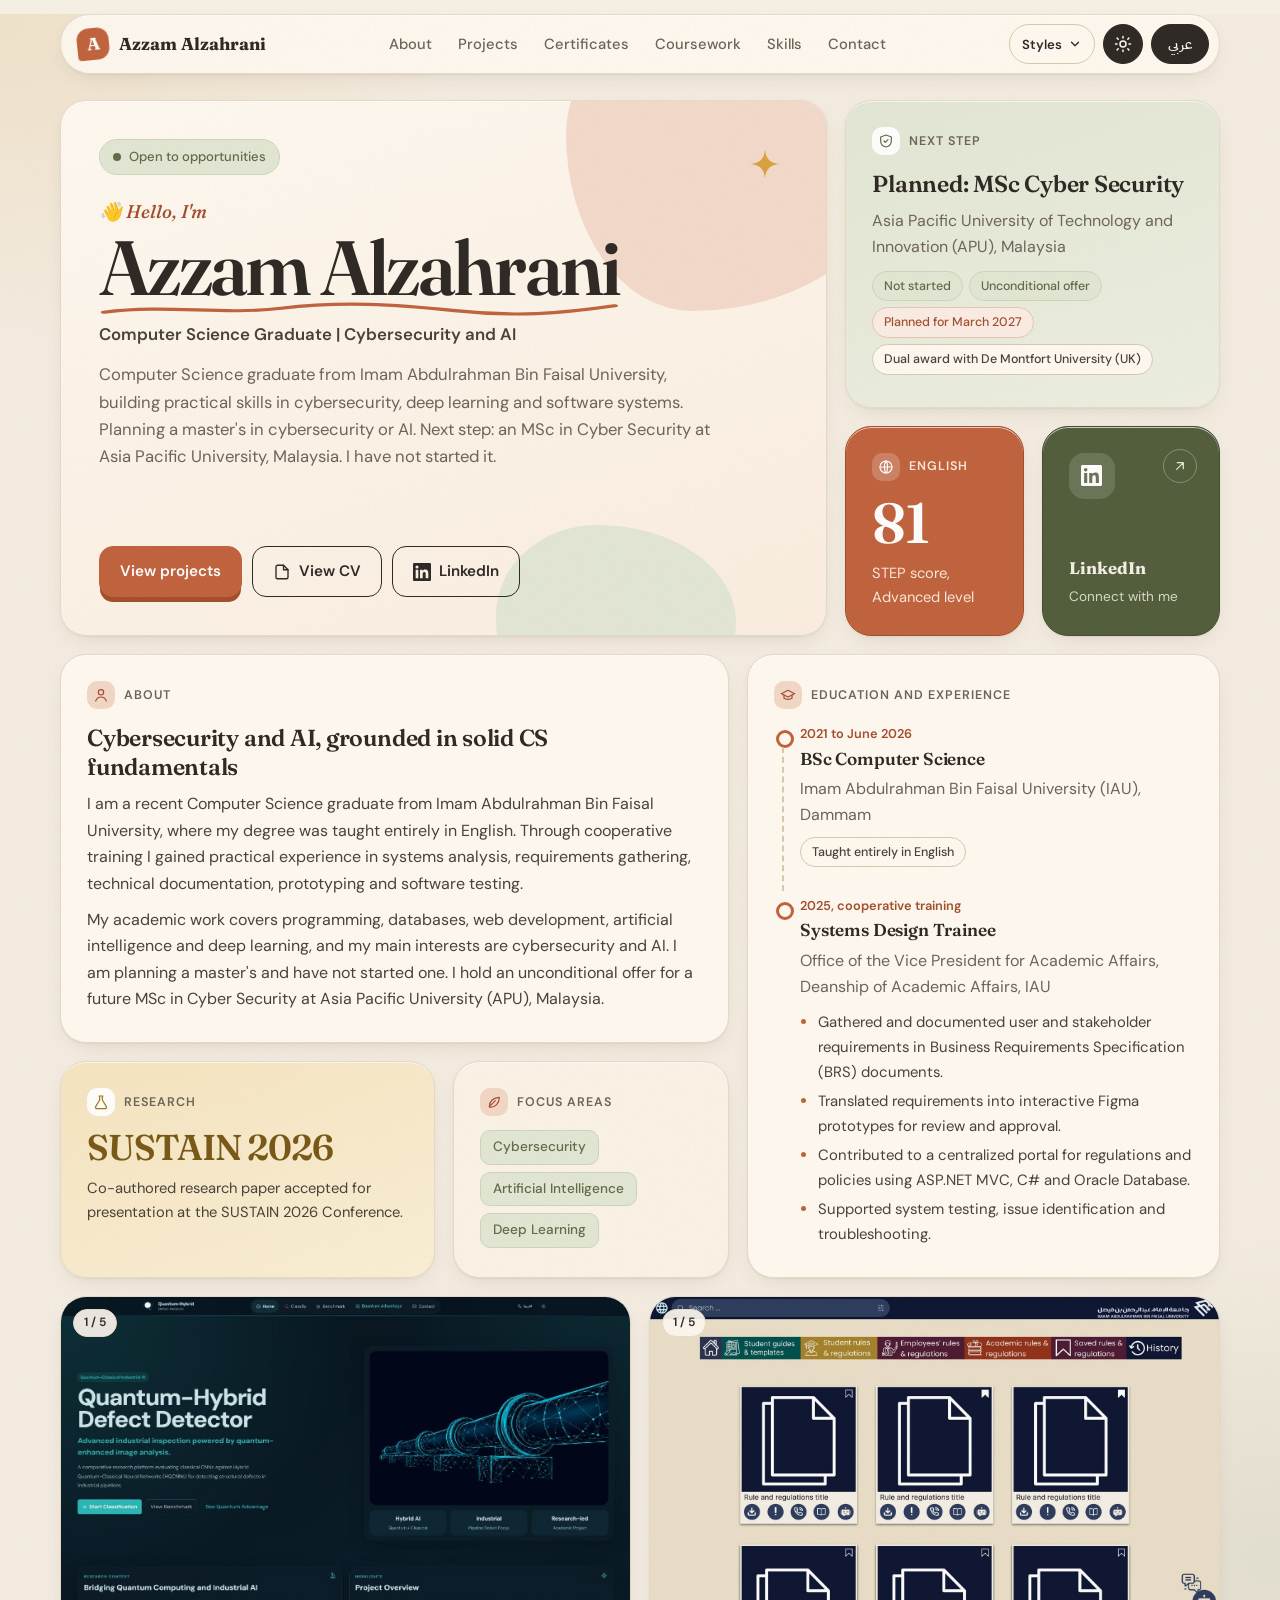
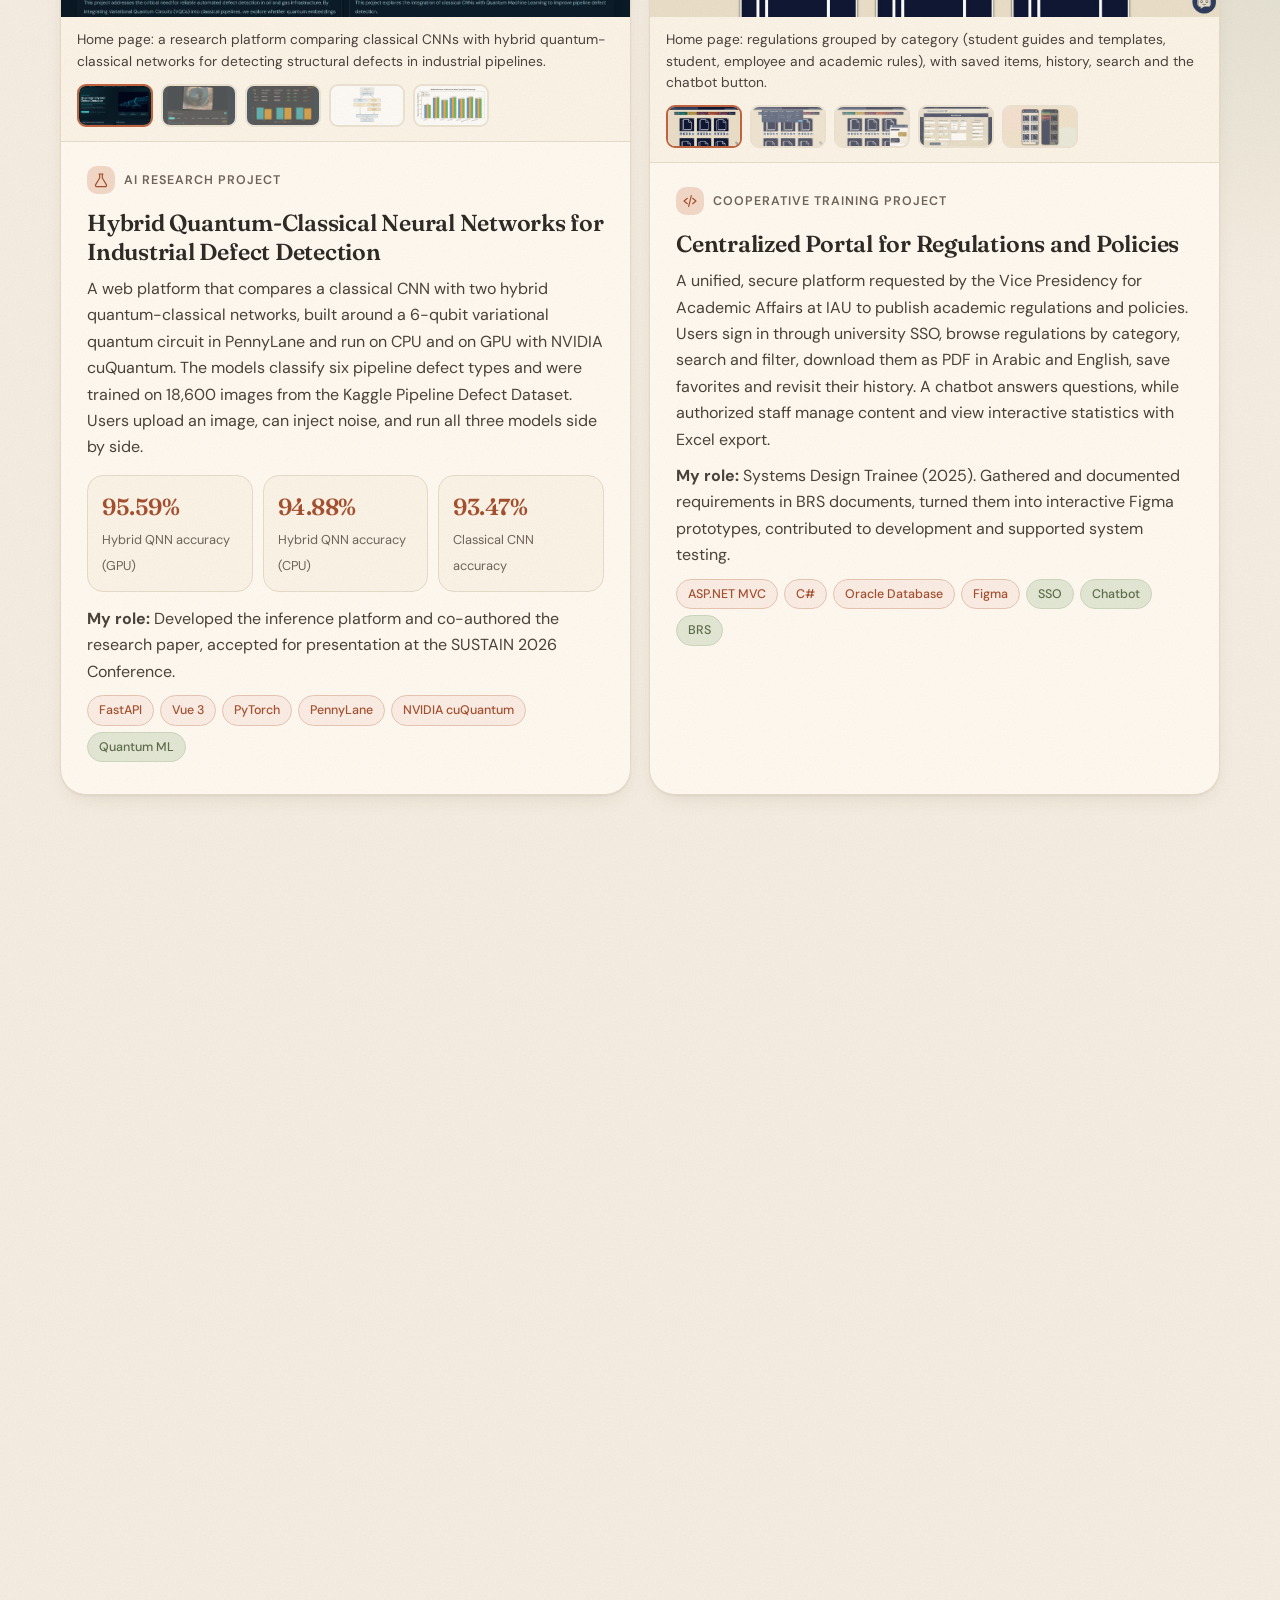
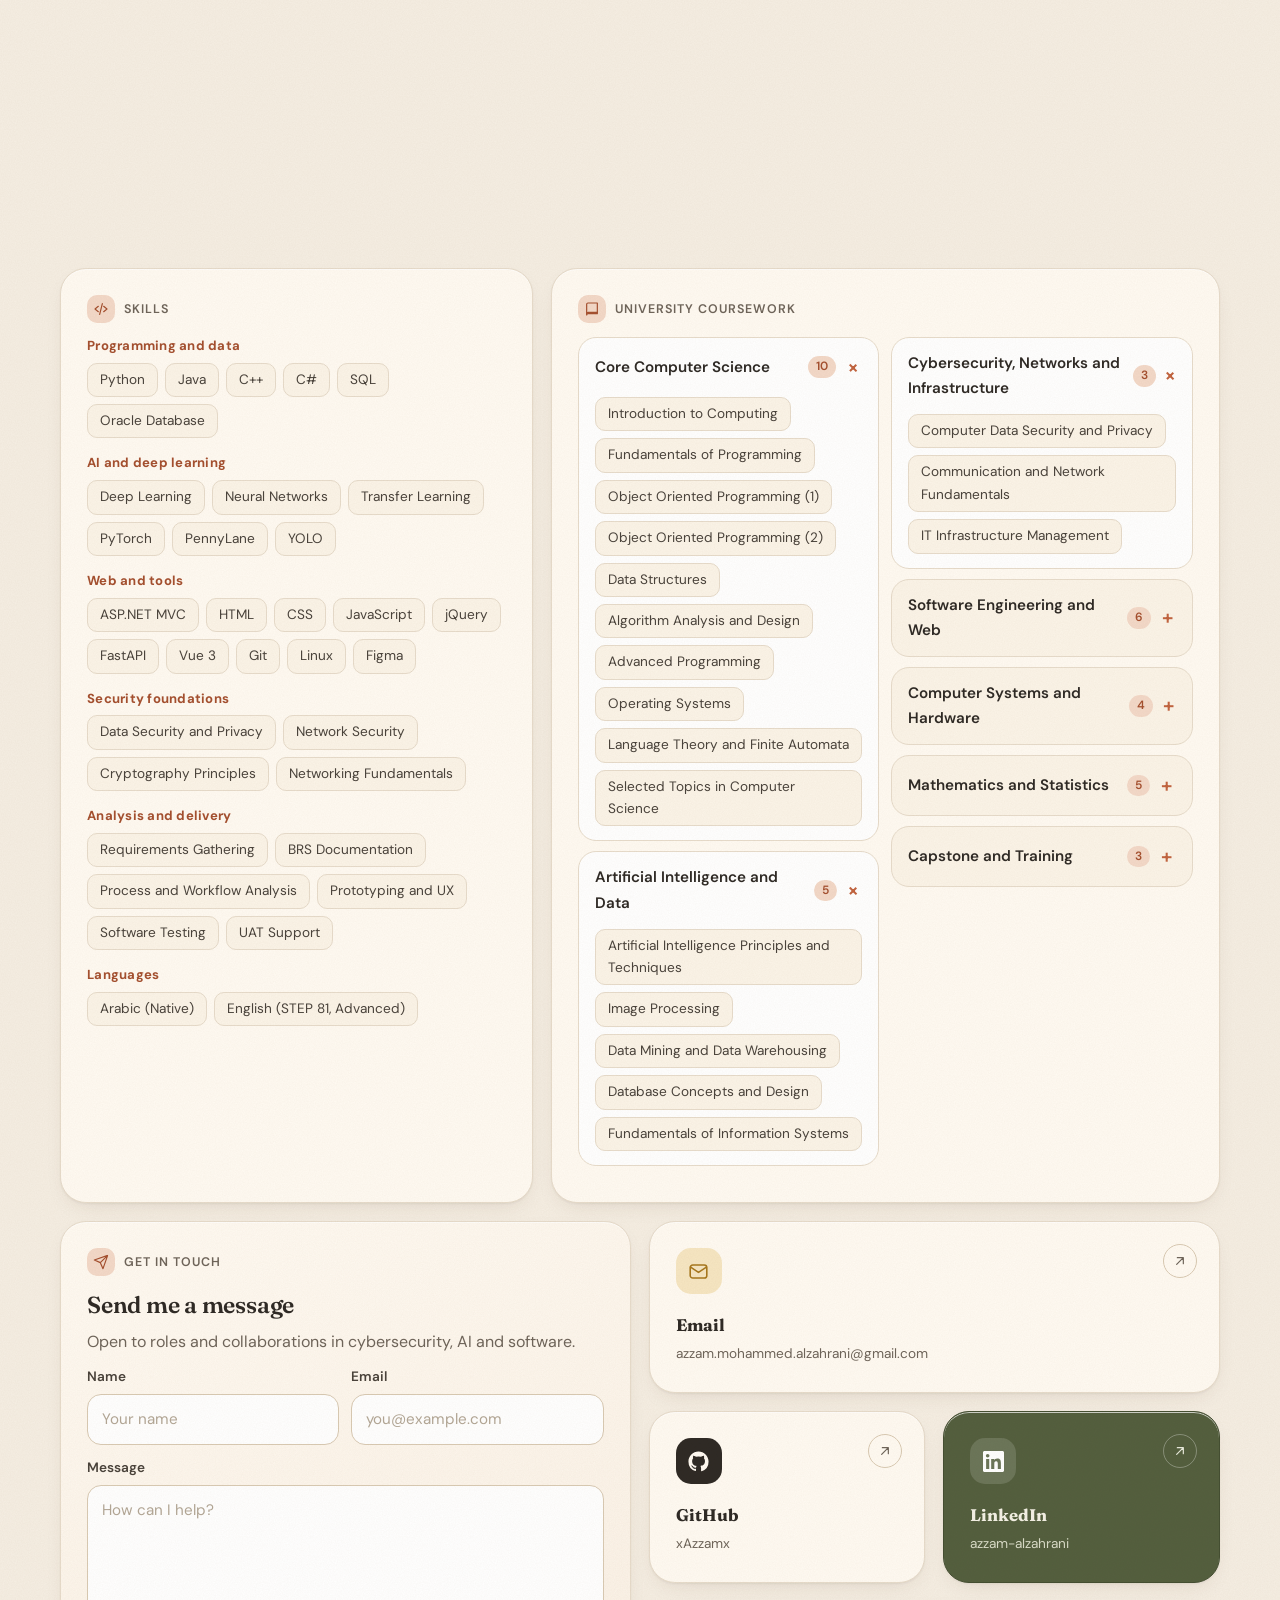
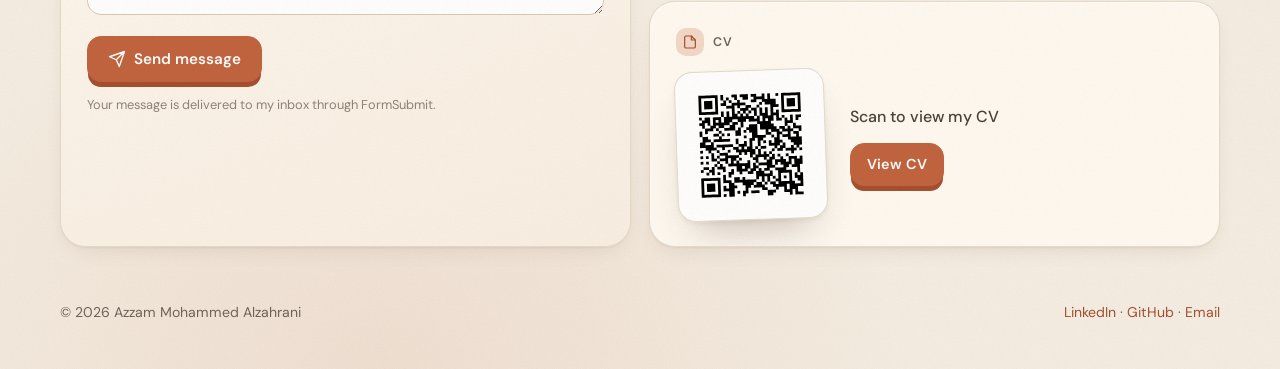
==== commit 6cb2e70c: "Add six experimental layouts to the Styles menu. Windows 95, a CSS 3D room, manga, Frutiger Aero, cl" ====
--- a/index.html
+++ b/index.html
@@ -4,7 +4,7 @@
 <meta charset="utf-8">
 <meta name="viewport" content="width=device-width, initial-scale=1">
 <title>Azzam Alzahrani | Computer Science Graduate, Cybersecurity and AI</title>
-<script>(function(){try{var h=document.documentElement;var l=localStorage.getItem("lang");if(l==="ar"){h.lang="ar";h.dir="rtl";}var mode=localStorage.getItem("color");if(mode!=="light"&&mode!=="dark"){mode=(window.matchMedia&&matchMedia("(prefers-color-scheme: dark)").matches)?"dark":"light";}h.setAttribute("data-mode",mode);var ok={terminal:1,aurora:1,brutal:1,synth:1,editorial:1,blueprint:1,bento:1};var s=localStorage.getItem("style");var m=/[?&]style=(classic|terminal|aurora|brutal|synth|editorial|blueprint|bento)(?:&|$)/.exec(location.search);if(m){s=m[1];try{localStorage.setItem("style",s);}catch(e){}}if(s&&ok[s])h.setAttribute("data-style",s);}catch(e){}})();</script>
+<script>(function(){try{var h=document.documentElement;var l=localStorage.getItem("lang");if(l==="ar"){h.lang="ar";h.dir="rtl";}var mode=localStorage.getItem("color");if(mode!=="light"&&mode!=="dark"){mode=(window.matchMedia&&matchMedia("(prefers-color-scheme: dark)").matches)?"dark":"light";}h.setAttribute("data-mode",mode);var ok={terminal:1,aurora:1,brutal:1,synth:1,editorial:1,blueprint:1,bento:1,win95:1,room:1,manga:1,aero:1,clay:1,film:1};var s=localStorage.getItem("style");var m=/[?&]style=(classic|terminal|aurora|brutal|synth|editorial|blueprint|bento|win95|room|manga|aero|clay|film)(?:&|$)/.exec(location.search);if(m){s=m[1];try{localStorage.setItem("style",s);}catch(e){}}if(s&&ok[s])h.setAttribute("data-style",s);}catch(e){}})();</script>
 <meta name="description" content="Portfolio of Azzam Mohammed Alzahrani, Computer Science graduate focused on cybersecurity and artificial intelligence.">
 <meta name="theme-color" content="#f5eee3">
 <meta property="og:title" content="Azzam Alzahrani | Cybersecurity and AI">
@@ -14,8 +14,8 @@
 <link rel="preconnect" href="https://fonts.googleapis.com">
 <link rel="preconnect" href="https://fonts.gstatic.com" crossorigin>
 <link rel="stylesheet" href="https://fonts.googleapis.com/css2?family=Fraunces:opsz,wght@9..144,500;9..144,600;9..144,700&family=DM+Sans:opsz,wght@9..40,400;9..40,500;9..40,600;9..40,700&family=IBM+Plex+Sans+Arabic:wght@400;500;600;700&family=Readex+Pro:wght@500;600;700&display=swap">
-<link rel="stylesheet" href="style.css?v=20261129">
-<script>(function(){var s=document.documentElement.getAttribute("data-style");if(!s)return;var bg={terminal:{light:"#f0f8f1",dark:"#061308"},aurora:{light:"#e5eaff",dark:"#100e24"},brutal:{light:"#f9f5e6",dark:"#13120c"},synth:{light:"#fbf2fb",dark:"#17091a"},editorial:{light:"#f8f1e5",dark:"#18100a"},blueprint:{light:"#ebf3fc",dark:"#0e2440"},bento:{light:"#f1f6fa",dark:"#0d1218"}};var mode=document.documentElement.getAttribute("data-mode")==="dark"?"dark":"light";var c=(bg[s]&&bg[s][mode])||"#111";var st=document.createElement("style");st.id="theme-boot";st.textContent='html[data-style="'+s+'"] body{background:'+c+'}html[data-style] main,html[data-style] footer,html[data-style] #menu,html[data-style] .menu-btn{display:none!important}';document.head.appendChild(st);var l=document.createElement("link");l.rel="stylesheet";l.id="theme-css";l.href="themes/"+s+".css?v=20261129";document.head.appendChild(l);})();</script>
+<link rel="stylesheet" href="style.css?v=20261130">
+<script>(function(){var s=document.documentElement.getAttribute("data-style");if(!s)return;var bg={terminal:{light:"#f0f8f1",dark:"#061308"},aurora:{light:"#e5eaff",dark:"#100e24"},brutal:{light:"#f9f5e6",dark:"#13120c"},synth:{light:"#fbf2fb",dark:"#17091a"},editorial:{light:"#f8f1e5",dark:"#18100a"},blueprint:{light:"#ebf3fc",dark:"#0e2440"},bento:{light:"#f1f6fa",dark:"#0d1218"},win95:{light:"#008080",dark:"#0d3333"},room:{light:"#f4efe6",dark:"#1a140f"},manga:{light:"#f7f4ea",dark:"#141414"},aero:{light:"#c5e8f8",dark:"#1a2744"},clay:{light:"#f6efe6",dark:"#2a1c18"},film:{light:"#efe8dc",dark:"#0e0e0e"}};var mode=document.documentElement.getAttribute("data-mode")==="dark"?"dark":"light";var c=(bg[s]&&bg[s][mode])||"#111";var st=document.createElement("style");st.id="theme-boot";st.textContent='html[data-style="'+s+'"] body{background:'+c+'}html[data-style] main,html[data-style] footer,html[data-style] #menu,html[data-style] .menu-btn{display:none!important}';document.head.appendChild(st);var l=document.createElement("link");l.rel="stylesheet";l.id="theme-css";l.href="themes/"+s+".css?v=20261130";document.head.appendChild(l);})();</script>
 </head>
 <body>
 <a class="skip" href="#main"><span class="l-en" lang="en">Skip to content</span><span class="l-ar" lang="ar">انتقل إلى المحتوى</span></a>
@@ -25,7 +25,7 @@
 <li><a href="#about"><span class="l-en" lang="en">About</span><span class="l-ar" lang="ar">نبذة</span></a></li><li><a href="#projects"><span class="l-en" lang="en">Projects</span><span class="l-ar" lang="ar">المشاريع</span></a></li><li><a href="#certificates"><span class="l-en" lang="en">Certificates</span><span class="l-ar" lang="ar">الشهادات</span></a></li><li><a href="#coursework"><span class="l-en" lang="en">Coursework</span><span class="l-ar" lang="ar">المقررات</span></a></li><li><a href="#skills"><span class="l-en" lang="en">Skills</span><span class="l-ar" lang="ar">المهارات</span></a></li><li><a href="#contact"><span class="l-en" lang="en">Contact</span><span class="l-ar" lang="ar">تواصل</span></a></li>
 </ul></nav>
 <div class="nav-actions">
-<div class="style-switch" id="style-switch"><button class="style-btn" type="button" id="style-btn" aria-haspopup="listbox" aria-expanded="false" aria-controls="style-menu"><span class="l-en" lang="en">Styles</span><span class="l-ar" lang="ar">التصاميم</span><svg viewBox="0 0 24 24" aria-hidden="true"><path d="M6 9l6 6 6-6" fill="none" stroke="currentColor" stroke-width="2.2" stroke-linecap="round" stroke-linejoin="round"/></svg></button><ul class="style-menu" id="style-menu" role="listbox" hidden><li role="option" data-style-id="classic" aria-selected="true" tabindex="0"><span class="sn"><span class="l-en" lang="en">Classic</span><span class="l-ar" lang="ar">كلاسيكي</span></span></li><li role="option" data-style-id="terminal" aria-selected="false" tabindex="-1"><span class="sn"><span class="l-en" lang="en">Terminal</span><span class="l-ar" lang="ar">الطرفية</span></span><span class="sx"><span class="l-en" lang="en">Experimental</span><span class="l-ar" lang="ar">تجريبي</span></span></li><li role="option" data-style-id="aurora" aria-selected="false" tabindex="-1"><span class="sn"><span class="l-en" lang="en">Aurora Glass</span><span class="l-ar" lang="ar">زجاج الشفق</span></span><span class="sx"><span class="l-en" lang="en">Experimental</span><span class="l-ar" lang="ar">تجريبي</span></span></li><li role="option" data-style-id="brutal" aria-selected="false" tabindex="-1"><span class="sn"><span class="l-en" lang="en">Neo Brutal</span><span class="l-ar" lang="ar">الوحشي الجديد</span></span><span class="sx"><span class="l-en" lang="en">Experimental</span><span class="l-ar" lang="ar">تجريبي</span></span></li><li role="option" data-style-id="synth" aria-selected="false" tabindex="-1"><span class="sn"><span class="l-en" lang="en">Synthwave</span><span class="l-ar" lang="ar">سينثويف</span></span><span class="sx"><span class="l-en" lang="en">Experimental</span><span class="l-ar" lang="ar">تجريبي</span></span></li><li role="option" data-style-id="editorial" aria-selected="false" tabindex="-1"><span class="sn"><span class="l-en" lang="en">Editorial</span><span class="l-ar" lang="ar">تحريري</span></span><span class="sx"><span class="l-en" lang="en">Experimental</span><span class="l-ar" lang="ar">تجريبي</span></span></li><li role="option" data-style-id="blueprint" aria-selected="false" tabindex="-1"><span class="sn"><span class="l-en" lang="en">Blueprint</span><span class="l-ar" lang="ar">المخطط</span></span><span class="sx"><span class="l-en" lang="en">Experimental</span><span class="l-ar" lang="ar">تجريبي</span></span></li><li role="option" data-style-id="bento" aria-selected="false" tabindex="-1"><span class="sn"><span class="l-en" lang="en">Dashboard</span><span class="l-ar" lang="ar">اللوحة</span></span><span class="sx"><span class="l-en" lang="en">Experimental</span><span class="l-ar" lang="ar">تجريبي</span></span></li></ul></div>
+<div class="style-switch" id="style-switch"><button class="style-btn" type="button" id="style-btn" aria-haspopup="listbox" aria-expanded="false" aria-controls="style-menu"><span class="l-en" lang="en">Styles</span><span class="l-ar" lang="ar">التصاميم</span><svg viewBox="0 0 24 24" aria-hidden="true"><path d="M6 9l6 6 6-6" fill="none" stroke="currentColor" stroke-width="2.2" stroke-linecap="round" stroke-linejoin="round"/></svg></button><ul class="style-menu" id="style-menu" role="listbox" hidden><li role="option" data-style-id="classic" aria-selected="true" tabindex="0"><span class="sn"><span class="l-en" lang="en">Classic</span><span class="l-ar" lang="ar">كلاسيكي</span></span></li><li role="option" data-style-id="terminal" aria-selected="false" tabindex="-1"><span class="sn"><span class="l-en" lang="en">Terminal</span><span class="l-ar" lang="ar">الطرفية</span></span><span class="sx"><span class="l-en" lang="en">Experimental</span><span class="l-ar" lang="ar">تجريبي</span></span></li><li role="option" data-style-id="aurora" aria-selected="false" tabindex="-1"><span class="sn"><span class="l-en" lang="en">Aurora Glass</span><span class="l-ar" lang="ar">زجاج الشفق</span></span><span class="sx"><span class="l-en" lang="en">Experimental</span><span class="l-ar" lang="ar">تجريبي</span></span></li><li role="option" data-style-id="brutal" aria-selected="false" tabindex="-1"><span class="sn"><span class="l-en" lang="en">Neo Brutal</span><span class="l-ar" lang="ar">الوحشي الجديد</span></span><span class="sx"><span class="l-en" lang="en">Experimental</span><span class="l-ar" lang="ar">تجريبي</span></span></li><li role="option" data-style-id="synth" aria-selected="false" tabindex="-1"><span class="sn"><span class="l-en" lang="en">Synthwave</span><span class="l-ar" lang="ar">سينثويف</span></span><span class="sx"><span class="l-en" lang="en">Experimental</span><span class="l-ar" lang="ar">تجريبي</span></span></li><li role="option" data-style-id="editorial" aria-selected="false" tabindex="-1"><span class="sn"><span class="l-en" lang="en">Editorial</span><span class="l-ar" lang="ar">تحريري</span></span><span class="sx"><span class="l-en" lang="en">Experimental</span><span class="l-ar" lang="ar">تجريبي</span></span></li><li role="option" data-style-id="blueprint" aria-selected="false" tabindex="-1"><span class="sn"><span class="l-en" lang="en">Blueprint</span><span class="l-ar" lang="ar">المخطط</span></span><span class="sx"><span class="l-en" lang="en">Experimental</span><span class="l-ar" lang="ar">تجريبي</span></span></li><li role="option" data-style-id="bento" aria-selected="false" tabindex="-1"><span class="sn"><span class="l-en" lang="en">Dashboard</span><span class="l-ar" lang="ar">اللوحة</span></span><span class="sx"><span class="l-en" lang="en">Experimental</span><span class="l-ar" lang="ar">تجريبي</span></span></li><li role="option" data-style-id="win95" aria-selected="false" tabindex="-1"><span class="sn"><span class="l-en" lang="en">Windows 95</span><span class="l-ar" lang="ar">ويندوز 95</span></span><span class="sx"><span class="l-en" lang="en">Experimental</span><span class="l-ar" lang="ar">تجريبي</span></span></li><li role="option" data-style-id="room" aria-selected="false" tabindex="-1"><span class="sn"><span class="l-en" lang="en">3D Room</span><span class="l-ar" lang="ar">الغرفة</span></span><span class="sx"><span class="l-en" lang="en">Experimental</span><span class="l-ar" lang="ar">تجريبي</span></span></li><li role="option" data-style-id="manga" aria-selected="false" tabindex="-1"><span class="sn"><span class="l-en" lang="en">Manga</span><span class="l-ar" lang="ar">مانجا</span></span><span class="sx"><span class="l-en" lang="en">Experimental</span><span class="l-ar" lang="ar">تجريبي</span></span></li><li role="option" data-style-id="aero" aria-selected="false" tabindex="-1"><span class="sn"><span class="l-en" lang="en">Frutiger Aero</span><span class="l-ar" lang="ar">أيرو</span></span><span class="sx"><span class="l-en" lang="en">Experimental</span><span class="l-ar" lang="ar">تجريبي</span></span></li><li role="option" data-style-id="clay" aria-selected="false" tabindex="-1"><span class="sn"><span class="l-en" lang="en">Clay</span><span class="l-ar" lang="ar">صلصال</span></span><span class="sx"><span class="l-en" lang="en">Experimental</span><span class="l-ar" lang="ar">تجريبي</span></span></li><li role="option" data-style-id="film" aria-selected="false" tabindex="-1"><span class="sn"><span class="l-en" lang="en">Film Strip</span><span class="l-ar" lang="ar">شريط الفيلم</span></span><span class="sx"><span class="l-en" lang="en">Experimental</span><span class="l-ar" lang="ar">تجريبي</span></span></li></ul></div>
 <button class="mode-btn" type="button" id="mode-btn" aria-label="Switch to dark mode"><svg class="ico-sun" viewBox="0 0 24 24" aria-hidden="true"><circle cx="12" cy="12" r="4" fill="none" stroke="currentColor" stroke-width="2"/><path d="M12 2v2M12 20v2M4.2 4.2l1.4 1.4M18.4 18.4l1.4 1.4M19.8 4.2l-1.4 1.4M5.6 18.4l-1.4 1.4M2 12h2M20 12h2" fill="none" stroke="currentColor" stroke-width="2" stroke-linecap="round"/></svg><svg class="ico-moon" viewBox="0 0 24 24" aria-hidden="true"><path d="M21 14.5A8.5 8.5 0 1 1 9.5 3a7 7 0 0 0 11.5 11.5z" fill="none" stroke="currentColor" stroke-width="2" stroke-linejoin="round"/></svg></button>
 <button class="lang-btn" type="button" id="lang-btn" aria-label="Switch language"><span class="l-en" lang="ar">عربي</span><span class="l-ar" lang="en">EN</span></button>
 <button class="menu-btn" aria-expanded="false" aria-controls="menu" aria-label="Menu"><span></span><span></span><span></span></button>
@@ -224,7 +224,7 @@
 <button class="ln" type="button" aria-label="Next image">&#8250;</button>
 <p></p>
 </div>
-<script src="main.js?v=20261129"></script>
+<script src="main.js?v=20261130"></script>
 <script data-goatcounter="https://xazzamx.goatcounter.com/count" async src="//gc.zgo.at/count.js"></script>
 </body>
 </html>
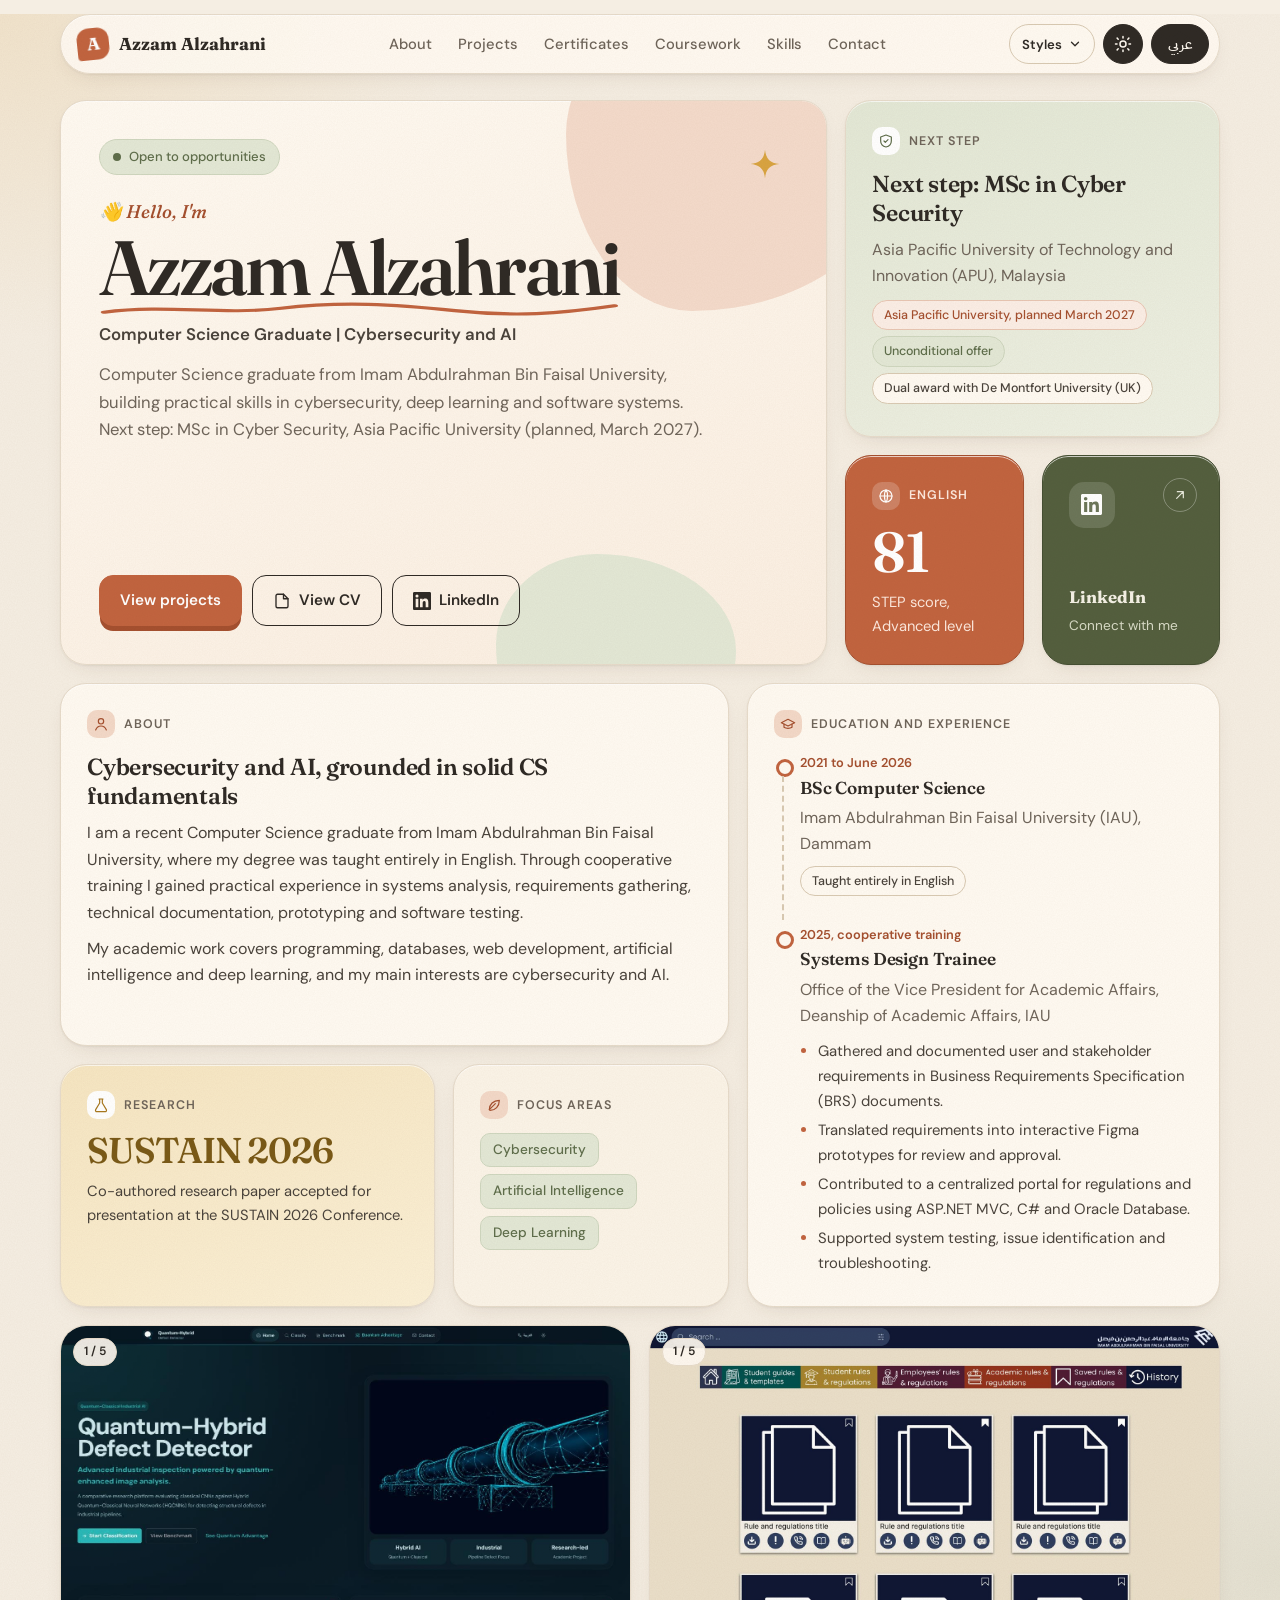
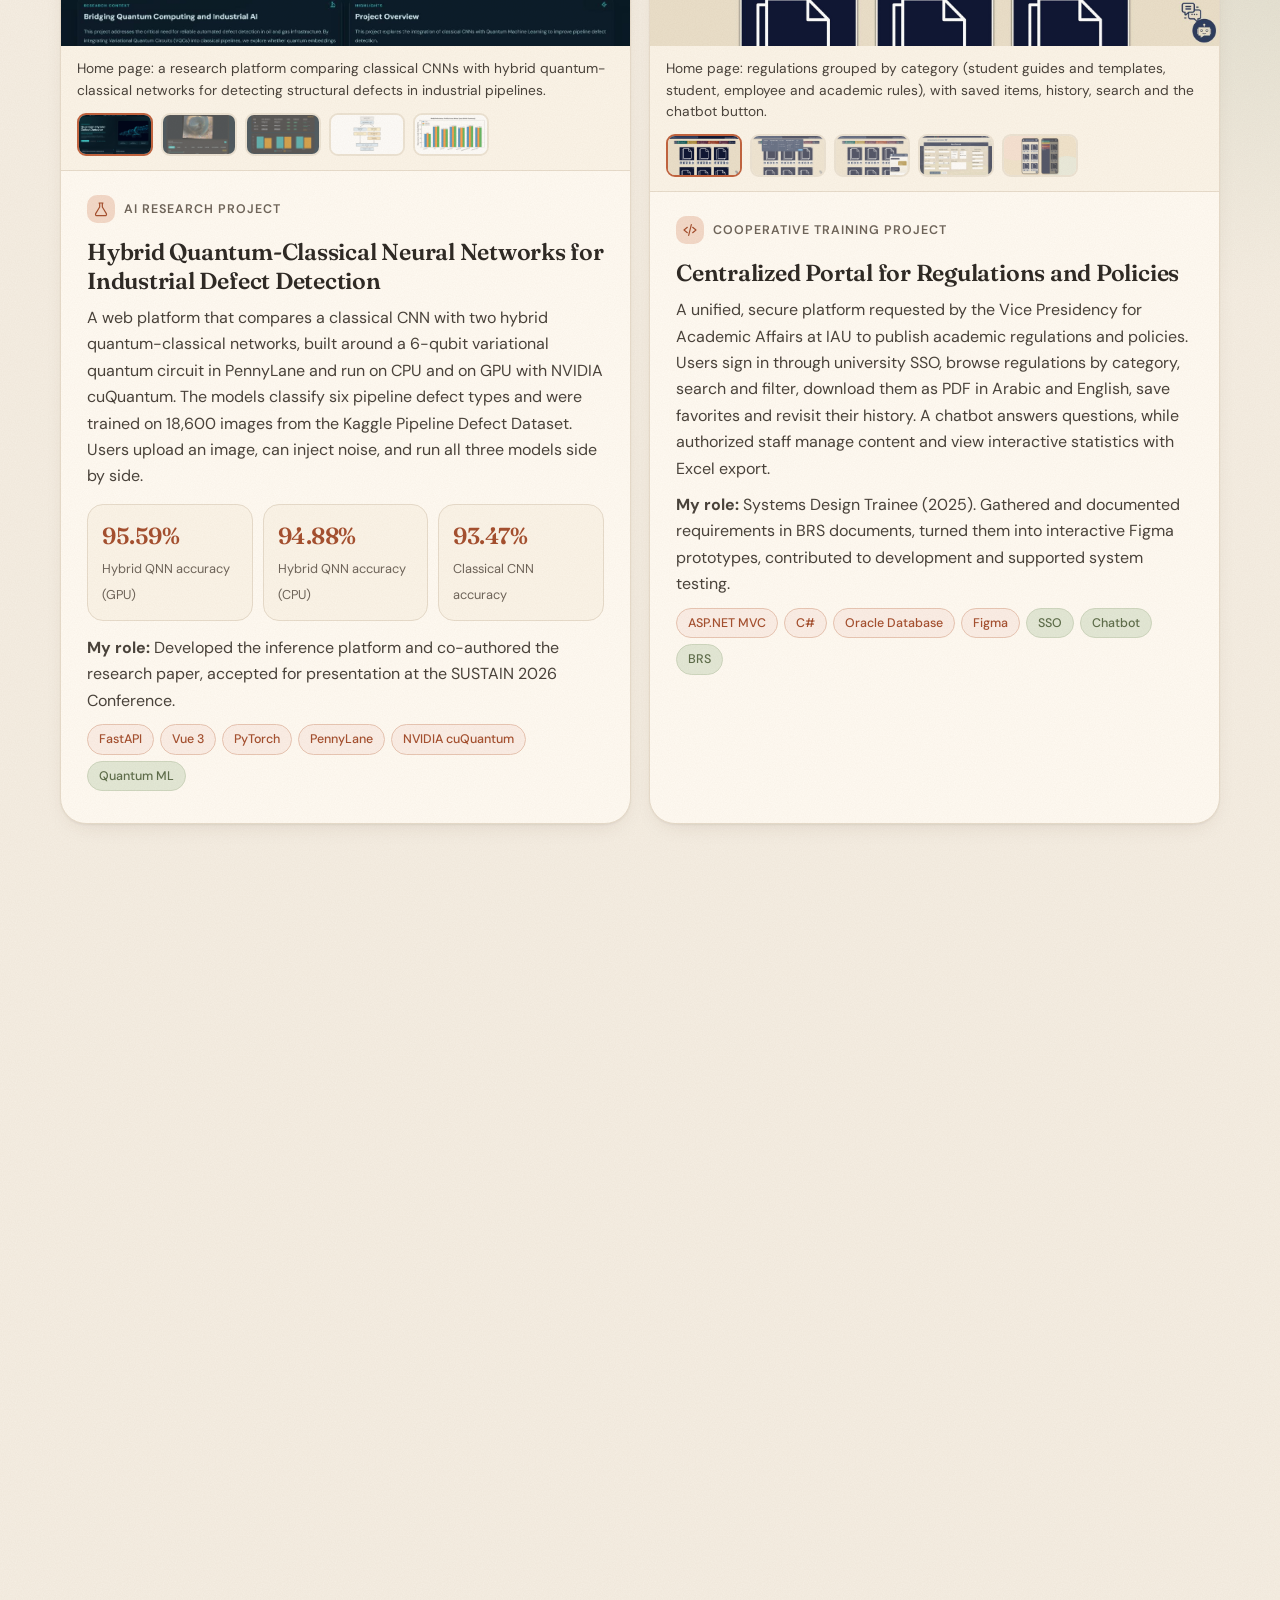
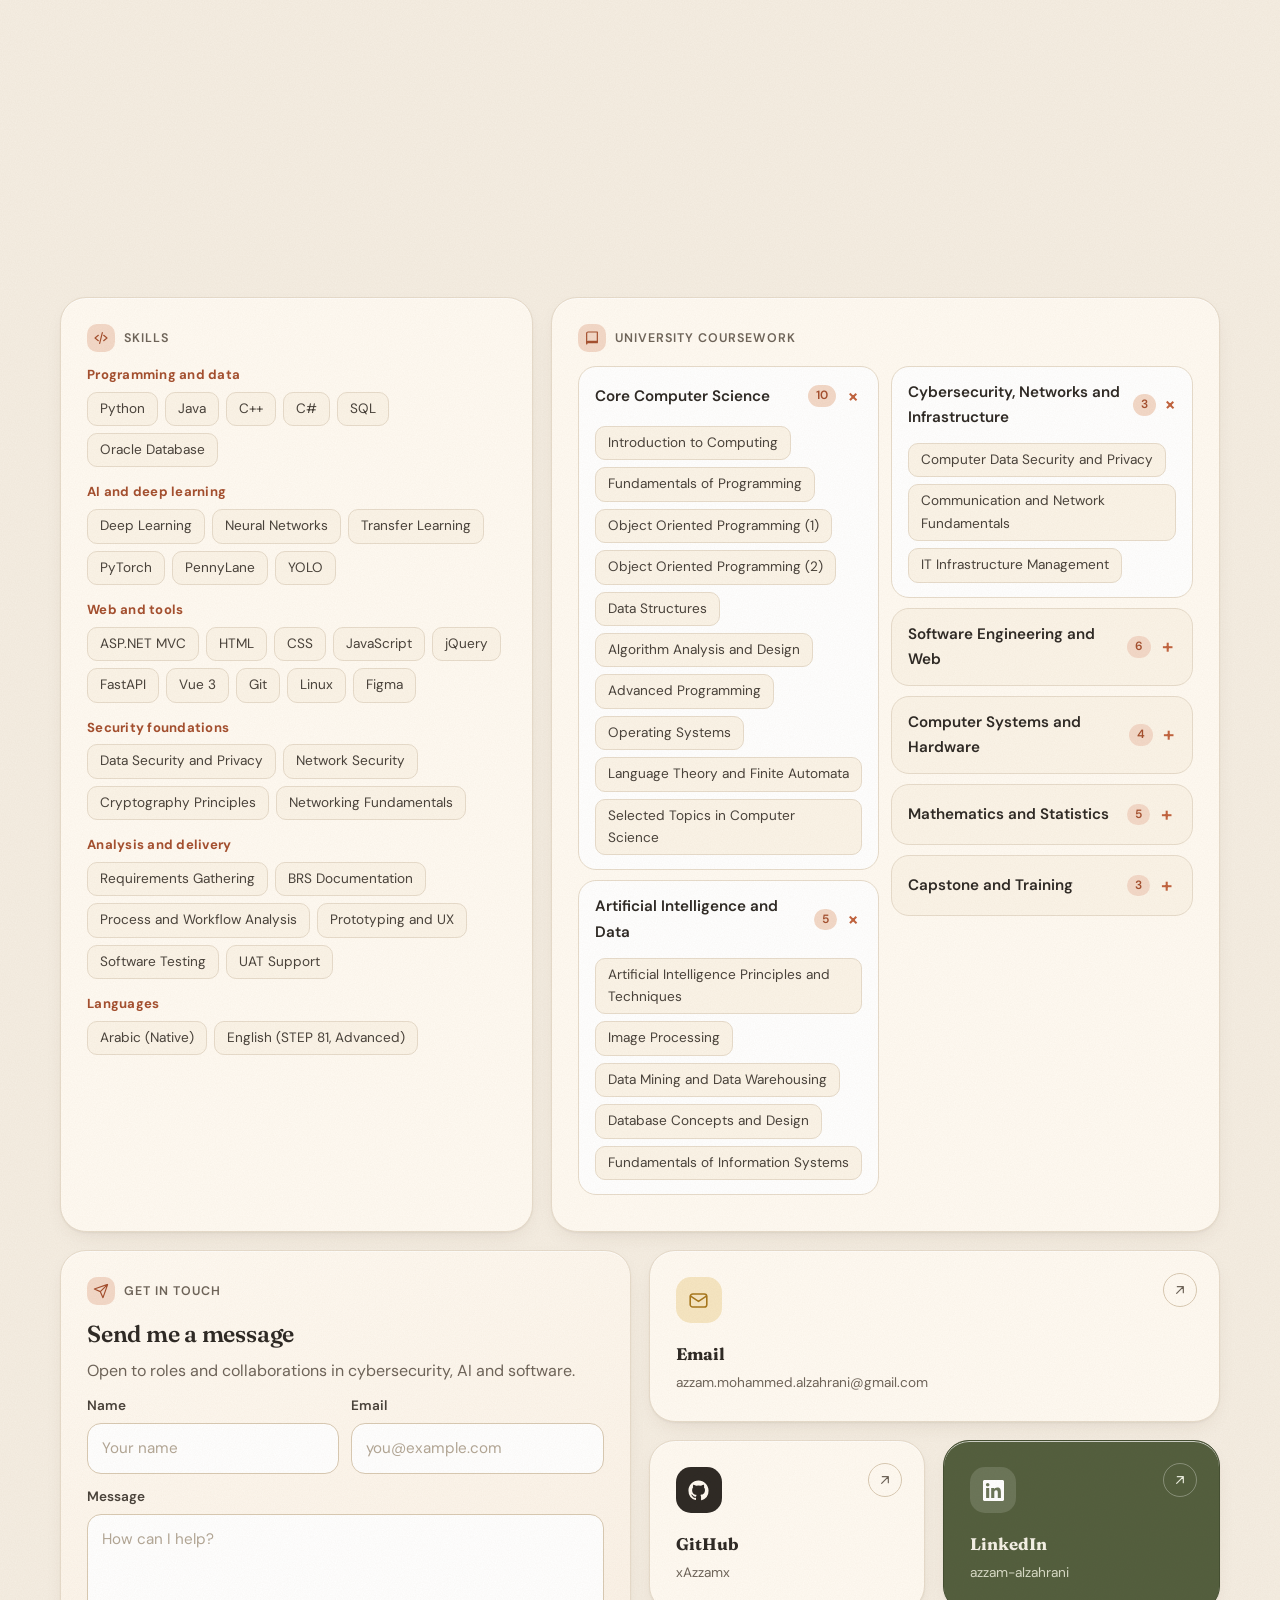
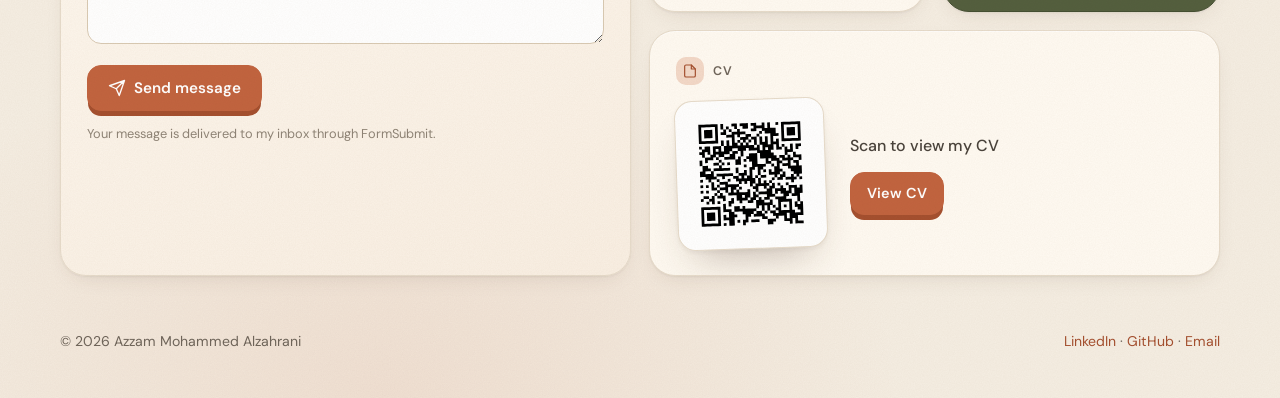
==== commit e8bcd12e: "Polish the six experimental styles so they feel designed. The room, clay shelf, film reel, Windows 9" ====
--- a/index.html
+++ b/index.html
@@ -14,8 +14,8 @@
 <link rel="preconnect" href="https://fonts.googleapis.com">
 <link rel="preconnect" href="https://fonts.gstatic.com" crossorigin>
 <link rel="stylesheet" href="https://fonts.googleapis.com/css2?family=Fraunces:opsz,wght@9..144,500;9..144,600;9..144,700&family=DM+Sans:opsz,wght@9..40,400;9..40,500;9..40,600;9..40,700&family=IBM+Plex+Sans+Arabic:wght@400;500;600;700&family=Readex+Pro:wght@500;600;700&display=swap">
-<link rel="stylesheet" href="style.css?v=20261130">
-<script>(function(){var s=document.documentElement.getAttribute("data-style");if(!s)return;var bg={terminal:{light:"#f0f8f1",dark:"#061308"},aurora:{light:"#e5eaff",dark:"#100e24"},brutal:{light:"#f9f5e6",dark:"#13120c"},synth:{light:"#fbf2fb",dark:"#17091a"},editorial:{light:"#f8f1e5",dark:"#18100a"},blueprint:{light:"#ebf3fc",dark:"#0e2440"},bento:{light:"#f1f6fa",dark:"#0d1218"},win95:{light:"#008080",dark:"#0d3333"},room:{light:"#f4efe6",dark:"#1a140f"},manga:{light:"#f7f4ea",dark:"#141414"},aero:{light:"#c5e8f8",dark:"#1a2744"},clay:{light:"#f6efe6",dark:"#2a1c18"},film:{light:"#efe8dc",dark:"#0e0e0e"}};var mode=document.documentElement.getAttribute("data-mode")==="dark"?"dark":"light";var c=(bg[s]&&bg[s][mode])||"#111";var st=document.createElement("style");st.id="theme-boot";st.textContent='html[data-style="'+s+'"] body{background:'+c+'}html[data-style] main,html[data-style] footer,html[data-style] #menu,html[data-style] .menu-btn{display:none!important}';document.head.appendChild(st);var l=document.createElement("link");l.rel="stylesheet";l.id="theme-css";l.href="themes/"+s+".css?v=20261130";document.head.appendChild(l);})();</script>
+<link rel="stylesheet" href="style.css?v=20261201">
+<script>(function(){var s=document.documentElement.getAttribute("data-style");if(!s)return;var bg={terminal:{light:"#f0f8f1",dark:"#061308"},aurora:{light:"#e5eaff",dark:"#100e24"},brutal:{light:"#f9f5e6",dark:"#13120c"},synth:{light:"#fbf2fb",dark:"#17091a"},editorial:{light:"#f8f1e5",dark:"#18100a"},blueprint:{light:"#ebf3fc",dark:"#0e2440"},bento:{light:"#f1f6fa",dark:"#0d1218"},win95:{light:"#008080",dark:"#0d3333"},room:{light:"#f4efe6",dark:"#1a140f"},manga:{light:"#f7f4ea",dark:"#141414"},aero:{light:"#c5e8f8",dark:"#1a2744"},clay:{light:"#f6efe6",dark:"#2a1c18"},film:{light:"#efe8dc",dark:"#0e0e0e"}};var mode=document.documentElement.getAttribute("data-mode")==="dark"?"dark":"light";var c=(bg[s]&&bg[s][mode])||"#111";var st=document.createElement("style");st.id="theme-boot";st.textContent='html[data-style="'+s+'"] body{background:'+c+'}html[data-style] main,html[data-style] footer,html[data-style] #menu,html[data-style] .menu-btn{display:none!important}';document.head.appendChild(st);var l=document.createElement("link");l.rel="stylesheet";l.id="theme-css";l.href="themes/"+s+".css?v=20261201";document.head.appendChild(l);})();</script>
 </head>
 <body>
 <a class="skip" href="#main"><span class="l-en" lang="en">Skip to content</span><span class="l-ar" lang="ar">انتقل إلى المحتوى</span></a>
@@ -41,7 +41,7 @@
 <p class="hello"><span class="wave" aria-hidden="true">&#128075;</span> <span class="l-en" lang="en">Hello, I'm</span><span class="l-ar" lang="ar">أهلًا، أنا</span></p>
 <h1><span class="name"><span class="l-en" lang="en">Azzam Alzahrani</span><span class="l-ar" lang="ar">عزام الزهراني</span><svg class="squiggle" viewBox="0 0 300 20" preserveAspectRatio="none" aria-hidden="true"><path d="M3 14 C 40 4, 70 18, 105 9 S 170 4, 205 12 S 265 16, 297 6" fill="none" stroke="currentColor" stroke-width="4" stroke-linecap="round"/></svg></span></h1>
 <p class="role"><span class="l-en" lang="en">Computer Science Graduate | Cybersecurity and AI</span><span class="l-ar" lang="ar">خريج علوم الحاسب | الأمن السيبراني والذكاء الاصطناعي</span></p>
-<p class="lead"><span class="l-en" lang="en">Computer Science graduate from Imam Abdulrahman Bin Faisal University, building practical skills in cybersecurity, deep learning and software systems. Planning a master's in cybersecurity or AI. Next step: an MSc in Cyber Security at Asia Pacific University, Malaysia. I have not started it.</span><span class="l-ar" lang="ar">خريج علوم الحاسب من جامعة الإمام عبدالرحمن بن فيصل، أطوّر مهاراتي العملية في الأمن السيبراني والتعلّم العميق والأنظمة البرمجية. أخطط لدراسة الماجستير في الأمن السيبراني أو الذكاء الاصطناعي. الخطوة القادمة: ماجستير الأمن السيبراني في جامعة آسيا والمحيط الهادئ بماليزيا، ولم أبدأ الدراسة بعد.</span></p>
+<p class="lead"><span class="l-en" lang="en">Computer Science graduate from Imam Abdulrahman Bin Faisal University, building practical skills in cybersecurity, deep learning and software systems. Next step: MSc in Cyber Security, Asia Pacific University (planned, March 2027).</span><span class="l-ar" lang="ar">خريج علوم الحاسب من جامعة الإمام عبدالرحمن بن فيصل، أطوّر مهاراتي العملية في الأمن السيبراني والتعلّم العميق والأنظمة البرمجية. الخطوة القادمة: ماجستير الأمن السيبراني في جامعة آسيا والمحيط الهادئ (مخطط، مارس 2027).</span></p>
 </div>
 <div class="btns">
 <a class="btn primary" href="#projects"><span class="l-en" lang="en">View projects</span><span class="l-ar" lang="ar">استعرض المشاريع</span></a>
@@ -52,9 +52,9 @@
 
 <article class="tile offer s4 reveal">
 <p class="label"><svg viewBox="0 0 24 24" fill="none" stroke="currentColor" stroke-width="1.8" stroke-linecap="round" stroke-linejoin="round" aria-hidden="true"><path d="M12 3 4 6v6c0 5 3.5 8 8 9 4.5-1 8-4 8-9V6l-8-3z"/><path d="m9 12 2 2 4-4"/></svg><span class="l-en" lang="en">Next step</span><span class="l-ar" lang="ar">الخطوة القادمة</span></p>
-<h2><span class="l-en" lang="en">Planned: MSc Cyber Security</span><span class="l-ar" lang="ar">مخطط له: ماجستير الأمن السيبراني</span></h2>
+<h2><span class="l-en" lang="en">Next step: MSc in Cyber Security</span><span class="l-ar" lang="ar">الخطوة القادمة: ماجستير الأمن السيبراني</span></h2>
 <p class="mut"><span class="l-en" lang="en">Asia Pacific University of Technology and Innovation (APU), Malaysia</span><span class="l-ar" lang="ar">جامعة آسيا والمحيط الهادئ للتكنولوجيا والابتكار (APU)، ماليزيا</span></p>
-<span class="pill t"><span class="l-en" lang="en">Not started</span><span class="l-ar" lang="ar">لم يبدأ</span></span><span class="pill t"><span class="l-en" lang="en">Unconditional offer</span><span class="l-ar" lang="ar">قبول غير مشروط</span></span><span class="pill a"><span class="l-en" lang="en">Planned for March 2027</span><span class="l-ar" lang="ar">مخطط لمارس 2027</span></span><span class="pill"><span class="l-en" lang="en">Dual award with De Montfort University (UK)</span><span class="l-ar" lang="ar">شهادة مزدوجة مع جامعة De Montfort (المملكة المتحدة)</span></span>
+<span class="pill a"><span class="l-en" lang="en">Asia Pacific University, planned March 2027</span><span class="l-ar" lang="ar">جامعة آسيا والمحيط الهادئ، مخطط مارس 2027</span></span><span class="pill t"><span class="l-en" lang="en">Unconditional offer</span><span class="l-ar" lang="ar">قبول غير مشروط</span></span><span class="pill"><span class="l-en" lang="en">Dual award with De Montfort University (UK)</span><span class="l-ar" lang="ar">شهادة مزدوجة مع جامعة De Montfort (المملكة المتحدة)</span></span>
 </article>
 
 <article class="tile step s2 reveal">
@@ -72,7 +72,7 @@
 <p class="label"><svg viewBox="0 0 24 24" fill="none" stroke="currentColor" stroke-width="1.8" stroke-linecap="round" stroke-linejoin="round" aria-hidden="true"><circle cx="12" cy="8" r="4"/><path d="M4 21c1.5-4 4.5-6 8-6s6.5 2 8 6"/></svg><span class="l-en" lang="en">About</span><span class="l-ar" lang="ar">نبذة عني</span></p>
 <h2><span class="l-en" lang="en">Cybersecurity and AI, grounded in solid CS fundamentals</span><span class="l-ar" lang="ar">الأمن السيبراني والذكاء الاصطناعي على أساس متين من علوم الحاسب</span></h2>
 <p><span class="l-en" lang="en">I am a recent Computer Science graduate from Imam Abdulrahman Bin Faisal University, where my degree was taught entirely in English. Through cooperative training I gained practical experience in systems analysis, requirements gathering, technical documentation, prototyping and software testing.</span><span class="l-ar" lang="ar">تخرجت حديثًا في علوم الحاسب من جامعة الإمام عبدالرحمن بن فيصل، وكانت دراستي باللغة الإنجليزية بالكامل. واكتسبت خلال التدريب التعاوني خبرة عملية في تحليل الأنظمة وجمع المتطلبات والتوثيق التقني وبناء النماذج الأولية واختبار البرمجيات.</span></p>
-<p style="margin:0"><span class="l-en" lang="en">My academic work covers programming, databases, web development, artificial intelligence and deep learning, and my main interests are cybersecurity and AI. I am planning a master's and have not started one. I hold an unconditional offer for a future MSc in Cyber Security at Asia Pacific University (APU), Malaysia.</span><span class="l-ar" lang="ar">تشمل دراستي البرمجة وقواعد البيانات وتطوير الويب والذكاء الاصطناعي والتعلّم العميق، واهتمامي الأساسي هو الأمن السيبراني والذكاء الاصطناعي. أخطط للماجستير ولم أبدأه بعد. وحصلت على قبول غير مشروط لماجستير مستقبلي في الأمن السيبراني في جامعة آسيا والمحيط الهادئ (APU) بماليزيا.</span></p>
+<p style="margin:0"><span class="l-en" lang="en">My academic work covers programming, databases, web development, artificial intelligence and deep learning, and my main interests are cybersecurity and AI.</span><span class="l-ar" lang="ar">تشمل دراستي البرمجة وقواعد البيانات وتطوير الويب والذكاء الاصطناعي والتعلّم العميق، واهتمامي الأساسي هو الأمن السيبراني والذكاء الاصطناعي.</span></p>
 </article>
 
 <article class="tile s5 r2 reveal" id="education">
@@ -224,7 +224,7 @@
 <button class="ln" type="button" aria-label="Next image">&#8250;</button>
 <p></p>
 </div>
-<script src="main.js?v=20261130"></script>
+<script src="main.js?v=20261201"></script>
 <script data-goatcounter="https://xazzamx.goatcounter.com/count" async src="//gc.zgo.at/count.js"></script>
 </body>
 </html>
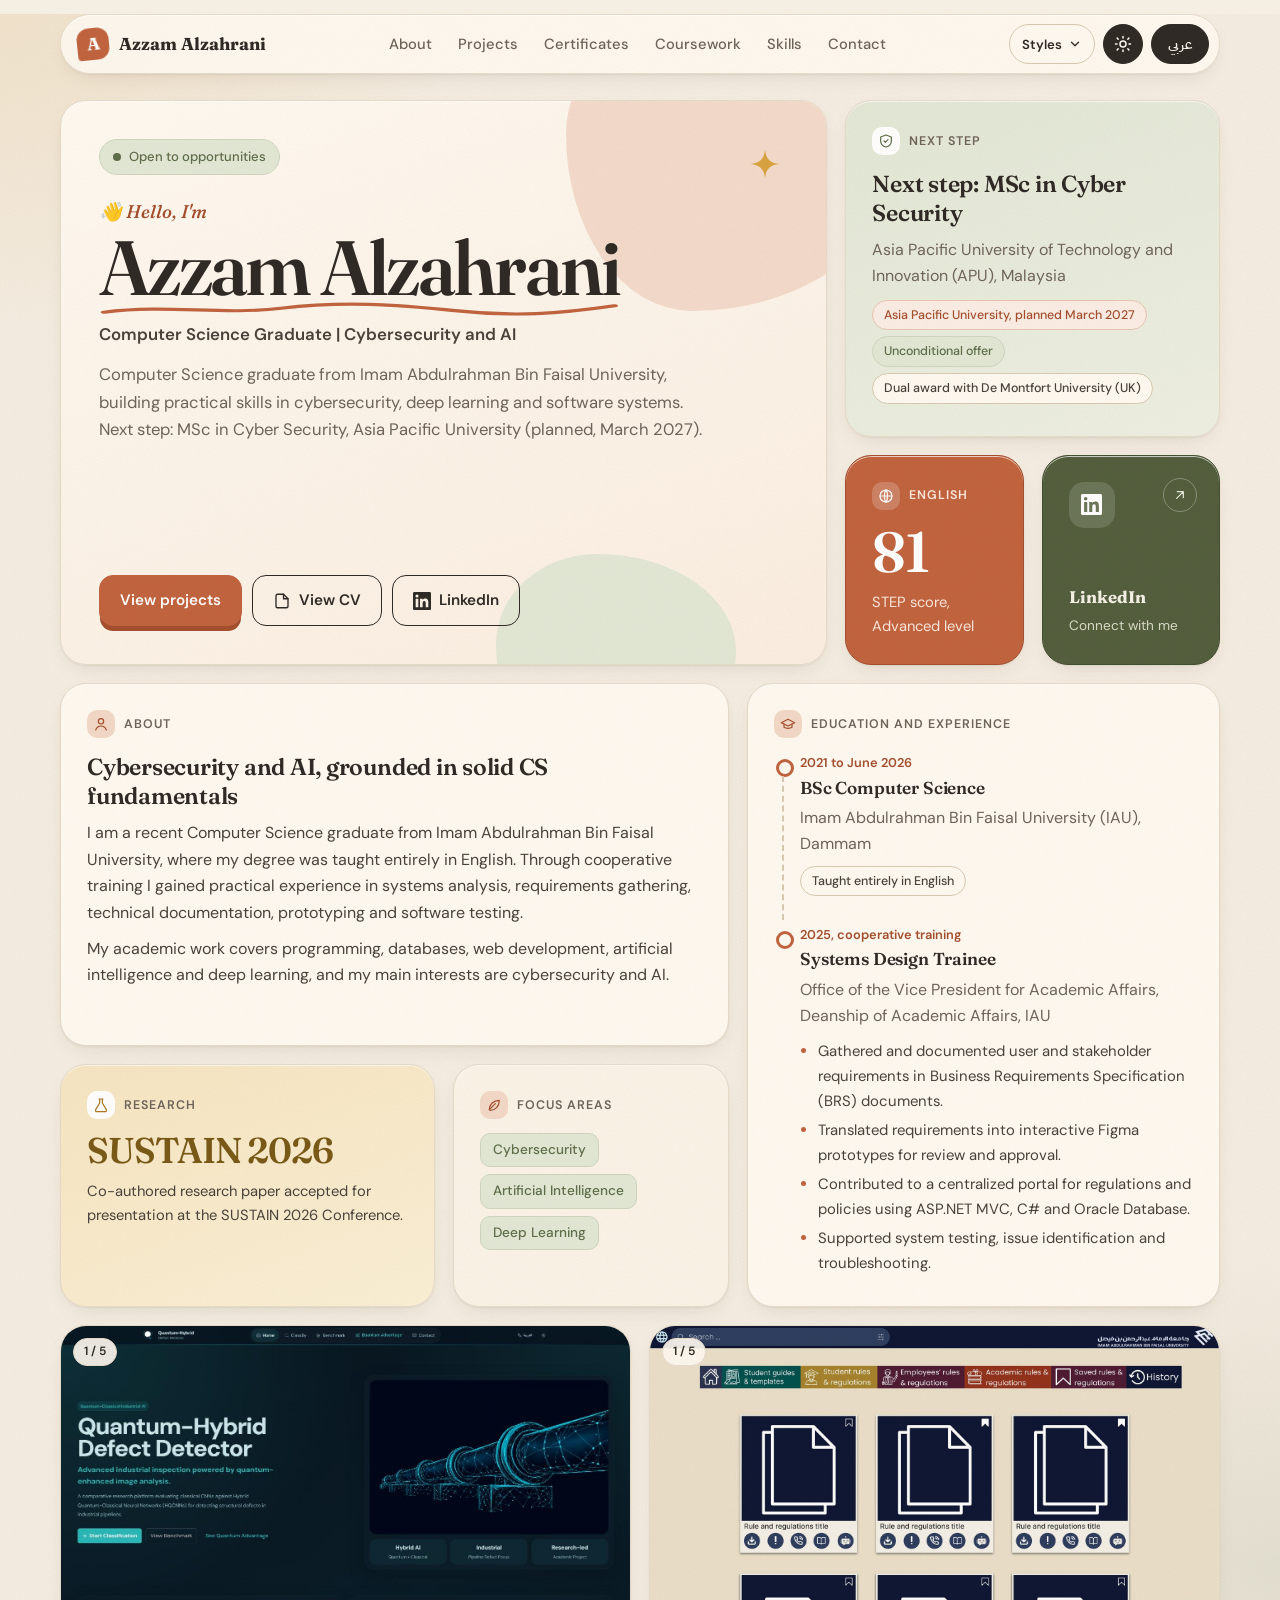
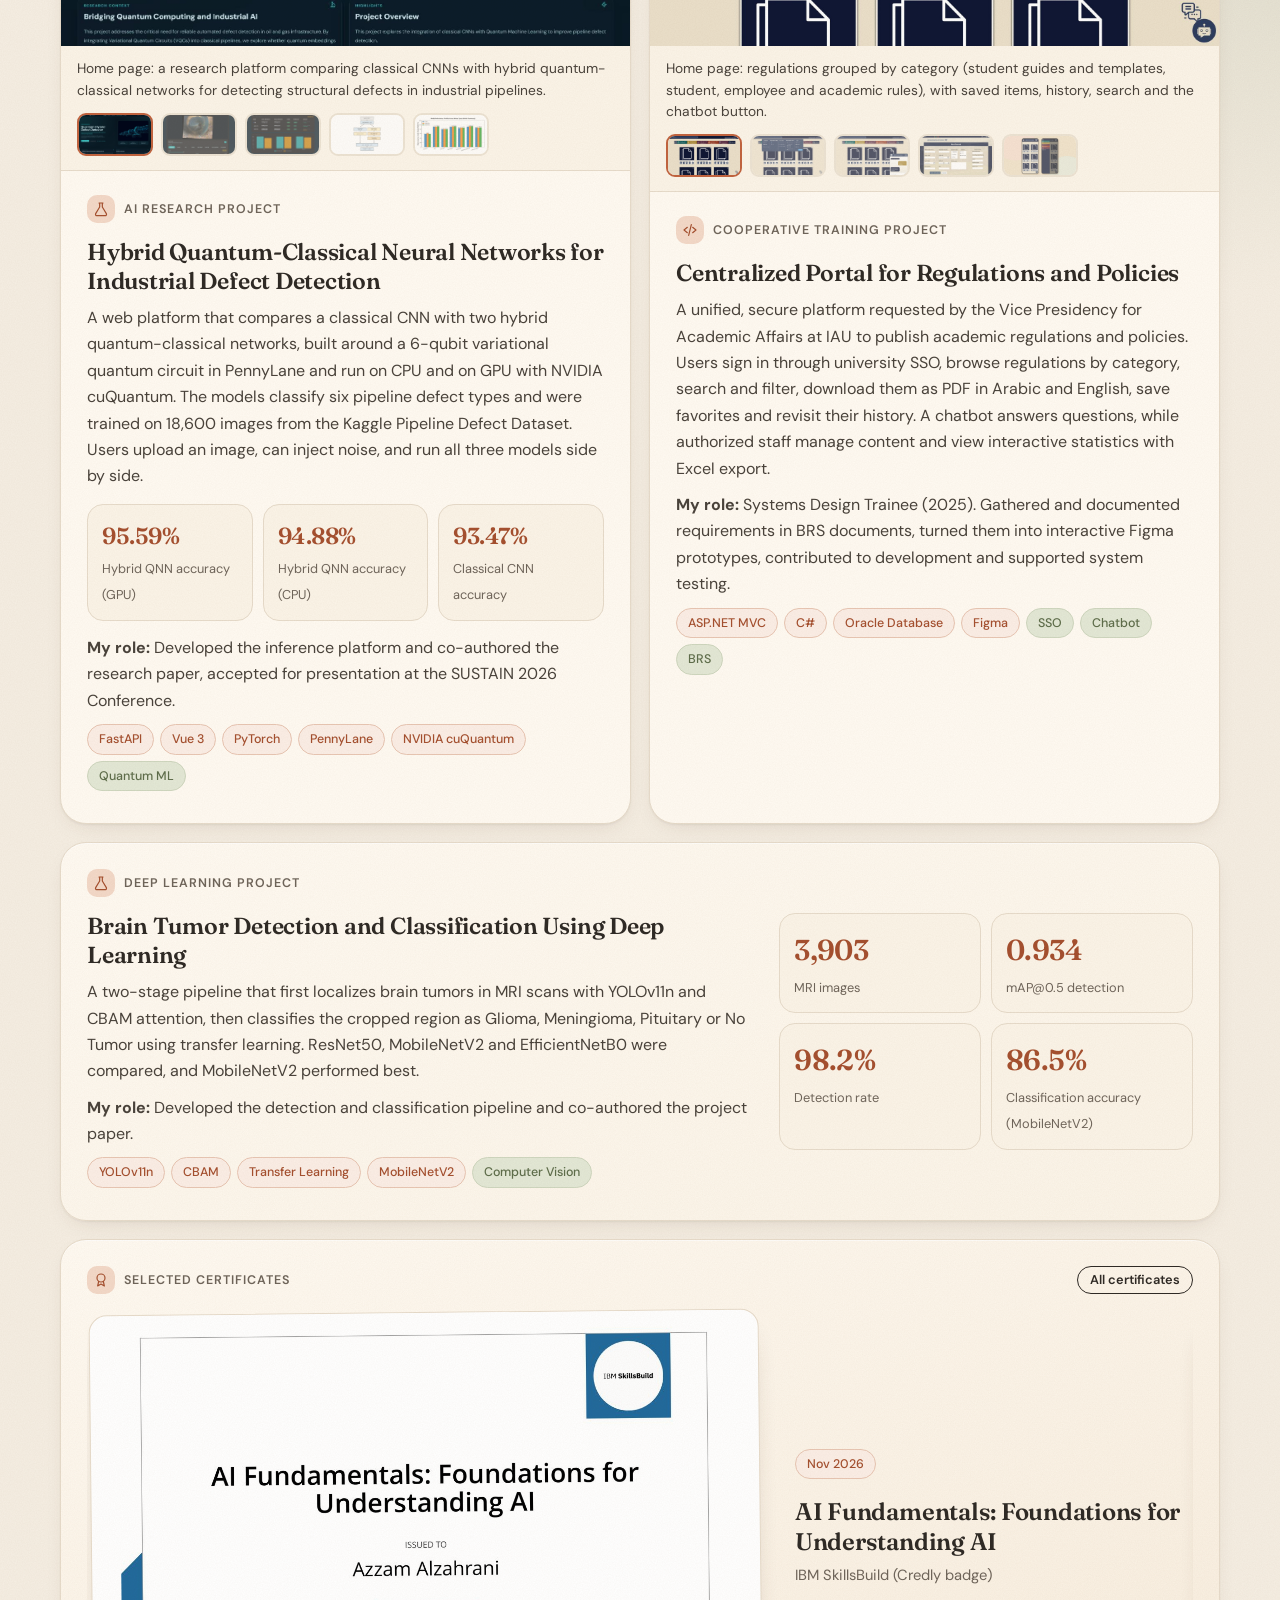
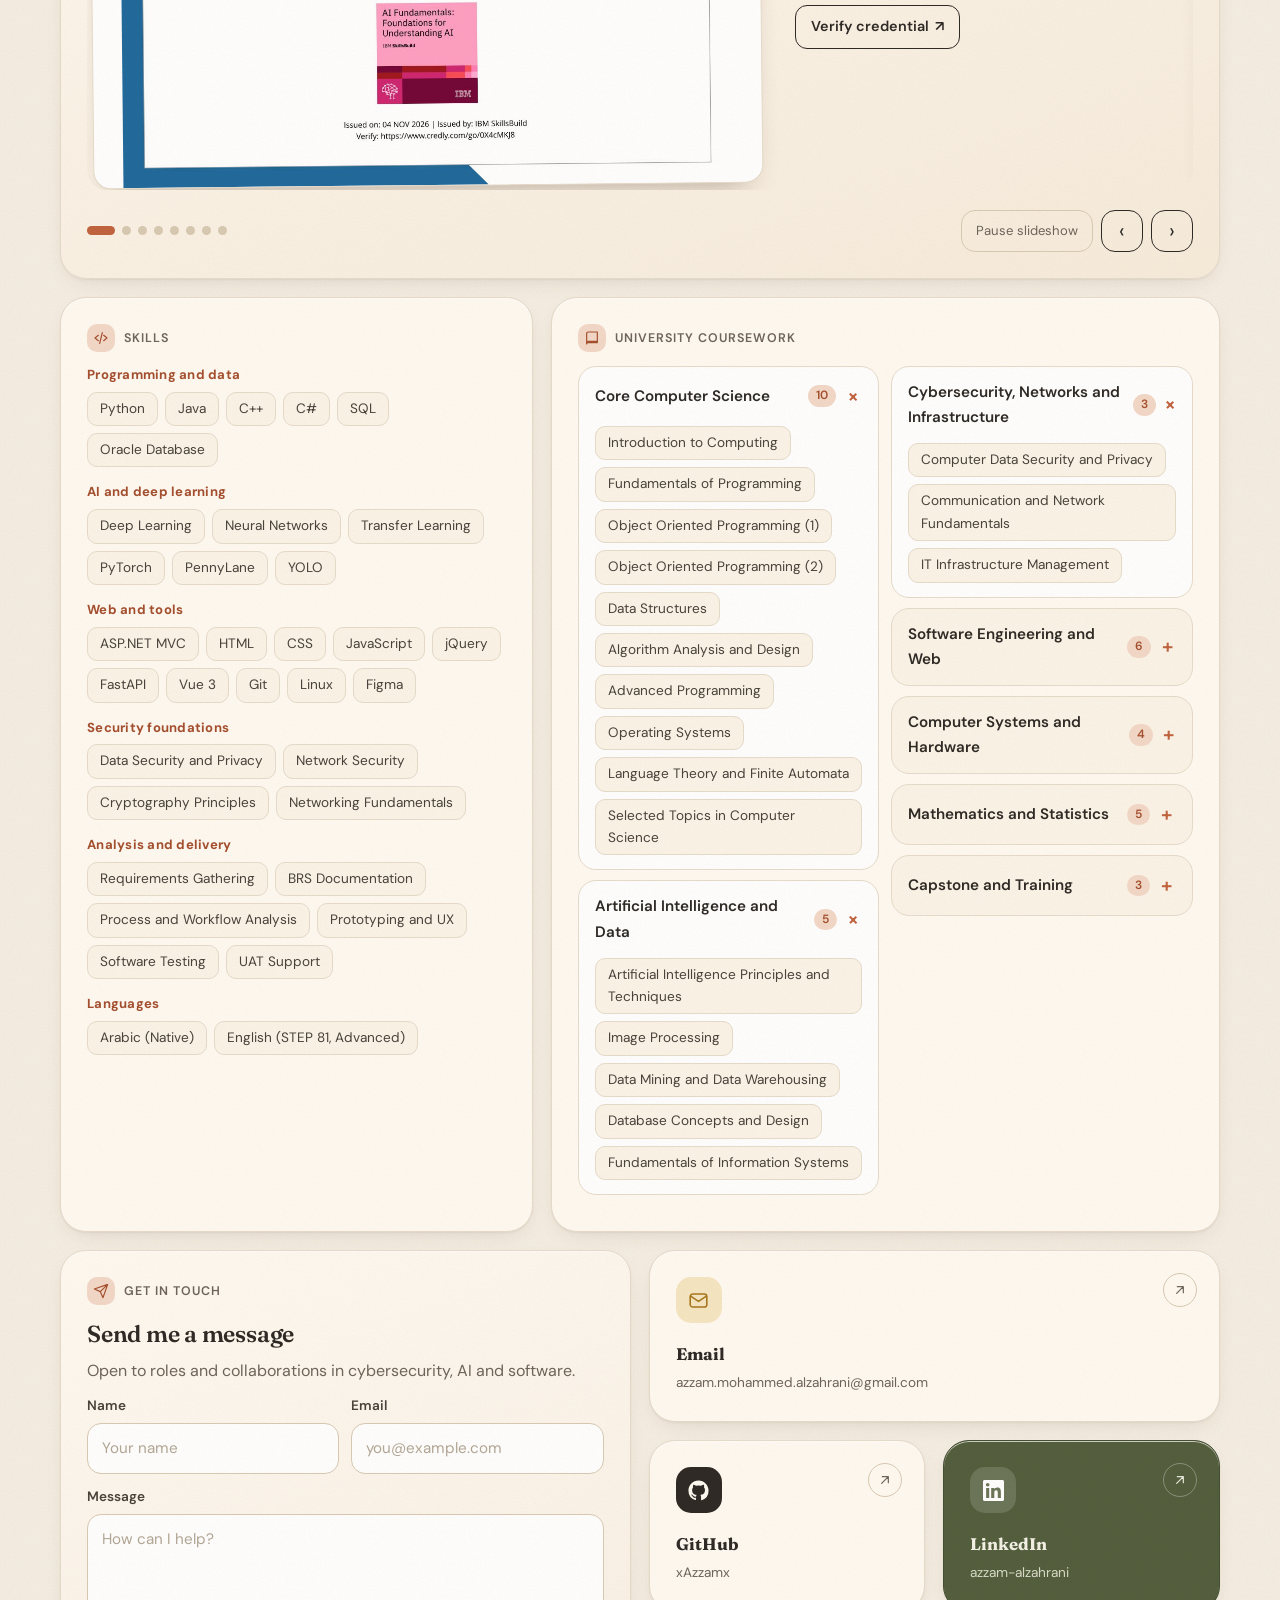
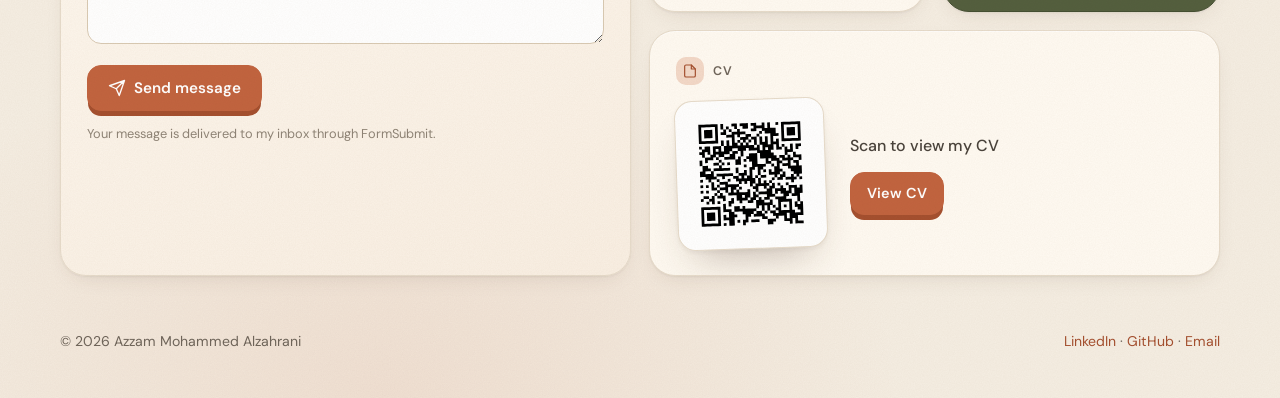
==== commit a391dc39: "Show Classic sections when a TV browser cannot reveal them Classic hid every section below the hero " ====
--- a/index.html
+++ b/index.html
@@ -5,6 +5,38 @@
 <meta name="viewport" content="width=device-width, initial-scale=1">
 <title>Azzam Alzahrani | Computer Science Graduate, Cybersecurity and AI</title>
 <script>(function(){try{var h=document.documentElement;var l=localStorage.getItem("lang");if(l==="ar"){h.lang="ar";h.dir="rtl";}var mode=localStorage.getItem("color");if(mode!=="light"&&mode!=="dark"){mode=(window.matchMedia&&matchMedia("(prefers-color-scheme: dark)").matches)?"dark":"light";}h.setAttribute("data-mode",mode);var ok={terminal:1,aurora:1,brutal:1,synth:1,editorial:1,blueprint:1,bento:1,win95:1,room:1,manga:1,aero:1,clay:1,film:1};var s=localStorage.getItem("style");var m=/[?&]style=(classic|terminal|aurora|brutal|synth|editorial|blueprint|bento|win95|room|manga|aero|clay|film)(?:&|$)/.exec(location.search);if(m){s=m[1];try{localStorage.setItem("style",s);}catch(e){}}if(s&&ok[s])h.setAttribute("data-style",s);}catch(e){}})();</script>
+<script>(function(){
+  var root = document.documentElement;
+  try {
+    var reduce = window.matchMedia && window.matchMedia("(prefers-reduced-motion: reduce)").matches;
+    if (!reduce && window.IntersectionObserver) root.classList.add("can-reveal");
+  } catch (e) {}
+  function seenEnough(el, h) {
+    var r = el.getBoundingClientRect();
+    if (r.width <= 0 || r.height <= 0) return false;
+    var vis = Math.min(r.bottom, h - 40) - Math.max(r.top, 0);
+    return vis > 0 && vis / r.height >= 0.08;
+  }
+  function rescue() {
+    if (!root.classList.contains("can-reveal")) return;
+    var nodes = document.querySelectorAll(".reveal");
+    var h = window.innerHeight || root.clientHeight || 0;
+    var i;
+    for (i = 0; i < nodes.length; i++) {
+      if (nodes[i].classList.contains("in")) continue;
+      if (seenEnough(nodes[i], h)) { root.classList.remove("can-reveal"); return; }
+    }
+  }
+  var scrollTimer;
+  window.addEventListener("scroll", function () {
+    if (!root.classList.contains("can-reveal")) return;
+    clearTimeout(scrollTimer);
+    scrollTimer = setTimeout(rescue, 400);
+  });
+  function arm() { setTimeout(rescue, 700); }
+  if (document.readyState === "complete") arm();
+  else window.addEventListener("load", arm);
+})();</script>
 <meta name="description" content="Portfolio of Azzam Mohammed Alzahrani, Computer Science graduate focused on cybersecurity and artificial intelligence.">
 <meta name="theme-color" content="#f5eee3">
 <meta property="og:title" content="Azzam Alzahrani | Cybersecurity and AI">
@@ -14,7 +46,7 @@
 <link rel="preconnect" href="https://fonts.googleapis.com">
 <link rel="preconnect" href="https://fonts.gstatic.com" crossorigin>
 <link rel="stylesheet" href="https://fonts.googleapis.com/css2?family=Fraunces:opsz,wght@9..144,500;9..144,600;9..144,700&family=DM+Sans:opsz,wght@9..40,400;9..40,500;9..40,600;9..40,700&family=IBM+Plex+Sans+Arabic:wght@400;500;600;700&family=Readex+Pro:wght@500;600;700&display=swap">
-<link rel="stylesheet" href="style.css?v=20261201">
+<link rel="stylesheet" href="style.css?v=20261202">
 <script>(function(){var s=document.documentElement.getAttribute("data-style");if(!s)return;var bg={terminal:{light:"#f0f8f1",dark:"#061308"},aurora:{light:"#e5eaff",dark:"#100e24"},brutal:{light:"#f9f5e6",dark:"#13120c"},synth:{light:"#fbf2fb",dark:"#17091a"},editorial:{light:"#f8f1e5",dark:"#18100a"},blueprint:{light:"#ebf3fc",dark:"#0e2440"},bento:{light:"#f1f6fa",dark:"#0d1218"},win95:{light:"#008080",dark:"#0d3333"},room:{light:"#f4efe6",dark:"#1a140f"},manga:{light:"#f7f4ea",dark:"#141414"},aero:{light:"#c5e8f8",dark:"#1a2744"},clay:{light:"#f6efe6",dark:"#2a1c18"},film:{light:"#efe8dc",dark:"#0e0e0e"}};var mode=document.documentElement.getAttribute("data-mode")==="dark"?"dark":"light";var c=(bg[s]&&bg[s][mode])||"#111";var st=document.createElement("style");st.id="theme-boot";st.textContent='html[data-style="'+s+'"] body{background:'+c+'}html[data-style] main,html[data-style] footer,html[data-style] #menu,html[data-style] .menu-btn{display:none!important}';document.head.appendChild(st);var l=document.createElement("link");l.rel="stylesheet";l.id="theme-css";l.href="themes/"+s+".css?v=20261201";document.head.appendChild(l);})();</script>
 </head>
 <body>
@@ -224,7 +256,7 @@
 <button class="ln" type="button" aria-label="Next image">&#8250;</button>
 <p></p>
 </div>
-<script src="main.js?v=20261201"></script>
+<script src="main.js?v=20261202"></script>
 <script data-goatcounter="https://xazzamx.goatcounter.com/count" async src="//gc.zgo.at/count.js"></script>
 </body>
 </html>
--- a/style.css
+++ b/style.css
@@ -11,7 +11,7 @@
 --ar-head:"Readex Pro","IBM Plex Sans Arabic",Tahoma,sans-serif}
 *{box-sizing:border-box}html{scroll-behavior:smooth}
 @media (prefers-reduced-motion:reduce){html{scroll-behavior:auto}*,*::before,*::after{animation:none!important;transition:none!important}}
-body{margin:0;font:16px/1.65 var(--sans);background:var(--bg);color:var(--ink);-webkit-font-smoothing:antialiased;position:relative;overflow-x:hidden}
+body{margin:0;font:16px/1.65 var(--sans);background:var(--bg);color:var(--ink);-webkit-font-smoothing:antialiased;position:relative;overflow-x:clip}
 html[lang=ar] body{font-family:var(--ar),var(--sans);line-height:1.85}
 /* paper grain */
 body::after{content:"";position:absolute;inset:0;pointer-events:none;z-index:300;opacity:.07;mix-blend-mode:multiply;background-image:url("data:image/svg+xml,%3Csvg xmlns='http://www.w3.org/2000/svg' width='160' height='160'%3E%3Cfilter id='n'%3E%3CfeTurbulence type='fractalNoise' baseFrequency='.85' numOctaves='3' stitchTiles='stitch'/%3E%3CfeColorMatrix values='0 0 0 0 .35 0 0 0 0 .25 0 0 0 0 .15 0 0 0 1 0'/%3E%3C/filter%3E%3Crect width='100%25' height='100%25' filter='url(%23n)'/%3E%3C/svg%3E")}
@@ -20,7 +20,7 @@
 html[lang=ar] .l-en,html:not([lang=ar]) .l-ar{display:none!important}
 a{color:var(--clay-d);text-decoration:none}a:hover{color:var(--clay)}
 img{max-width:100%;display:block}
-.skip{position:absolute;inset-inline-start:-999px;top:8px;background:var(--clay);color:#fff;padding:8px 14px;border-radius:10px;z-index:400}.skip:focus{inset-inline-start:8px}
+.skip{position:absolute;left:-999px;inset-inline-start:-999px;top:8px;background:var(--clay);color:#fff;padding:8px 14px;border-radius:10px;z-index:400}.skip:focus{left:8px;inset-inline-start:8px}
 :focus-visible{outline:2.5px solid var(--clay);outline-offset:3px;border-radius:10px}
 .wrap{max-width:1200px;margin:0 auto;padding:0 20px}
 h1,h2,h3{margin:0;color:var(--ink);font-family:var(--serif);font-weight:600;letter-spacing:-.01em}
@@ -31,7 +31,7 @@
 p{margin:0 0 10px;color:var(--ink2)}
 .mut{color:var(--mut)}
 /* nav */
-header.nav{position:sticky;top:12px;z-index:60;margin:14px auto 0;max-width:1200px;padding:0 20px}
+header.nav{position:-webkit-sticky;position:sticky;top:12px;z-index:60;margin:14px auto 0;max-width:1200px;padding:0 20px}
 .nav .bar{display:flex;align-items:center;justify-content:space-between;gap:12px;height:60px;padding-inline:16px 10px;border:1px solid var(--line);border-radius:999px;background:rgba(255,250,242,.92);box-shadow:var(--shadow)}
 .brand{font-weight:700;color:var(--ink);display:flex;align-items:center;gap:10px;font-family:var(--serif);font-size:1.08rem;white-space:nowrap}
 html[lang=ar] .brand{font-family:var(--ar-head)}
@@ -55,7 +55,7 @@
 @media (max-width:960px){.menu-btn{display:flex}.nav ul{display:none;position:absolute;top:70px;inset-inline:20px;flex-direction:column;background:var(--paper);border:1px solid var(--line);border-radius:22px;padding:10px;box-shadow:var(--shadow-h)}.nav ul.open{display:flex}.nav ul a{padding:12px 14px;font-size:1rem}}
 /* bento */
 main{padding:26px 0 40px}
-.bento{display:grid;grid-template-columns:repeat(12,minmax(0,1fr));gap:var(--gap);grid-auto-flow:row dense}
+.bento{display:grid;grid-template-columns:repeat(12,minmax(0,1fr));grid-gap:var(--gap);gap:var(--gap);grid-auto-flow:row dense}
 .tile{position:relative;grid-column:span 4;background:var(--paper);border:1px solid var(--line);border-radius:var(--r);padding:26px;overflow:hidden;box-shadow:var(--shadow);transition:transform .35s cubic-bezier(.2,.8,.2,1),box-shadow .35s,border-color .35s;scroll-margin-top:96px;min-width:0}
 .tile:hover{transform:translateY(-4px) rotate(-.25deg);box-shadow:var(--shadow-h);border-color:var(--line2)}
 html[dir=rtl] .tile:hover{transform:translateY(-4px) rotate(.25deg)}
@@ -82,7 +82,7 @@
 html[lang=ar] .hello{font-family:var(--ar-head);font-style:normal}
 .wave{display:inline-block;transform-origin:70% 70%;animation:wave 2.6s ease-in-out infinite}
 @keyframes wave{0%,60%,100%{transform:rotate(0)}10%,30%{transform:rotate(14deg)}20%{transform:rotate(-8deg)}40%{transform:rotate(-4deg)}50%{transform:rotate(10deg)}}
-.hero h1{font-size:clamp(2.6rem,6vw,4.8rem);line-height:1.02;letter-spacing:-.035em;font-weight:600;margin:0 0 14px}
+.hero h1{font-size:3.4rem;font-size:clamp(2.6rem,6vw,4.8rem);line-height:1.02;letter-spacing:-.035em;font-weight:600;margin:0 0 14px}
 html[lang=ar] .hero h1{letter-spacing:0;line-height:1.25;font-weight:700}
 .name{position:relative;display:inline-block}
 .squiggle{position:absolute;inset-inline-start:0;bottom:-10px;width:100%;height:16px;color:var(--clay);stroke-dasharray:420;stroke-dashoffset:420;animation:draw 1.6s .4s cubic-bezier(.6,.1,.2,1) forwards}
@@ -100,7 +100,7 @@
 .btn svg{width:18px;height:18px}
 .btn.sm{padding:9px 16px;font-size:.9rem}
 /* small tiles */
-.big{font-family:var(--serif);font-size:clamp(2.6rem,4.4vw,3.6rem);font-weight:600;letter-spacing:-.03em;line-height:1;margin:4px 0 10px}
+.big{font-family:var(--serif);font-size:3rem;font-size:clamp(2.6rem,4.4vw,3.6rem);font-weight:600;letter-spacing:-.03em;line-height:1;margin:4px 0 10px}
 .sub{margin:0;font-size:.92rem}
 .offer{background:linear-gradient(160deg,var(--sage-l),#eef0e3)}
 .offer .label svg{background:#fff;color:var(--sage-d)}
@@ -108,7 +108,7 @@
 .step .label,.step .sub{color:#fde9de}.step .label svg{background:rgba(255,255,255,.2);color:#fff}
 .step .big{color:#fff}
 .research{background:linear-gradient(160deg,var(--mustard-l),#fbf0d6)}
-.research .big{font-size:clamp(1.8rem,2.8vw,2.3rem);color:#7a5a17}
+.research .big{font-size:2rem;font-size:clamp(1.8rem,2.8vw,2.3rem);color:#7a5a17}
 .research .label svg{background:#fff;color:#a8781e}
 .focus{background:var(--paper2)}
 .pill{display:inline-block;font-size:.78rem;font-weight:500;padding:4px 11px;border-radius:999px;border:1px solid var(--line2);color:var(--ink2);background:var(--paper);margin-block:0 6px;margin-inline:0 6px}
@@ -221,7 +221,7 @@
 input:focus,textarea:focus{outline:none;border-color:var(--clay);box-shadow:0 0 0 4px rgba(194,100,63,.15)}
 html[dir=rtl] #cf-email{text-align:right}
 textarea{min-height:130px;resize:vertical}
-.hp{position:absolute;inset-inline-start:-5000px}
+.hp{position:absolute;left:-5000px;inset-inline-start:-5000px}
 .note{font-size:.8rem;color:var(--dim);margin-top:12px}
 .thanks{display:none;border:1px solid #cfd7bf;background:var(--sage-l);color:var(--sage-d);padding:12px 14px;border-radius:14px;margin-bottom:14px;font-weight:500}.thanks.show{display:block}
 .cv-tile{display:flex;flex-direction:column;align-items:flex-start}
@@ -234,16 +234,18 @@
 footer .wrap{display:flex;justify-content:space-between;gap:12px;flex-wrap:wrap}
 /* lightbox */
 .lb{position:fixed;inset:0;background:rgba(47,42,37,.88);display:none;align-items:center;justify-content:center;z-index:500;padding:24px}
-.lb.open{display:flex}.lb img{max-width:min(1400px,96vw);max-height:86vh;border-radius:16px;background:#fff}
+.lb.open{display:flex}.lb img{max-width:96vw;max-width:min(1400px,96vw);max-height:86vh;border-radius:16px;background:#fff}
 .lb button{position:absolute;background:var(--paper);border:0;color:var(--ink);border-radius:14px;width:46px;height:46px;font-size:1.25rem;cursor:pointer}
 .lb .x{top:18px;right:18px}.lb .lp{left:18px;top:50%}.lb .ln{right:18px;top:50%}
 .lb p{position:absolute;bottom:14px;left:0;right:0;text-align:center;color:#f5eee3;font-size:.9rem;margin:0;padding:0 20px}
-/* reveal */
-.reveal{opacity:0;transform:translateY(22px) scale(.985);transition:opacity .7s ease,transform .7s cubic-bezier(.2,.8,.2,1),box-shadow .35s,border-color .35s}
-.reveal.in{opacity:1;transform:none}
-.reveal.in:hover{transform:translateY(-4px) rotate(-.25deg)}
-html[dir=rtl] .reveal.in:hover{transform:translateY(-4px) rotate(.25deg)}
-.reveal.static.in:hover{transform:none}
+/* Reveal only when this browser can actually run it.
+   Content stays visible with no JS, with prefers-reduced-motion,
+   and on TV browsers whose IntersectionObserver never fires. */
+html.can-reveal .reveal{opacity:0;transform:translateY(22px) scale(.985);transition:opacity .7s ease,transform .7s cubic-bezier(.2,.8,.2,1),box-shadow .35s,border-color .35s}
+html.can-reveal .reveal.in{opacity:1;transform:none}
+html.can-reveal .reveal.in:hover{transform:translateY(-4px) rotate(-.25deg)}
+html.can-reveal[dir=rtl] .reveal.in:hover{transform:translateY(-4px) rotate(.25deg)}
+html.can-reveal .reveal.static.in:hover{transform:none}
 /* responsive */
 @media (max-width:1024px){
  .bento{grid-template-columns:repeat(6,minmax(0,1fr))}
@@ -302,7 +304,7 @@
 .style-btn[aria-expanded="true"]{border-color:var(--ink);background:var(--sand)}
 .style-btn[aria-expanded="true"] svg{transform:rotate(180deg)}
 .style-btn.on::before{content:"";width:8px;height:8px;border-radius:50%;background:var(--clay);flex:none}
-.style-menu{position:fixed;z-index:450;top:0;left:0;width:min(280px,calc(100vw - 16px));margin:0;padding:8px;list-style:none;background:var(--paper);border:1px solid var(--line);border-radius:18px;box-shadow:var(--shadow-h);display:flex;flex-direction:column;gap:2px;max-height:min(70vh,440px);overflow:auto;-webkit-overflow-scrolling:touch}
+.style-menu{position:fixed;z-index:450;top:0;left:0;width:280px;width:min(280px,calc(100vw - 16px));margin:0;padding:8px;list-style:none;background:var(--paper);border:1px solid var(--line);border-radius:18px;box-shadow:var(--shadow-h);display:flex;flex-direction:column;gap:2px;max-height:440px;max-height:min(70vh,440px);overflow:auto;-webkit-overflow-scrolling:touch}
 .style-menu[hidden]{display:none!important}
 .style-menu li{display:flex;align-items:center;justify-content:space-between;gap:10px;padding:10px 12px;border-radius:12px;cursor:pointer;font-weight:600;font-size:.92rem;color:var(--ink);touch-action:manipulation}
 .style-menu li[aria-selected="true"]{background:var(--sand)}
@@ -377,3 +379,17 @@
  .certs .label{flex-wrap:wrap;row-gap:8px}
  .all-certs{margin-inline-start:0}
 }
+/* Engines without CSS grid (Chrome 56 and older TV WebKit) would otherwise
+   ignore the bento and clip tiles. Stack every section in normal flow. */
+@supports not (display: grid) {
+  .bento { display: block; }
+  .tile { display: block; width: auto; max-width: 100%; overflow: visible; }
+  .r2, .r3 { grid-row: auto; }
+}
+/* aspect-ratio arrived in Chrome 88. Keep image frames stable on older TVs. */
+@supports not (aspect-ratio: 1 / 1) {
+  .slide .img { position: relative; height: 0; padding-bottom: 70.72%; }
+  .slide .img img { position: absolute; top: 0; right: 0; bottom: 0; left: 0; width: 100%; height: 100%; }
+  .media.has-images .main { height: 0; padding-bottom: 56.25%; }
+  .media.has-images .main img { position: absolute; top: 0; right: 0; bottom: 0; left: 0; width: 100%; height: 100%; }
+}
